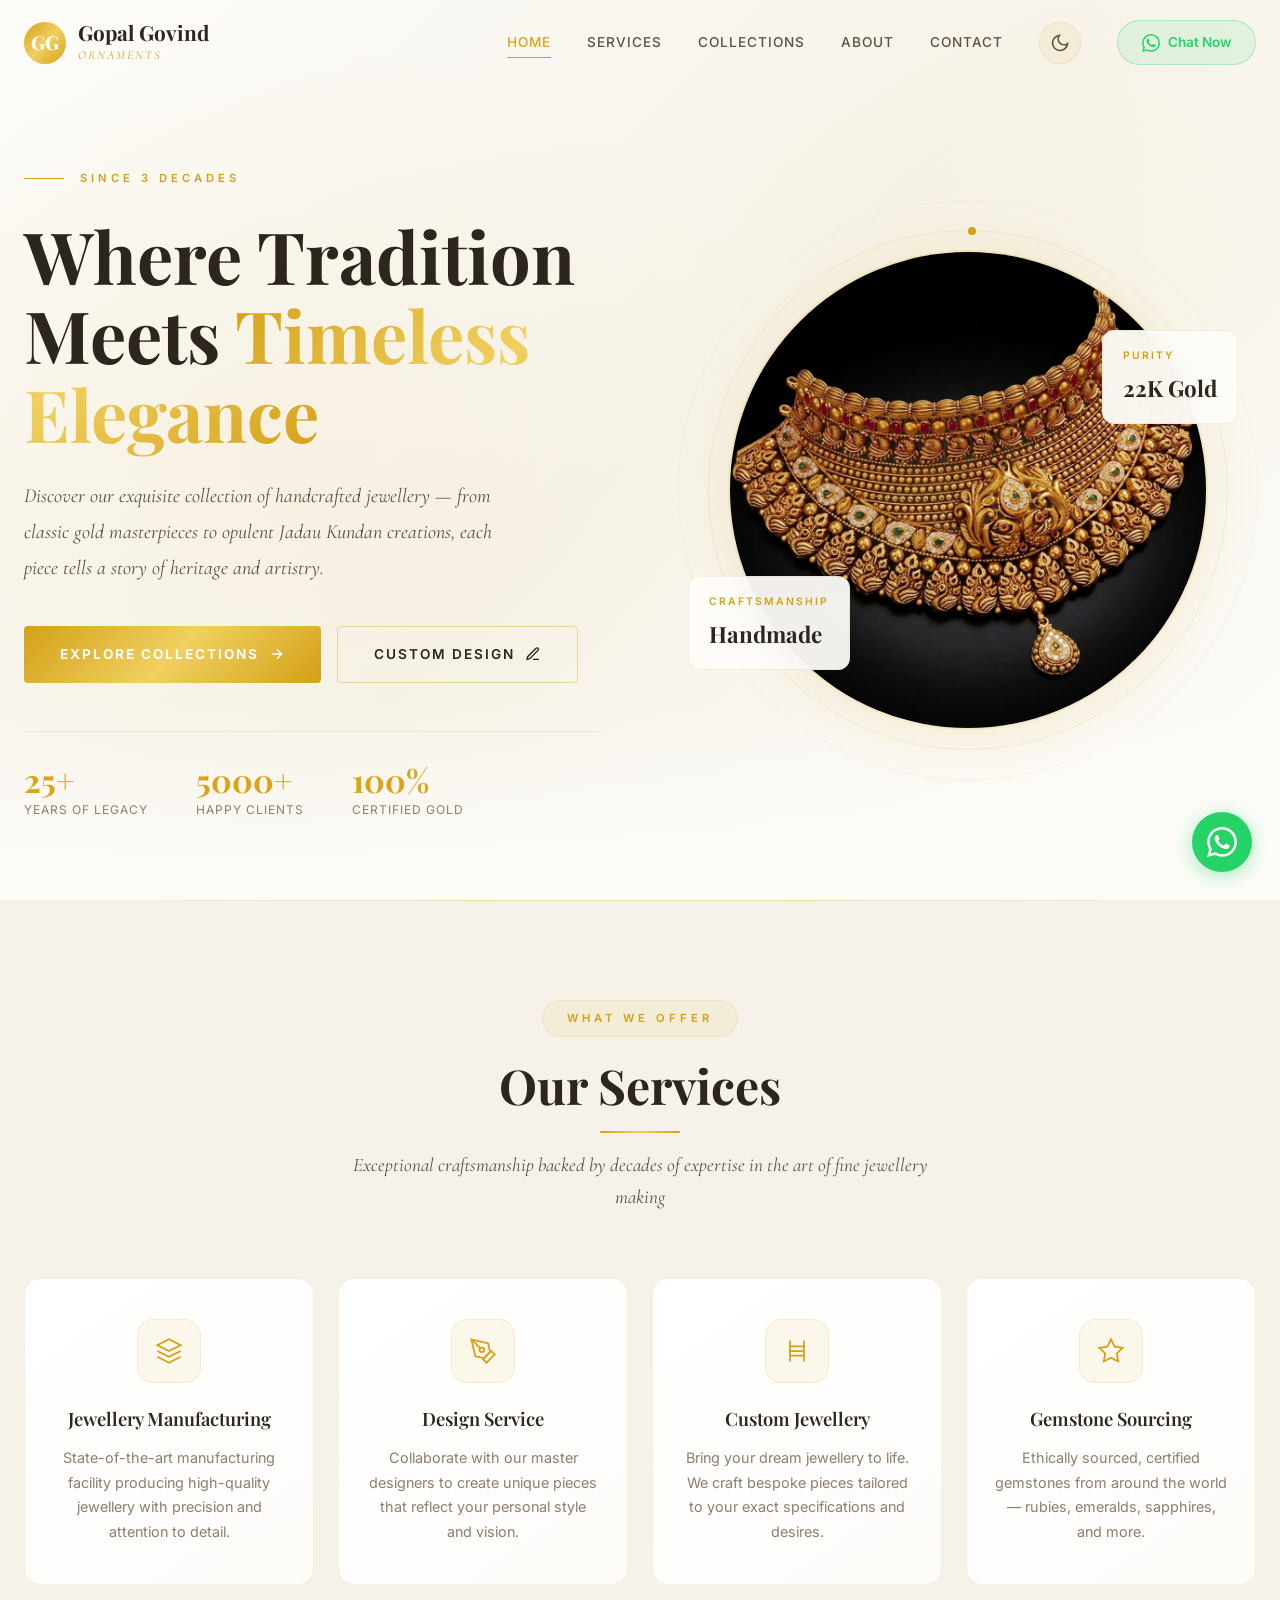
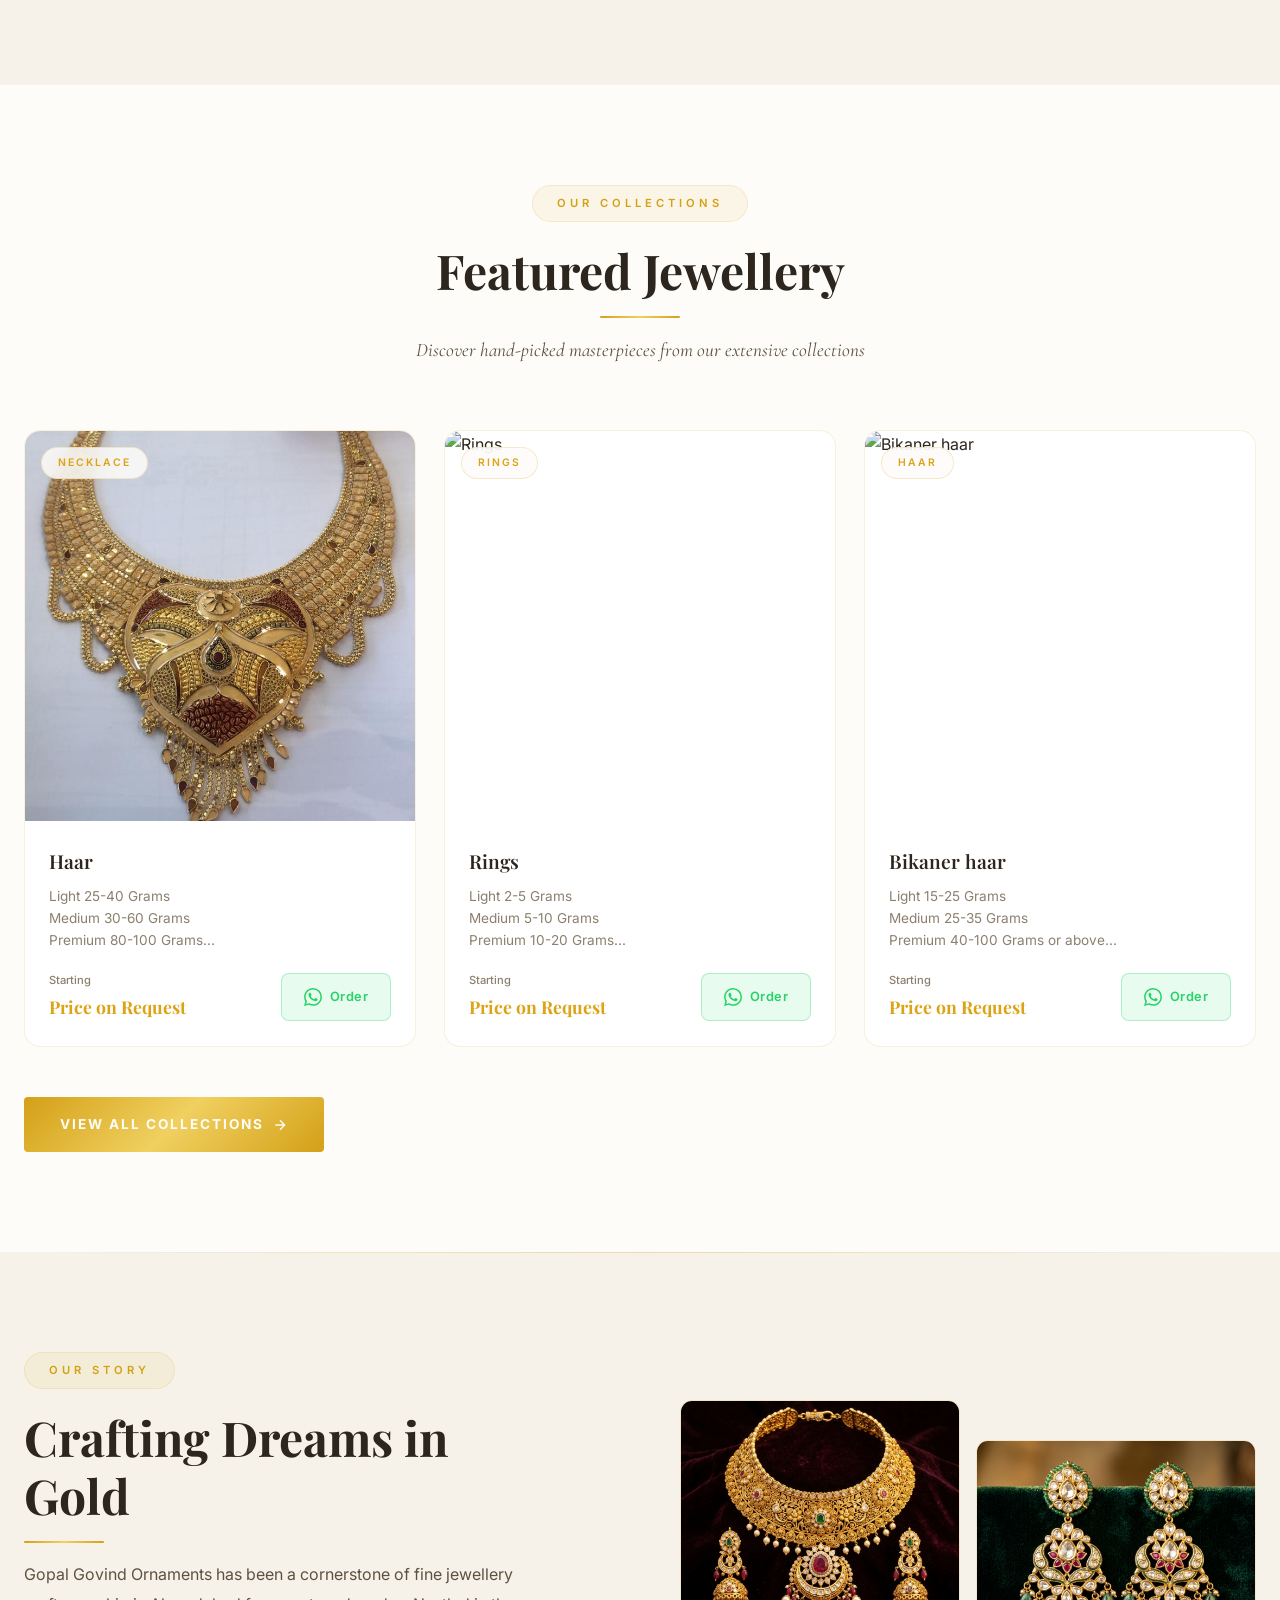
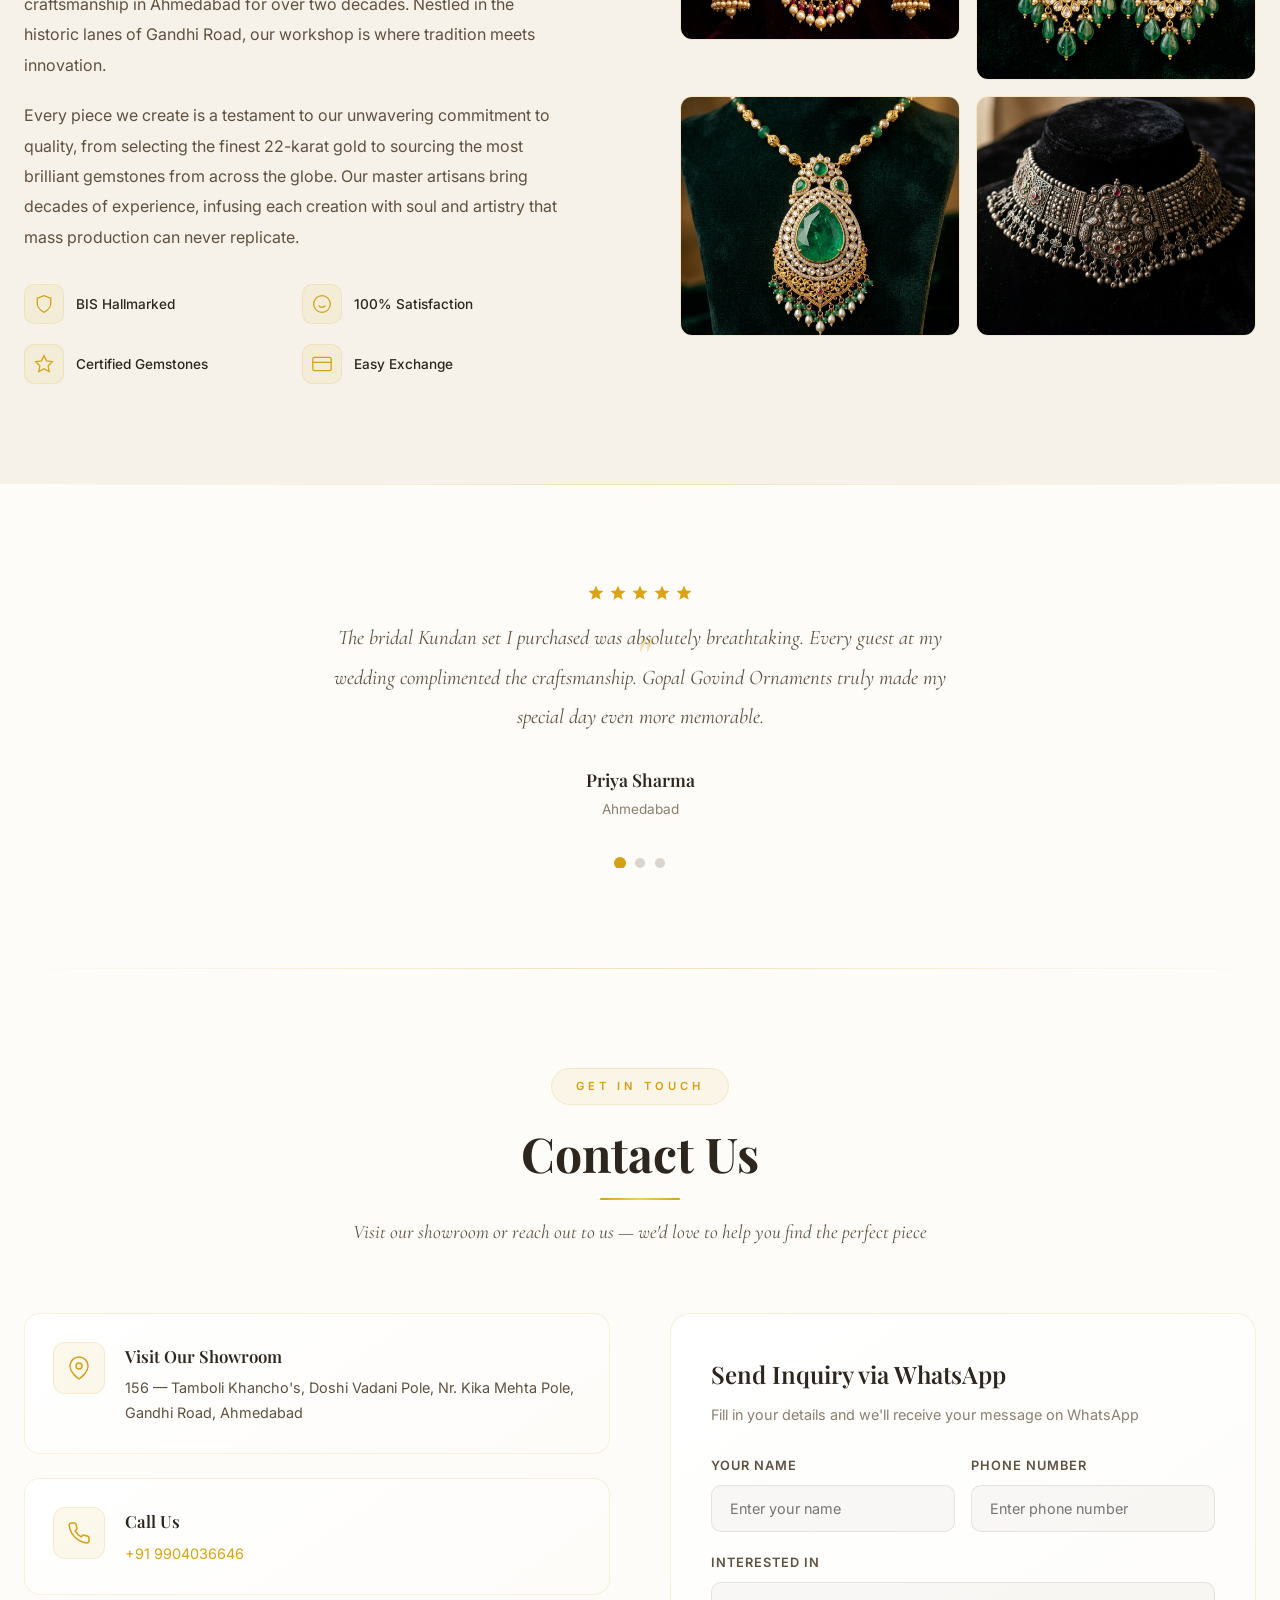
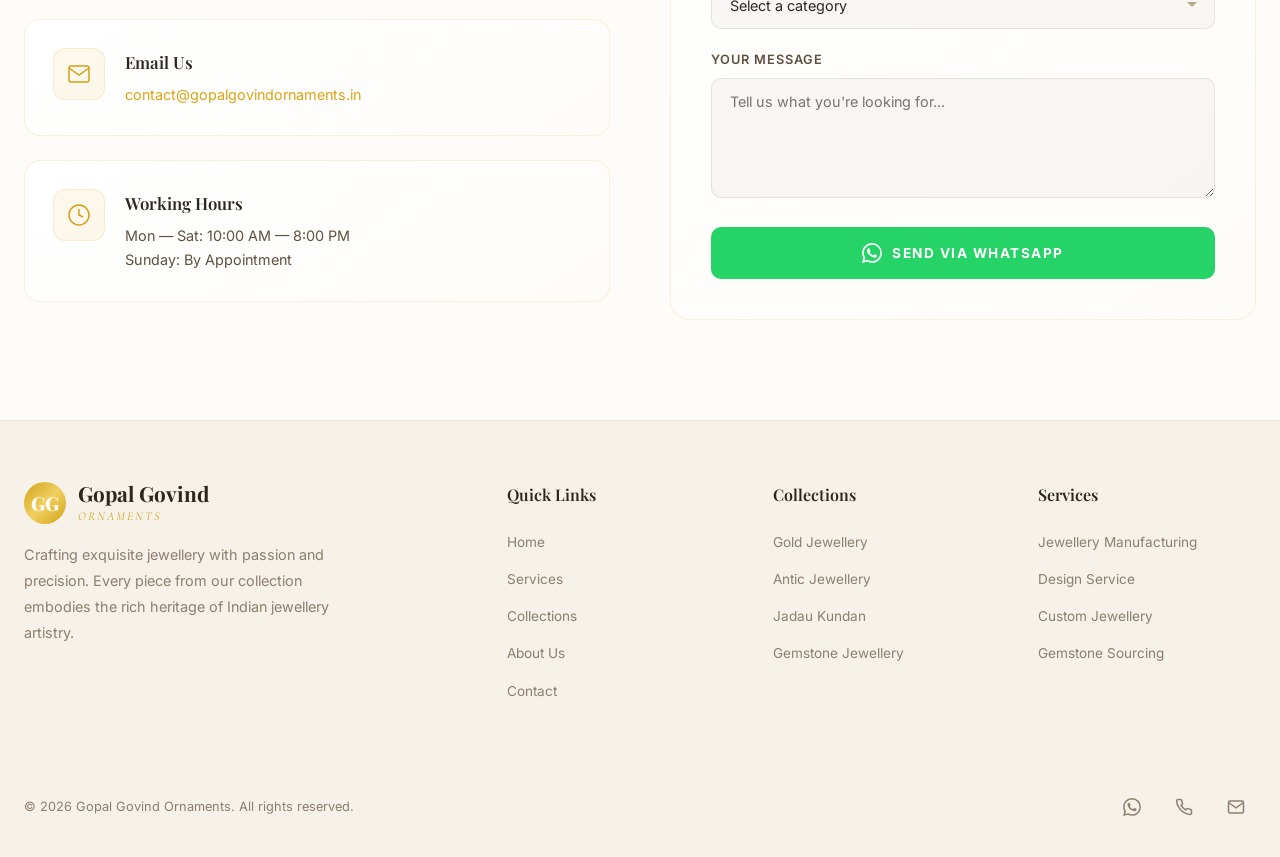
==== index.html @ ad26abb6 "initial commit" ====
<!DOCTYPE html>
<html lang="en">

<head>
    <meta charset="UTF-8">
    <meta name="viewport" content="width=device-width, initial-scale=1.0">
    <title>Gopal Govind Ornaments — Premium Handcrafted Jewellery, Ahmedabad</title>
    <meta name="description"
        content="Gopal Govind Ornaments offers exquisite handcrafted Gold Jewellery, Antic Jewellery, Jadau Kundan, and Gemstone Jewellery. Custom design services & gemstone sourcing in Ahmedabad.">
    <meta name="keywords"
        content="jewellery, gold jewellery, kundan jewellery, antic jewellery, gemstone jewellery, Ahmedabad, custom jewellery, jadau">
    <link rel="stylesheet" href="styles.css">
    <link rel="icon" type="image/svg+xml"
        href="data:image/svg+xml,%3Csvg xmlns='http://www.w3.org/2000/svg' viewBox='0 0 100 100'%3E%3Ctext y='.9em' font-size='90'%3E💎%3C/text%3E%3C/svg%3E">
    <script>
        // Inline script to prevent theme flash (FOUC)
        (function () {
            const savedTheme = localStorage.getItem('theme');
            if (savedTheme === 'dark') {
                document.documentElement.classList.add('dark-theme');
            } else {
                document.documentElement.classList.remove('dark-theme');
            }
        })();
    </script>
</head>

<body>
    <!-- Page Loader -->
    <div class="page-loader" id="page-loader">
        <div class="loader-logo">Gopal Govind <span>Ornaments</span></div>
        <div class="loader-bar">
            <div class="loader-progress"></div>
        </div>
    </div>

    <!-- Navigation -->
    <nav class="navbar" id="navbar">
        <div class="container">
            <a href="#" class="nav-logo">
                <div class="nav-logo-icon">GG</div>
                <div class="nav-logo-text">
                    <span class="nav-logo-name">Gopal Govind</span>
                    <span class="nav-logo-tagline">Ornaments</span>
                </div>
            </a>

            <div class="nav-links" id="nav-links">
                <a href="index.html" class="nav-link" onclick="closeMenu()">Home</a>
                <a href="index.html#services" class="nav-link" onclick="closeMenu()">Services</a>
                <a href="collections.html" class="nav-link" onclick="closeMenu()">Collections</a>
                <a href="about.html" class="nav-link" onclick="closeMenu()">About</a>
                <a href="contact.html" class="nav-link" onclick="closeMenu()">Contact</a>
                <button id="theme-toggle" class="theme-toggle-btn" aria-label="Toggle theme">
                    <!-- Sun Icon (for dark theme) -->
                    <svg class="sun-icon" viewBox="0 0 24 24" width="20" height="20" fill="none" stroke="currentColor"
                        stroke-width="2">
                        <circle cx="12" cy="12" r="5"></circle>
                        <line x1="12" y1="1" x2="12" y2="3"></line>
                        <line x1="12" y1="21" x2="12" y2="23"></line>
                        <line x1="4.22" y1="4.22" x2="5.64" y2="5.64"></line>
                        <line x1="18.36" y1="18.36" x2="19.78" y2="19.78"></line>
                        <line x1="1" y1="12" x2="3" y2="12"></line>
                        <line x1="21" y1="12" x2="23" y2="12"></line>
                        <line x1="4.22" y1="19.78" x2="5.64" y2="18.36"></line>
                        <line x1="18.36" y1="5.64" x2="19.78" y2="4.22"></line>
                    </svg>
                    <!-- Moon Icon (for light theme) -->
                    <svg class="moon-icon" viewBox="0 0 24 24" width="20" height="20" fill="none" stroke="currentColor"
                        stroke-width="2">
                        <path d="M21 12.79A9 9 0 1 1 11.21 3 7 7 0 0 0 21 12.79z"></path>
                    </svg>
                </button>
                <a href="https://wa.me/917202951855?text=Hello%20Gopal%20Govind%20Ornaments!%20I'm%20interested%20in%20your%20jewellery%20collection."
                    class="nav-whatsapp" target="_blank" rel="noopener">
                    <svg viewBox="0 0 24 24" fill="currentColor">
                        <path
                            d="M17.472 14.382c-.297-.149-1.758-.867-2.03-.967-.273-.099-.471-.148-.67.15-.197.297-.767.966-.94 1.164-.173.199-.347.223-.644.075-.297-.15-1.255-.463-2.39-1.475-.883-.788-1.48-1.761-1.653-2.059-.173-.297-.018-.458.13-.606.134-.133.298-.347.446-.52.149-.174.198-.298.298-.497.099-.198.05-.371-.025-.52-.075-.149-.669-1.612-.916-2.207-.242-.579-.487-.5-.669-.51-.173-.008-.371-.01-.57-.01-.198 0-.52.074-.792.372-.272.297-1.04 1.016-1.04 2.479 0 1.462 1.065 2.875 1.213 3.074.149.198 2.096 3.2 5.077 4.487.709.306 1.262.489 1.694.625.712.227 1.36.195 1.871.118.571-.085 1.758-.719 2.006-1.413.248-.694.248-1.289.173-1.413-.074-.124-.272-.198-.57-.347m-5.421 7.403h-.004a9.87 9.87 0 01-5.031-1.378l-.361-.214-3.741.982.998-3.648-.235-.374a9.86 9.86 0 01-1.51-5.26c.001-5.45 4.436-9.884 9.888-9.884 2.64 0 5.122 1.03 6.988 2.898a9.825 9.825 0 012.893 6.994c-.003 5.45-4.437 9.884-9.885 9.884m8.413-18.297A11.815 11.815 0 0012.05 0C5.495 0 .16 5.335.157 11.892c0 2.096.547 4.142 1.588 5.945L.057 24l6.305-1.654a11.882 11.882 0 005.683 1.448h.005c6.554 0 11.89-5.335 11.893-11.893a11.821 11.821 0 00-3.48-8.413z" />
                    </svg>
                    Chat Now
                </a>
            </div>

            <button class="hamburger" id="hamburger" onclick="toggleMenu()" aria-label="Toggle navigation menu">
                <span></span>
                <span></span>
                <span></span>
            </button>
        </div>
    </nav>

    <!-- Hero Section -->
    <section class="hero" id="home">
        <div class="container">
            <div class="hero-content">
                <div class="hero-badge">
                    <span></span> Since 3 Decades
                </div>
                <h1 class="hero-title">
                    Where Tradition Meets <span>Timeless Elegance</span>
                </h1>
                <p class="hero-description">
                    Discover our exquisite collection of handcrafted jewellery — from classic gold masterpieces to
                    opulent
                    Jadau Kundan creations, each piece tells a story of heritage and artistry.
                </p>
                <div class="hero-buttons">
                    <a href="#products" class="btn-primary">
                        Explore Collections
                        <svg width="16" height="16" viewBox="0 0 24 24" fill="none" stroke="currentColor"
                            stroke-width="2">
                            <path d="M5 12h14M12 5l7 7-7 7" />
                        </svg>
                    </a>
                    <a href="https://wa.me/917202951855?text=Hello%20Gopal%20Govind%20Ornaments!%20I'd%20like%20to%20inquire%20about%20custom%20jewellery%20design."
                        class="btn-secondary" target="_blank" rel="noopener">
                        Custom Design
                        <svg width="16" height="16" viewBox="0 0 24 24" fill="none" stroke="currentColor"
                            stroke-width="2">
                            <path d="M12 20h9M16.5 3.5a2.121 2.121 0 013 3L7 19l-4 1 1-4L16.5 3.5z" />
                        </svg>
                    </a>
                </div>
                <div class="hero-stats">
                    <div class="hero-stat">
                        <div class="hero-stat-number">25+</div>
                        <div class="hero-stat-label">Years of Legacy</div>
                    </div>
                    <div class="hero-stat">
                        <div class="hero-stat-number">5000+</div>
                        <div class="hero-stat-label">Happy Clients</div>
                    </div>
                    <div class="hero-stat">
                        <div class="hero-stat-number">100%</div>
                        <div class="hero-stat-label">Certified Gold</div>
                    </div>
                </div>
            </div>

            <div class="hero-image-wrapper">
                <div class="hero-image-container">
                    <div class="hero-image-ring"></div>
                    <div class="hero-image-ring-2"></div>
                    <img src="images/gold_antique_nacklace.png"
                        alt="Exquisite Jadau Kundan Necklace Set by Gopal Govind Ornaments" class="hero-main-image">
                    <div class="hero-floating-card card-1">
                        <div class="floating-label">Craftsmanship</div>
                        <div class="floating-value">Handmade</div>
                    </div>
                    <div class="hero-floating-card card-2">
                        <div class="floating-label">Purity</div>
                        <div class="floating-value">22K Gold</div>
                    </div>
                </div>
            </div>
        </div>
    </section>

    <!-- Services Section -->
    <section class="services" id="services">
        <div class="container">
            <div class="section-header animate-on-scroll">
                <div class="section-badge">What We Offer</div>
                <h2 class="section-title">Our Services</h2>
                <div class="gold-line"></div>
                <p class="section-subtitle">Exceptional craftsmanship backed by decades of expertise in the art of fine
                    jewellery making</p>
            </div>

            <div class="services-grid">
                <div class="service-card animate-on-scroll">
                    <div class="service-icon">
                        <svg viewBox="0 0 24 24">
                            <path d="M12 2L2 7l10 5 10-5-10-5zM2 17l10 5 10-5M2 12l10 5 10-5" />
                        </svg>
                    </div>
                    <h3 class="service-title">Jewellery Manufacturing</h3>
                    <p class="service-description">State-of-the-art manufacturing facility producing high-quality
                        jewellery with precision and attention to detail.</p>
                </div>

                <div class="service-card animate-on-scroll">
                    <div class="service-icon">
                        <svg viewBox="0 0 24 24">
                            <path d="M12 19l7-7 3 3-7 7-3-3z" />
                            <path d="M18 13l-1.5-7.5L2 2l3.5 14.5L13 18l5-5z" />
                            <path d="M2 2l7.586 7.586" />
                            <circle cx="11" cy="11" r="2" />
                        </svg>
                    </div>
                    <h3 class="service-title">Design Service</h3>
                    <p class="service-description">Collaborate with our master designers to create unique pieces that
                        reflect your personal style and vision.</p>
                </div>

                <div class="service-card animate-on-scroll">
                    <div class="service-icon">
                        <svg viewBox="0 0 24 24">
                            <path d="M6 3v18" />
                            <path d="M18 3v18" />
                            <path d="M6 8h12" />
                            <path d="M6 16h12" />
                            <path d="M6 12h12" />
                        </svg>
                    </div>
                    <h3 class="service-title">Custom Jewellery</h3>
                    <p class="service-description">Bring your dream jewellery to life. We craft bespoke pieces tailored
                        to
                        your exact specifications and desires.</p>
                </div>

                <div class="service-card animate-on-scroll">
                    <div class="service-icon">
                        <svg viewBox="0 0 24 24">
                            <polygon
                                points="12 2 15.09 8.26 22 9.27 17 14.14 18.18 21.02 12 17.77 5.82 21.02 7 14.14 2 9.27 8.91 8.26 12 2" />
                        </svg>
                    </div>
                    <h3 class="service-title">Gemstone Sourcing</h3>
                    <p class="service-description">Ethically sourced, certified gemstones from around the world —
                        rubies, emeralds, sapphires, and more.</p>
                </div>
            </div>
        </div>
    </section>

    <!-- Products Section -->
    <section class="products" id="products">
        <div class="container">
            <div class="section-header animate-on-scroll">
                <div class="section-badge">Our Collections</div>
                <h2 class="section-title">Featured Jewellery</h2>
                <div class="gold-line"></div>
                <p class="section-subtitle">Discover hand-picked masterpieces from our extensive collections</p>
            </div>

            <div class="products-grid" id="featured-products-grid">
                <!-- Featured products will be dynamically inserted by home.js -->
            </div>

            <div class="text-center animate-on-scroll" style="margin-top: 50px;">
                <a href="collections.html" class="btn-primary"
                    style="display: inline-flex; align-items: center; gap: 8px;">
                    View All Collections
                    <svg width="16" height="16" viewBox="0 0 24 24" fill="none" stroke="currentColor" stroke-width="2">
                        <path d="M5 12h14M12 5l7 7-7 7" />
                    </svg>
                </a>
            </div>
        </div>
    </section>

    <!-- About Section -->
    <section class="about" id="about">
        <div class="container">
            <div class="about-grid">
                <div class="about-content animate-on-scroll">
                    <div class="section-badge">Our Story</div>
                    <h2 class="section-title" style="text-align:left;">Crafting Dreams in Gold</h2>
                    <div class="gold-line" style="margin:16px 0;"></div>
                    <p class="about-text">
                        Gopal Govind Ornaments has been a cornerstone of fine jewellery craftsmanship in Ahmedabad for
                        over two decades. Nestled in the historic lanes of Gandhi Road, our workshop is where tradition
                        meets innovation.
                    </p>
                    <p class="about-text">
                        Every piece we create is a testament to our unwavering commitment to quality, from selecting the
                        finest 22-karat gold to sourcing the most brilliant gemstones from across the globe. Our master
                        artisans bring decades of experience, infusing each creation with soul and artistry that mass
                        production can never replicate.
                    </p>
                    <div class="about-features">
                        <div class="about-feature">
                            <div class="about-feature-icon">
                                <svg viewBox="0 0 24 24">
                                    <path d="M12 22s8-4 8-10V5l-8-3-8 3v7c0 6 8 10 8 10z" />
                                </svg>
                            </div>
                            <span class="about-feature-text">BIS Hallmarked</span>
                        </div>
                        <div class="about-feature">
                            <div class="about-feature-icon">
                                <svg viewBox="0 0 24 24">
                                    <circle cx="12" cy="12" r="10" />
                                    <path d="M8 14s1.5 2 4 2 4-2 4-2" />
                                    <line x1="9" y1="9" x2="9.01" y2="9" />
                                    <line x1="15" y1="9" x2="15.01" y2="9" />
                                </svg>
                            </div>
                            <span class="about-feature-text">100% Satisfaction</span>
                        </div>
                        <div class="about-feature">
                            <div class="about-feature-icon">
                                <svg viewBox="0 0 24 24">
                                    <polygon
                                        points="12 2 15.09 8.26 22 9.27 17 14.14 18.18 21.02 12 17.77 5.82 21.02 7 14.14 2 9.27 8.91 8.26 12 2" />
                                </svg>
                            </div>
                            <span class="about-feature-text">Certified Gemstones</span>
                        </div>
                        <div class="about-feature">
                            <div class="about-feature-icon">
                                <svg viewBox="0 0 24 24">
                                    <rect x="1" y="4" width="22" height="16" rx="2" ry="2" />
                                    <line x1="1" y1="10" x2="23" y2="10" />
                                </svg>
                            </div>
                            <span class="about-feature-text">Easy Exchange</span>
                        </div>
                    </div>
                </div>
                <div class="about-image-section animate-on-scroll">
                    <div class="about-image-grid">
                        <img src="images/gold_necklace.png" alt="Gold necklace craftsmanship at Gopal Govind Ornaments">
                        <img src="images/kundan_earrings.png" alt="Kundan earrings design by Gopal Govind Ornaments">
                        <img src="images/emerald_pendant.png"
                            alt="Emerald pendant from Gopal Govind Ornaments collection">
                        <img src="images/antic_choker.png" alt="Antic choker necklace by Gopal Govind Ornaments">
                    </div>
                </div>
            </div>
        </div>
    </section>

    <!-- Testimonials Section -->
    <section class="testimonials" id="testimonials">
        <div class="testimonials-container animate-on-scroll">
            <div class="testimonial-track" id="testimonial-track">
                <!-- Testimonials will be dynamically inserted by home.js -->
            </div>
            <div class="testimonial-dots" id="testimonial-dots">
                <!-- Dots will be dynamically inserted by home.js -->
            </div>
        </div>
    </section>

    <!-- Contact Section -->
    <section class="contact" id="contact">
        <div class="container">
            <div class="section-header animate-on-scroll">
                <div class="section-badge">Get In Touch</div>
                <h2 class="section-title">Contact Us</h2>
                <div class="gold-line"></div>
                <p class="section-subtitle">Visit our showroom or reach out to us — we'd love to help you find the
                    perfect piece</p>
            </div>

            <div class="contact-grid">
                <div class="contact-info-cards animate-on-scroll">
                    <div class="contact-card">
                        <div class="contact-card-icon">
                            <svg viewBox="0 0 24 24">
                                <path d="M21 10c0 7-9 13-9 13s-9-6-9-13a9 9 0 0118 0z" />
                                <circle cx="12" cy="10" r="3" />
                            </svg>
                        </div>
                        <div>
                            <h3 class="contact-card-title">Visit Our Showroom</h3>
                            <p class="contact-card-text">156 — Tamboli Khancho's, Doshi Vadani Pole, Nr. Kika Mehta
                                Pole, Gandhi Road, Ahmedabad</p>
                        </div>
                    </div>

                    <div class="contact-card">
                        <div class="contact-card-icon">
                            <svg viewBox="0 0 24 24">
                                <path
                                    d="M22 16.92v3a2 2 0 01-2.18 2 19.79 19.79 0 01-8.63-3.07 19.5 19.5 0 01-6-6 19.79 19.79 0 01-3.07-8.67A2 2 0 014.11 2h3a2 2 0 012 1.72 12.84 12.84 0 00.7 2.81 2 2 0 01-.45 2.11L8.09 9.91a16 16 0 006 6l1.27-1.27a2 2 0 012.11-.45 12.84 12.84 0 002.81.7A2 2 0 0122 16.92z" />
                            </svg>
                        </div>
                        <div>
                            <h3 class="contact-card-title">Call Us</h3>
                            <p class="contact-card-text"><a href="tel:+919904036646">+91 9904036646</a></p>
                        </div>
                    </div>

                    <div class="contact-card">
                        <div class="contact-card-icon">
                            <svg viewBox="0 0 24 24">
                                <path d="M4 4h16c1.1 0 2 .9 2 2v12c0 1.1-.9 2-2 2H4c-1.1 0-2-.9-2-2V6c0-1.1.9-2 2-2z" />
                                <polyline points="22,6 12,13 2,6" />
                            </svg>
                        </div>
                        <div>
                            <h3 class="contact-card-title">Email Us</h3>
                            <p class="contact-card-text"><a
                                    href="mailto:contact@gopalgovindornaments.in">contact@gopalgovindornaments.in</a>
                            </p>
                        </div>
                    </div>

                    <div class="contact-card">
                        <div class="contact-card-icon">
                            <svg viewBox="0 0 24 24">
                                <circle cx="12" cy="12" r="10" />
                                <polyline points="12 6 12 12 16 14" />
                            </svg>
                        </div>
                        <div>
                            <h3 class="contact-card-title">Working Hours</h3>
                            <p class="contact-card-text">Mon — Sat: 10:00 AM — 8:00 PM<br>Sunday: By Appointment</p>
                        </div>
                    </div>
                </div>

                <div class="contact-form-wrapper animate-on-scroll">
                    <h3 class="contact-form-title">Send Inquiry via WhatsApp</h3>
                    <p class="contact-form-subtitle">Fill in your details and we'll receive your message on WhatsApp</p>
                    <form id="contact-form" onsubmit="handleContactForm(event)">
                        <div class="form-row">
                            <div class="form-group">
                                <label for="contact-name">Your Name</label>
                                <input type="text" id="contact-name" placeholder="Enter your name" required>
                            </div>
                            <div class="form-group">
                                <label for="contact-phone">Phone Number</label>
                                <input type="tel" id="contact-phone" placeholder="Enter phone number" required>
                            </div>
                        </div>
                        <div class="form-group">
                            <label for="contact-interest">Interested In</label>
                            <select id="contact-interest" required>
                                <option value="">Select a category</option>
                                <option value="Gold Jewellery">Gold Jewellery</option>
                                <option value="Antic Jewellery">Antic Jewellery</option>
                                <option value="Jadau Kundan Jewellery">Jadau Kundan Jewellery</option>
                                <option value="Gemstone Jewellery">Gemstone Jewellery</option>
                                <option value="Custom Design">Custom Design</option>
                                <option value="Gemstone Sourcing">Gemstone Sourcing</option>
                                <option value="Other">Other</option>
                            </select>
                        </div>
                        <div class="form-group">
                            <label for="contact-message">Your Message</label>
                            <textarea id="contact-message" placeholder="Tell us what you're looking for..." rows="4"
                                required></textarea>
                        </div>
                        <button type="submit" class="btn-submit-whatsapp">
                            <svg viewBox="0 0 24 24" fill="currentColor">
                                <path
                                    d="M17.472 14.382c-.297-.149-1.758-.867-2.03-.967-.273-.099-.471-.148-.67.15-.197.297-.767.966-.94 1.164-.173.199-.347.223-.644.075-.297-.15-1.255-.463-2.39-1.475-.883-.788-1.48-1.761-1.653-2.059-.173-.297-.018-.458.13-.606.134-.133.298-.347.446-.52.149-.174.198-.298.298-.497.099-.198.05-.371-.025-.52-.075-.149-.669-1.612-.916-2.207-.242-.579-.487-.5-.669-.51-.173-.008-.371-.01-.57-.01-.198 0-.52.074-.792.372-.272.297-1.04 1.016-1.04 2.479 0 1.462 1.065 2.875 1.213 3.074.149.198 2.096 3.2 5.077 4.487.709.306 1.262.489 1.694.625.712.227 1.36.195 1.871.118.571-.085 1.758-.719 2.006-1.413.248-.694.248-1.289.173-1.413-.074-.124-.272-.198-.57-.347m-5.421 7.403h-.004a9.87 9.87 0 01-5.031-1.378l-.361-.214-3.741.982.998-3.648-.235-.374a9.86 9.86 0 01-1.51-5.26c.001-5.45 4.436-9.884 9.888-9.884 2.64 0 5.122 1.03 6.988 2.898a9.825 9.825 0 012.893 6.994c-.003 5.45-4.437 9.884-9.885 9.884m8.413-18.297A11.815 11.815 0 0012.05 0C5.495 0 .16 5.335.157 11.892c0 2.096.547 4.142 1.588 5.945L.057 24l6.305-1.654a11.882 11.882 0 005.683 1.448h.005c6.554 0 11.89-5.335 11.893-11.893a11.821 11.821 0 00-3.48-8.413z" />
                            </svg>
                            Send via WhatsApp
                        </button>
                    </form>
                </div>
            </div>
        </div>
    </section>

    <!-- Footer -->
    <footer class="footer">
        <div class="container">
            <div class="footer-grid">
                <div>
                    <a href="#" class="nav-logo">
                        <div class="nav-logo-icon">GG</div>
                        <div class="nav-logo-text">
                            <span class="nav-logo-name">Gopal Govind</span>
                            <span class="nav-logo-tagline">Ornaments</span>
                        </div>
                    </a>
                    <p class="footer-brand-description">
                        Crafting exquisite jewellery with passion and precision. Every piece from our collection
                        embodies
                        the rich heritage of Indian jewellery artistry.
                    </p>
                </div>
                <div>
                    <h4 class="footer-heading">Quick Links</h4>
                    <ul class="footer-links">
                        <li><a href="index.html">Home</a></li>
                        <li><a href="index.html#services">Services</a></li>
                        <li><a href="collections.html">Collections</a></li>
                        <li><a href="about.html">About Us</a></li>
                        <li><a href="contact.html">Contact</a></li>
                    </ul>
                </div>
                <div>
                    <h4 class="footer-heading">Collections</h4>
                    <ul class="footer-links">
                        <li><a href="collections.html?category=gold">Gold Jewellery</a></li>
                        <li><a href="collections.html?category=antic">Antic Jewellery</a></li>
                        <li><a href="collections.html?category=kundan">Jadau Kundan</a></li>
                        <li><a href="collections.html?category=gemstone">Gemstone Jewellery</a></li>
                    </ul>
                </div>
                <div>
                    <h4 class="footer-heading">Services</h4>
                    <ul class="footer-links">
                        <li><a href="index.html#services">Jewellery Manufacturing</a></li>
                        <li><a href="index.html#services">Design Service</a></li>
                        <li><a href="index.html#services">Custom Jewellery</a></li>
                        <li><a href="index.html#services">Gemstone Sourcing</a></li>
                    </ul>
                </div>
            </div>
            <div class="footer-bottom">
                <p class="footer-copyright">&copy; 2026 Gopal Govind Ornaments. All rights reserved.</p>
                <div class="footer-social">
                    <a href="https://wa.me/919904036646" target="_blank" rel="noopener" aria-label="WhatsApp">
                        <svg viewBox="0 0 24 24" fill="currentColor">
                            <path
                                d="M17.472 14.382c-.297-.149-1.758-.867-2.03-.967-.273-.099-.471-.148-.67.15-.197.297-.767.966-.94 1.164-.173.199-.347.223-.644.075-.297-.15-1.255-.463-2.39-1.475-.883-.788-1.48-1.761-1.653-2.059-.173-.297-.018-.458.13-.606.134-.133.298-.347.446-.52.149-.174.198-.298.298-.497.099-.198.05-.371-.025-.52-.075-.149-.669-1.612-.916-2.207-.242-.579-.487-.5-.669-.51-.173-.008-.371-.01-.57-.01-.198 0-.52.074-.792.372-.272.297-1.04 1.016-1.04 2.479 0 1.462 1.065 2.875 1.213 3.074.149.198 2.096 3.2 5.077 4.487.709.306 1.262.489 1.694.625.712.227 1.36.195 1.871.118.571-.085 1.758-.719 2.006-1.413.248-.694.248-1.289.173-1.413-.074-.124-.272-.198-.57-.347m-5.421 7.403h-.004a9.87 9.87 0 01-5.031-1.378l-.361-.214-3.741.982.998-3.648-.235-.374a9.86 9.86 0 01-1.51-5.26c.001-5.45 4.436-9.884 9.888-9.884 2.64 0 5.122 1.03 6.988 2.898a9.825 9.825 0 012.893 6.994c-.003 5.45-4.437 9.884-9.885 9.884m8.413-18.297A11.815 11.815 0 0012.05 0C5.495 0 .16 5.335.157 11.892c0 2.096.547 4.142 1.588 5.945L.057 24l6.305-1.654a11.882 11.882 0 005.683 1.448h.005c6.554 0 11.89-5.335 11.893-11.893a11.821 11.821 0 00-3.48-8.413z" />
                        </svg>
                    </a>
                    <a href="tel:+919904036646" aria-label="Phone">
                        <svg viewBox="0 0 24 24" fill="none" stroke="currentColor" stroke-width="2">
                            <path
                                d="M22 16.92v3a2 2 0 01-2.18 2 19.79 19.79 0 01-8.63-3.07 19.5 19.5 0 01-6-6 19.79 19.79 0 01-3.07-8.67A2 2 0 014.11 2h3a2 2 0 012 1.72 12.84 12.84 0 00.7 2.81 2 2 0 01-.45 2.11L8.09 9.91a16 16 0 006 6l1.27-1.27a2 2 0 012.11-.45 12.84 12.84 0 002.81.7A2 2 0 0122 16.92z" />
                        </svg>
                    </a>
                    <a href="mailto:contact@gopalgovindornaments.in" aria-label="Email">
                        <svg viewBox="0 0 24 24" fill="none" stroke="currentColor" stroke-width="2">
                            <path d="M4 4h16c1.1 0 2 .9 2 2v12c0 1.1-.9 2-2 2H4c-1.1 0-2-.9-2-2V6c0-1.1.9-2 2-2z" />
                            <polyline points="22,6 12,13 2,6" />
                        </svg>
                    </a>
                </div>
            </div>
        </div>
    </footer>

    <!-- Floating WhatsApp Button -->
    <a href="https://wa.me/919904036646?text=Hello%20Gopal%20Govind%20Ornaments!%20I'm%20interested%20in%20your%20jewellery%20collection."
        class="whatsapp-float" target="_blank" rel="noopener" aria-label="Chat on WhatsApp" id="whatsapp-float">
        <svg viewBox="0 0 24 24">
            <path
                d="M17.472 14.382c-.297-.149-1.758-.867-2.03-.967-.273-.099-.471-.148-.67.15-.197.297-.767.966-.94 1.164-.173.199-.347.223-.644.075-.297-.15-1.255-.463-2.39-1.475-.883-.788-1.48-1.761-1.653-2.059-.173-.297-.018-.458.13-.606.134-.133.298-.347.446-.52.149-.174.198-.298.298-.497.099-.198.05-.371-.025-.52-.075-.149-.669-1.612-.916-2.207-.242-.579-.487-.5-.669-.51-.173-.008-.371-.01-.57-.01-.198 0-.52.074-.792.372-.272.297-1.04 1.016-1.04 2.479 0 1.462 1.065 2.875 1.213 3.074.149.198 2.096 3.2 5.077 4.487.709.306 1.262.489 1.694.625.712.227 1.36.195 1.871.118.571-.085 1.758-.719 2.006-1.413.248-.694.248-1.289.173-1.413-.074-.124-.272-.198-.57-.347m-5.421 7.403h-.004a9.87 9.87 0 01-5.031-1.378l-.361-.214-3.741.982.998-3.648-.235-.374a9.86 9.86 0 01-1.51-5.26c.001-5.45 4.436-9.884 9.888-9.884 2.64 0 5.122 1.03 6.988 2.898a9.825 9.825 0 012.893 6.994c-.003 5.45-4.437 9.884-9.885 9.884m8.413-18.297A11.815 11.815 0 0012.05 0C5.495 0 .16 5.335.157 11.892c0 2.096.547 4.142 1.588 5.945L.057 24l6.305-1.654a11.882 11.882 0 005.683 1.448h.005c6.554 0 11.89-5.335 11.893-11.893a11.821 11.821 0 00-3.48-8.413z" />
        </svg>
    </a>

    <!-- Back to Top -->
    <button class="back-to-top" id="back-to-top" onclick="scrollToTop()" aria-label="Back to top">
        <svg width="20" height="20" viewBox="0 0 24 24" fill="none" stroke="currentColor" stroke-width="2">
            <path d="M18 15l-6-6-6 6" />
        </svg>
    </button>

    <!-- Product Modal -->
    <div class="modal-overlay" id="product-modal">
        <div class="modal">
            <button class="modal-close" id="modal-close" onclick="closeModal()"
                aria-label="Close modal">&times;</button>
            <div class="modal-image">
                <img id="modal-image" src="" alt="">
            </div>
            <div class="modal-content">
                <div class="modal-category" id="modal-category"></div>
                <h2 class="modal-title" id="modal-title"></h2>
                <p class="modal-description" id="modal-description"></p>
                <div class="modal-details">
                    <div class="modal-detail-row">
                        <span class="modal-detail-label">Category</span>
                        <span class="modal-detail-value" id="modal-detail-category"></span>
                    </div>
                    <div class="modal-detail-row">
                        <span class="modal-detail-label">Material</span>
                        <span class="modal-detail-value" id="modal-detail-material"></span>
                    </div>
                    <div class="modal-detail-row">
                        <span class="modal-detail-label">Craftsmanship</span>
                        <span class="modal-detail-value" id="modal-detail-craft"></span>
                    </div>
                </div>
                <div class="modal-price" id="modal-price"></div>
                <a id="modal-whatsapp-btn" class="modal-whatsapp-btn" href="#" target="_blank" rel="noopener">
                    <svg viewBox="0 0 24 24" fill="currentColor">
                        <path
                            d="M17.472 14.382c-.297-.149-1.758-.867-2.03-.967-.273-.099-.471-.148-.67.15-.197.297-.767.966-.94 1.164-.173.199-.347.223-.644.075-.297-.15-1.255-.463-2.39-1.475-.883-.788-1.48-1.761-1.653-2.059-.173-.297-.018-.458.13-.606.134-.133.298-.347.446-.52.149-.174.198-.298.298-.497.099-.198.05-.371-.025-.52-.075-.149-.669-1.612-.916-2.207-.242-.579-.487-.5-.669-.51-.173-.008-.371-.01-.57-.01-.198 0-.52.074-.792.372-.272.297-1.04 1.016-1.04 2.479 0 1.462 1.065 2.875 1.213 3.074.149.198 2.096 3.2 5.077 4.487.709.306 1.262.489 1.694.625.712.227 1.36.195 1.871.118.571-.085 1.758-.719 2.006-1.413.248-.694.248-1.289.173-1.413-.074-.124-.272-.198-.57-.347m-5.421 7.403h-.004a9.87 9.87 0 01-5.031-1.378l-.361-.214-3.741.982.998-3.648-.235-.374a9.86 9.86 0 01-1.51-5.26c.001-5.45 4.436-9.884 9.888-9.884 2.64 0 5.122 1.03 6.988 2.898a9.825 9.825 0 012.893 6.994c-.003 5.45-4.437 9.884-9.885 9.884m8.413-18.297A11.815 11.815 0 0012.05 0C5.495 0 .16 5.335.157 11.892c0 2.096.547 4.142 1.588 5.945L.057 24l6.305-1.654a11.882 11.882 0 005.683 1.448h.005c6.554 0 11.89-5.335 11.893-11.893a11.821 11.821 0 00-3.48-8.413z" />
                    </svg>
                    Order on WhatsApp
                </a>
            </div>
        </div>
    </div>

    <script src="data.js"></script>
    <script src="shared.js"></script>
    <script src="home.js"></script>
</body>

</html>
---- styles.css ----
/* ========================================
   GOPAL GOVIND ORNAMENTS — Design System
   Premium Luxury Jewellery E-commerce
   ======================================== */

@import url('https://fonts.googleapis.com/css2?family=Playfair+Display:ital,wght@0,400;0,500;0,600;0,700;0,800;1,400;1,500&family=Inter:wght@300;400;500;600;700&family=Cormorant+Garamond:ital,wght@0,400;0,500;0,600;0,700;1,400;1,500&display=swap');

/* ── CSS Custom Properties ── */
:root {
  /* Primary Gold Palette */
  --gold-50: #fefce8;
  --gold-100: #fef9c3;
  --gold-200: #fef08a;
  --gold-300: #fde047;
  --gold-400: #dca315; /* Darker gold for better contrast on light backgrounds */
  --gold-500: #d4a017;
  --gold-600: #b8860b;
  --gold-700: #96700a;
  --gold-800: #7a5c0e;
  --gold-900: #5c4409;

  /* Background Palette (Light Theme Default) */
  --bg-primary: #fdfcf9;
  --bg-secondary: #f6f2e9;
  --bg-tertiary: #ebe5d8;
  --bg-card: #ffffff;
  --bg-elevated: #ffffff;

  /* Text Colors */
  --text-primary: #2d261e;
  --text-secondary: #5e5140;
  --text-muted: #8c7f6e;
  --text-gold: #c79514;

  /* Accent Colors */
  --ruby: #9b1b30;
  --ruby-light: #c41e3a;
  --emerald: #1b6b3a;
  --emerald-light: #2d8b57;
  --sapphire: #1b3a6b;
  --sapphire-light: #2952a3;

  /* Gradients */
  --gradient-gold: linear-gradient(135deg, #d4a017, #f0d060, #d4a017);
  --gradient-gold-subtle: linear-gradient(135deg, rgba(212, 160, 23, 0.1), rgba(240, 208, 96, 0.03));
  --gradient-dark: linear-gradient(180deg, #fdfcf9 0%, #f6f2e9 50%, #fdfcf9 100%);
  --gradient-hero: linear-gradient(135deg, #fdfcf9 0%, #f7f3ea 50%, #fdfcf9 100%);
  --gradient-card: linear-gradient(145deg, #ffffff, #fdfcf9);

  /* Shadows */
  --shadow-sm: 0 2px 8px rgba(94, 81, 64, 0.08);
  --shadow-md: 0 4px 20px rgba(94, 81, 64, 0.12);
  --shadow-lg: 0 8px 40px rgba(94, 81, 64, 0.16);
  --shadow-gold: 0 4px 30px rgba(212, 160, 23, 0.1);
  --shadow-gold-lg: 0 8px 50px rgba(212, 160, 23, 0.15);

  /* Typography */
  --font-display: 'Playfair Display', serif;
  --font-body: 'Inter', sans-serif;
  --font-elegant: 'Cormorant Garamond', serif;

  /* Spacing */
  --section-padding: 100px 0;
  --container-width: 1280px;

  /* Borders */
  --border-gold: 1px solid rgba(212, 160, 23, 0.15);
  --border-gold-strong: 1px solid rgba(212, 160, 23, 0.35);

  /* Transitions */
  --transition-fast: 0.2s cubic-bezier(0.4, 0, 0.2, 1);
  --transition-smooth: 0.4s cubic-bezier(0.4, 0, 0.2, 1);
  --transition-slow: 0.6s cubic-bezier(0.4, 0, 0.2, 1);

  /* Semantic UI overlays & inputs */
  --overlay-bg: rgba(253, 252, 249, 0.95);
  --card-overlay-bg: rgba(253, 252, 249, 0.85);
  --border-subtle: 1px solid rgba(94, 81, 64, 0.1);
  --form-input-bg: rgba(94, 81, 64, 0.04);
  --form-input-border: 1px solid rgba(94, 81, 64, 0.12);
  --loader-bg: rgba(94, 81, 64, 0.1);
}

/* ── Dark Theme Override ── */
html.dark-theme {
  --gold-400: #facc15;
  
  /* Dark Background Palette */
  --bg-primary: #0a0a0a;
  --bg-secondary: #111111;
  --bg-tertiary: #1a1a1a;
  --bg-card: #141414;
  --bg-elevated: #1e1e1e;

  /* Text Colors */
  --text-primary: #f5f0e8;
  --text-secondary: #b8a88a;
  --text-muted: #8a7d6b;
  --text-gold: #d4a017;

  /* Gradients */
  --gradient-dark: linear-gradient(180deg, #0a0a0a 0%, #111111 50%, #0a0a0a 100%);
  --gradient-hero: linear-gradient(135deg, #0a0a0a 0%, #1a1510 50%, #0a0a0a 100%);
  --gradient-card: linear-gradient(145deg, rgba(30, 30, 30, 0.9), rgba(20, 20, 20, 0.95));

  /* Shadows */
  --shadow-sm: 0 2px 8px rgba(0, 0, 0, 0.3);
  --shadow-md: 0 4px 20px rgba(0, 0, 0, 0.4);
  --shadow-lg: 0 8px 40px rgba(0, 0, 0, 0.5);
  --shadow-gold: 0 4px 30px rgba(212, 160, 23, 0.15);
  --shadow-gold-lg: 0 8px 50px rgba(212, 160, 23, 0.25);

  /* Borders */
  --border-gold: 1px solid rgba(212, 160, 23, 0.2);
  --border-gold-strong: 1px solid rgba(212, 160, 23, 0.4);

  /* Semantic UI overlays & inputs */
  --overlay-bg: rgba(10, 10, 10, 0.95);
  --card-overlay-bg: rgba(10, 10, 10, 0.8);
  --border-subtle: 1px solid rgba(255, 255, 255, 0.05);
  --form-input-bg: rgba(255, 255, 255, 0.03);
  --form-input-border: 1px solid rgba(255, 255, 255, 0.08);
  --loader-bg: rgba(255, 255, 255, 0.05);
}


/* ── Reset & Base ── */
*,
*::before,
*::after {
  margin: 0;
  padding: 0;
  box-sizing: border-box;
}

html {
  scroll-behavior: smooth;
  font-size: 16px;
}

body {
  font-family: var(--font-body);
  background-color: var(--bg-primary);
  color: var(--text-primary);
  line-height: 1.7;
  overflow-x: hidden;
  -webkit-font-smoothing: antialiased;
  -moz-osx-font-smoothing: grayscale;
}

a {
  text-decoration: none;
  color: inherit;
}

ul, ol {
  list-style: none;
}

img {
  max-width: 100%;
  display: block;
}

button {
  border: none;
  outline: none;
  cursor: pointer;
  font-family: var(--font-body);
}

/* ── Container ── */
.container {
  max-width: var(--container-width);
  margin: 0 auto;
  padding: 0 24px;
}

/* ── Decorative Elements ── */
.gold-line {
  width: 80px;
  height: 2px;
  background: var(--gradient-gold);
  margin: 16px auto;
  border-radius: 2px;
}

.section-badge {
  display: inline-block;
  font-family: var(--font-body);
  font-size: 0.7rem;
  font-weight: 600;
  letter-spacing: 4px;
  text-transform: uppercase;
  color: var(--gold-500);
  background: rgba(212, 160, 23, 0.08);
  padding: 8px 24px;
  border-radius: 50px;
  border: 1px solid rgba(212, 160, 23, 0.15);
  margin-bottom: 20px;
}

.section-title {
  font-family: var(--font-display);
  font-size: 3rem;
  font-weight: 700;
  color: var(--text-primary);
  margin-bottom: 16px;
  line-height: 1.2;
}

.section-subtitle {
  font-family: var(--font-elegant);
  font-size: 1.2rem;
  color: var(--text-secondary);
  max-width: 600px;
  margin: 0 auto;
  font-style: italic;
}

.section-header {
  text-align: center;
  margin-bottom: 64px;
}

/* ── Scroll Animations ── */
.animate-on-scroll {
  opacity: 0;
  transform: translateY(40px);
  transition: opacity 0.8s ease, transform 0.8s ease;
}

.animate-on-scroll.visible {
  opacity: 1;
  transform: translateY(0);
}

/* =====================
   NAVIGATION
   ===================== */
.navbar {
  position: fixed;
  top: 0;
  left: 0;
  width: 100%;
  z-index: 1000;
  padding: 20px 0;
  transition: var(--transition-smooth);
}

.navbar.scrolled {
  padding: 12px 0;
  background: var(--overlay-bg);
  backdrop-filter: blur(20px);
  -webkit-backdrop-filter: blur(20px);
  border-bottom: var(--border-gold);
  box-shadow: var(--shadow-md);
}

.navbar .container {
  display: flex;
  justify-content: space-between;
  align-items: center;
}

.nav-logo {
  display: flex;
  align-items: center;
  gap: 12px;
}

.nav-logo-icon {
  width: 42px;
  height: 42px;
  background: var(--gradient-gold);
  border-radius: 50%;
  display: flex;
  align-items: center;
  justify-content: center;
  font-family: var(--font-display);
  font-size: 1.2rem;
  font-weight: 800;
  color: var(--bg-primary);
}

.nav-logo-text {
  display: flex;
  flex-direction: column;
}

.nav-logo-name {
  font-family: var(--font-display);
  font-size: 1.3rem;
  font-weight: 700;
  color: var(--text-primary);
  line-height: 1.2;
}

.nav-logo-tagline {
  font-family: var(--font-elegant);
  font-size: 0.75rem;
  color: var(--gold-500);
  letter-spacing: 2px;
  text-transform: uppercase;
  font-style: italic;
}

.nav-links {
  display: flex;
  gap: 36px;
  align-items: center;
}

.nav-link {
  font-size: 0.85rem;
  font-weight: 500;
  letter-spacing: 1px;
  text-transform: uppercase;
  color: var(--text-secondary);
  transition: var(--transition-fast);
  position: relative;
}

.nav-link::after {
  content: '';
  position: absolute;
  bottom: -4px;
  left: 0;
  width: 0;
  height: 1px;
  background: var(--gold-500);
  transition: var(--transition-smooth);
}

.nav-link:hover {
  color: var(--gold-400);
}

.nav-link:hover::after {
  width: 100%;
}

/* Theme Toggle Button */
.theme-toggle-btn {
  display: flex;
  align-items: center;
  justify-content: center;
  width: 42px;
  height: 42px;
  background: rgba(212, 160, 23, 0.08);
  border: var(--border-gold);
  border-radius: 50%;
  color: var(--text-secondary);
  transition: var(--transition-smooth);
  cursor: pointer;
}

.theme-toggle-btn:hover {
  background: rgba(212, 160, 23, 0.15);
  border-color: var(--gold-500);
  color: var(--gold-400);
  transform: scale(1.05) rotate(15deg);
  box-shadow: var(--shadow-gold);
}

.theme-toggle-btn svg {
  transition: transform 0.5s cubic-bezier(0.4, 0, 0.2, 1);
}

.theme-toggle-btn:active svg {
  transform: scale(0.85);
}

/* Toggle visibility of sun/moon icons based on theme */
html:not(.dark-theme) .sun-icon {
  display: none !important;
}

html:not(.dark-theme) .moon-icon {
  display: block !important;
}

html.dark-theme .sun-icon {
  display: block !important;
}

html.dark-theme .moon-icon {
  display: none !important;
}

@media (max-width: 768px) {
  .theme-toggle-btn {
    margin: 10px auto 0 auto;
  }
}

.nav-whatsapp {
  display: flex;
  align-items: center;
  gap: 8px;
  padding: 10px 24px;
  background: rgba(37, 211, 102, 0.1);
  border: 1px solid rgba(37, 211, 102, 0.3);
  border-radius: 50px;
  color: #25d366;
  font-size: 0.85rem;
  font-weight: 600;
  transition: var(--transition-smooth);
}

.nav-whatsapp:hover {
  background: rgba(37, 211, 102, 0.2);
  border-color: rgba(37, 211, 102, 0.5);
  box-shadow: 0 4px 20px rgba(37, 211, 102, 0.15);
}

.nav-whatsapp svg {
  width: 18px;
  height: 18px;
}

/* Hamburger */
.hamburger {
  display: none;
  flex-direction: column;
  gap: 5px;
  background: transparent;
  padding: 8px;
  cursor: pointer;
}

.hamburger span {
  width: 28px;
  height: 2px;
  background: var(--text-primary);
  transition: var(--transition-fast);
  border-radius: 2px;
}

.hamburger.active span:nth-child(1) {
  transform: rotate(45deg) translate(5px, 5px);
}

.hamburger.active span:nth-child(2) {
  opacity: 0;
}

.hamburger.active span:nth-child(3) {
  transform: rotate(-45deg) translate(5px, -5px);
}

/* =====================
   HERO SECTION
   ===================== */
.hero {
  min-height: 100vh;
  display: flex;
  align-items: center;
  position: relative;
  background: var(--gradient-hero);
  overflow: hidden;
}

.hero::before {
  content: '';
  position: absolute;
  top: 0;
  left: 0;
  width: 100%;
  height: 100%;
  background: 
    radial-gradient(ellipse 800px 600px at 20% 50%, rgba(212, 160, 23, 0.06) 0%, transparent 70%),
    radial-gradient(ellipse 600px 400px at 80% 30%, rgba(212, 160, 23, 0.04) 0%, transparent 70%);
  pointer-events: none;
}

.hero::after {
  content: '';
  position: absolute;
  bottom: 0;
  left: 0;
  width: 100%;
  height: 200px;
  background: linear-gradient(to top, var(--bg-primary), transparent);
  pointer-events: none;
}

.hero .container {
  display: grid;
  grid-template-columns: 1fr 1fr;
  gap: 80px;
  align-items: center;
  position: relative;
  z-index: 1;
}

.hero-content {
  padding-top: 80px;
}

.hero-badge {
  display: inline-flex;
  align-items: center;
  gap: 8px;
  font-size: 0.7rem;
  font-weight: 600;
  letter-spacing: 4px;
  text-transform: uppercase;
  color: var(--gold-500);
  margin-bottom: 28px;
  animation: fadeInUp 1s ease 0.2s both;
}

.hero-badge::before {
  content: '';
  width: 40px;
  height: 1px;
  background: var(--gold-500);
}

.hero-title {
  font-family: var(--font-display);
  font-size: 4.5rem;
  font-weight: 700;
  line-height: 1.1;
  margin-bottom: 24px;
  animation: fadeInUp 1s ease 0.4s both;
}

.hero-title span {
  background: var(--gradient-gold);
  -webkit-background-clip: text;
  -webkit-text-fill-color: transparent;
  background-clip: text;
}

.hero-description {
  font-family: var(--font-elegant);
  font-size: 1.25rem;
  color: var(--text-secondary);
  line-height: 1.8;
  margin-bottom: 40px;
  max-width: 500px;
  font-style: italic;
  animation: fadeInUp 1s ease 0.6s both;
}

.hero-buttons {
  display: flex;
  gap: 16px;
  flex-wrap: wrap;
  animation: fadeInUp 1s ease 0.8s both;
}

.btn-primary {
  display: inline-flex;
  align-items: center;
  gap: 10px;
  padding: 16px 36px;
  background: var(--gradient-gold);
  color: var(--bg-primary);
  font-weight: 700;
  font-size: 0.85rem;
  letter-spacing: 2px;
  text-transform: uppercase;
  border-radius: 4px;
  transition: var(--transition-smooth);
  position: relative;
  overflow: hidden;
}

.btn-primary::before {
  content: '';
  position: absolute;
  inset: 0;
  background: linear-gradient(135deg, rgba(255,255,255,0.3), transparent);
  opacity: 0;
  transition: var(--transition-smooth);
}

.btn-primary:hover {
  box-shadow: var(--shadow-gold-lg);
  transform: translateY(-2px);
}

.btn-primary:hover::before {
  opacity: 1;
}

.btn-secondary {
  display: inline-flex;
  align-items: center;
  gap: 10px;
  padding: 16px 36px;
  background: transparent;
  color: var(--text-primary);
  font-weight: 600;
  font-size: 0.85rem;
  letter-spacing: 2px;
  text-transform: uppercase;
  border: var(--border-gold-strong);
  border-radius: 4px;
  transition: var(--transition-smooth);
}

.btn-secondary:hover {
  background: rgba(212, 160, 23, 0.08);
  border-color: var(--gold-500);
  color: var(--gold-400);
  box-shadow: var(--shadow-gold);
}

/* Hero Image */
.hero-image-wrapper {
  position: relative;
  display: flex;
  justify-content: center;
  align-items: center;
  padding-top: 80px;
  animation: fadeIn 1.2s ease 0.5s both;
}

.hero-image-container {
  position: relative;
  width: 480px;
  height: 480px;
}

.hero-image-ring {
  position: absolute;
  inset: -20px;
  border: 1px solid rgba(212, 160, 23, 0.15);
  border-radius: 50%;
  animation: rotate 30s linear infinite;
}

.hero-image-ring::before {
  content: '';
  position: absolute;
  top: -4px;
  left: 50%;
  width: 8px;
  height: 8px;
  background: var(--gold-500);
  border-radius: 50%;
}

.hero-image-ring-2 {
  position: absolute;
  inset: -50px;
  border: 1px solid rgba(212, 160, 23, 0.08);
  border-radius: 50%;
  animation: rotate 45s linear infinite reverse;
}

.hero-main-image {
  width: 100%;
  height: 100%;
  border-radius: 50%;
  object-fit: cover;
  border: 2px solid rgba(212, 160, 23, 0.2);
  box-shadow: var(--shadow-gold-lg);
}

.hero-floating-card {
  position: absolute;
  background: var(--overlay-bg);
  backdrop-filter: blur(20px);
  border: var(--border-gold);
  border-radius: 12px;
  padding: 16px 20px;
  animation: float 4s ease-in-out infinite;
}

.hero-floating-card.card-1 {
  bottom: 60px;
  left: -40px;
  animation-delay: 0s;
}

.hero-floating-card.card-2 {
  top: 80px;
  right: -30px;
  animation-delay: 2s;
}

.floating-label {
  font-size: 0.65rem;
  font-weight: 600;
  letter-spacing: 2px;
  text-transform: uppercase;
  color: var(--gold-500);
  margin-bottom: 4px;
}

.floating-value {
  font-family: var(--font-display);
  font-size: 1.4rem;
  font-weight: 700;
  color: var(--text-primary);
}

/* Hero Stats */
.hero-stats {
  display: flex;
  gap: 48px;
  margin-top: 48px;
  padding-top: 32px;
  border-top: var(--border-gold);
  animation: fadeInUp 1s ease 1s both;
}

.hero-stat-number {
  font-family: var(--font-display);
  font-size: 2rem;
  font-weight: 700;
  color: var(--gold-400);
  line-height: 1;
}

.hero-stat-label {
  font-size: 0.75rem;
  color: var(--text-muted);
  letter-spacing: 1px;
  text-transform: uppercase;
  margin-top: 4px;
}

/* =====================
   SERVICES SECTION
   ===================== */
.services {
  padding: var(--section-padding);
  background: var(--bg-secondary);
  position: relative;
}

.services::before {
  content: '';
  position: absolute;
  top: 0;
  left: 0;
  width: 100%;
  height: 1px;
  background: linear-gradient(90deg, transparent, rgba(212, 160, 23, 0.3), transparent);
}

.services-grid {
  display: grid;
  grid-template-columns: repeat(4, 1fr);
  gap: 24px;
}

.service-card {
  padding: 40px 28px;
  background: var(--gradient-card);
  border: var(--border-gold);
  border-radius: 16px;
  text-align: center;
  transition: var(--transition-smooth);
  position: relative;
  overflow: hidden;
}

.service-card::before {
  content: '';
  position: absolute;
  top: 0;
  left: 0;
  width: 100%;
  height: 100%;
  background: linear-gradient(180deg, rgba(212, 160, 23, 0.05) 0%, transparent 50%);
  opacity: 0;
  transition: var(--transition-smooth);
}

.service-card:hover {
  transform: translateY(-8px);
  border-color: rgba(212, 160, 23, 0.4);
  box-shadow: var(--shadow-gold);
}

.service-card:hover::before {
  opacity: 1;
}

.service-icon {
  width: 64px;
  height: 64px;
  background: rgba(212, 160, 23, 0.08);
  border: 1px solid rgba(212, 160, 23, 0.15);
  border-radius: 16px;
  display: flex;
  align-items: center;
  justify-content: center;
  margin: 0 auto 20px;
  transition: var(--transition-smooth);
  position: relative;
  z-index: 1;
}

.service-card:hover .service-icon {
  background: rgba(212, 160, 23, 0.15);
  border-color: rgba(212, 160, 23, 0.3);
  transform: scale(1.1);
}

.service-icon svg {
  width: 28px;
  height: 28px;
  stroke: var(--gold-500);
  fill: none;
  stroke-width: 1.5;
}

.service-title {
  font-family: var(--font-display);
  font-size: 1.15rem;
  font-weight: 600;
  margin-bottom: 12px;
  color: var(--text-primary);
  position: relative;
  z-index: 1;
}

.service-description {
  font-size: 0.9rem;
  color: var(--text-muted);
  line-height: 1.7;
  position: relative;
  z-index: 1;
}

/* =====================
   PRODUCTS SECTION
   ===================== */
.products {
  padding: var(--section-padding);
  background: var(--bg-primary);
  position: relative;
}

/* Category Filter */
.category-filter {
  display: flex;
  justify-content: center;
  gap: 8px;
  margin-bottom: 48px;
  flex-wrap: wrap;
}

.filter-btn {
  padding: 12px 28px;
  background: transparent;
  color: var(--text-secondary);
  font-size: 0.8rem;
  font-weight: 600;
  letter-spacing: 1.5px;
  text-transform: uppercase;
  border: var(--border-gold);
  border-radius: 50px;
  cursor: pointer;
  transition: var(--transition-smooth);
}

.filter-btn:hover {
  color: var(--gold-400);
  border-color: rgba(212, 160, 23, 0.4);
  background: rgba(212, 160, 23, 0.05);
}

.filter-btn.active {
  background: var(--gradient-gold);
  color: var(--bg-primary);
  border-color: var(--gold-500);
  font-weight: 700;
}

/* Product Grid */
.products-grid {
  display: grid;
  grid-template-columns: repeat(auto-fill, minmax(320px, 1fr));
  gap: 28px;
}

.product-card {
  background: var(--bg-card);
  border: var(--border-gold);
  border-radius: 16px;
  overflow: hidden;
  transition: var(--transition-smooth);
  position: relative;
}

.product-card:hover {
  transform: translateY(-6px);
  border-color: rgba(212, 160, 23, 0.4);
  box-shadow: var(--shadow-gold);
}

.product-image-wrapper {
  position: relative;
  overflow: hidden;
  aspect-ratio: 1 / 1;
}

.product-image {
  width: 100%;
  height: 100%;
  object-fit: cover;
  transition: transform 0.6s ease;
}

.product-card:hover .product-image {
  transform: scale(1.05);
}

.product-category-badge {
  position: absolute;
  top: 16px;
  left: 16px;
  padding: 6px 16px;
  background: var(--card-overlay-bg);
  backdrop-filter: blur(10px);
  border: 1px solid rgba(212, 160, 23, 0.2);
  border-radius: 50px;
  font-size: 0.65rem;
  font-weight: 600;
  letter-spacing: 2px;
  text-transform: uppercase;
  color: var(--gold-400);
}

.product-quick-view {
  position: absolute;
  bottom: 16px;
  right: 16px;
  width: 44px;
  height: 44px;
  background: var(--card-overlay-bg);
  backdrop-filter: blur(10px);
  border: 1px solid rgba(212, 160, 23, 0.2);
  border-radius: 50%;
  display: flex;
  align-items: center;
  justify-content: center;
  color: var(--gold-400);
  opacity: 0;
  transform: translateY(10px);
  transition: var(--transition-smooth);
  cursor: pointer;
}

.product-card:hover .product-quick-view {
  opacity: 1;
  transform: translateY(0);
}

.product-quick-view:hover {
  background: rgba(212, 160, 23, 0.2);
  border-color: rgba(212, 160, 23, 0.4);
}

.product-info {
  padding: 24px;
}

.product-name {
  font-family: var(--font-display);
  font-size: 1.2rem;
  font-weight: 600;
  color: var(--text-primary);
  margin-bottom: 8px;
}

.product-description {
  font-size: 0.85rem;
  color: var(--text-muted);
  line-height: 1.6;
  margin-bottom: 20px;
}

.product-footer {
  display: flex;
  align-items: center;
  justify-content: space-between;
  gap: 12px;
}

.product-price {
  font-family: var(--font-display);
  font-size: 1.1rem;
  font-weight: 700;
  color: var(--gold-400);
}

.product-price .price-label {
  font-family: var(--font-body);
  font-size: 0.7rem;
  font-weight: 500;
  color: var(--text-muted);
  display: block;
  margin-bottom: 2px;
}

.btn-whatsapp {
  display: inline-flex;
  align-items: center;
  gap: 8px;
  padding: 12px 22px;
  background: rgba(37, 211, 102, 0.1);
  border: 1px solid rgba(37, 211, 102, 0.3);
  border-radius: 8px;
  color: #25d366;
  font-size: 0.8rem;
  font-weight: 600;
  letter-spacing: 0.5px;
  transition: var(--transition-smooth);
  cursor: pointer;
  white-space: nowrap;
}

.btn-whatsapp:hover {
  background: #25d366;
  color: #fff;
  border-color: #25d366;
  box-shadow: 0 4px 20px rgba(37, 211, 102, 0.3);
  transform: translateY(-2px);
}

.btn-whatsapp svg {
  width: 18px;
  height: 18px;
  flex-shrink: 0;
}

/* =====================
   PRODUCT MODAL
   ===================== */
.modal-overlay {
  position: fixed;
  inset: 0;
  background: rgba(0, 0, 0, 0.85);
  backdrop-filter: blur(10px);
  z-index: 2000;
  display: flex;
  align-items: center;
  justify-content: center;
  opacity: 0;
  visibility: hidden;
  transition: var(--transition-smooth);
  padding: 24px;
}

.modal-overlay.active {
  opacity: 1;
  visibility: visible;
}

.modal {
  background: var(--bg-elevated);
  border: var(--border-gold);
  border-radius: 20px;
  max-width: 900px;
  width: 100%;
  max-height: 90vh;
  overflow-y: auto;
  display: grid;
  grid-template-columns: 1fr 1fr;
  transform: scale(0.9) translateY(20px);
  transition: var(--transition-smooth);
  box-shadow: var(--shadow-lg);
}

.modal-overlay.active .modal {
  transform: scale(1) translateY(0);
}

.modal-image {
  position: relative;
  overflow: hidden;
  border-radius: 20px 0 0 20px;
}

.modal-image img {
  width: 100%;
  height: 100%;
  object-fit: cover;
  min-height: 400px;
}

.modal-close {
  position: absolute;
  top: 16px;
  right: 16px;
  width: 40px;
  height: 40px;
  background: var(--card-overlay-bg);
  backdrop-filter: blur(10px);
  border: var(--border-subtle);
  border-radius: 50%;
  display: flex;
  align-items: center;
  justify-content: center;
  color: var(--text-primary);
  font-size: 1.2rem;
  cursor: pointer;
  transition: var(--transition-fast);
  z-index: 10;
}

.modal-close:hover {
  background: rgba(212, 160, 23, 0.2);
  border-color: rgba(212, 160, 23, 0.4);
}

.modal-content {
  padding: 40px;
  display: flex;
  flex-direction: column;
  justify-content: center;
}

.modal-category {
  font-size: 0.7rem;
  font-weight: 600;
  letter-spacing: 3px;
  text-transform: uppercase;
  color: var(--gold-500);
  margin-bottom: 12px;
}

.modal-title {
  font-family: var(--font-display);
  font-size: 2rem;
  font-weight: 700;
  color: var(--text-primary);
  margin-bottom: 16px;
  line-height: 1.2;
}

.modal-description {
  font-size: 0.95rem;
  color: var(--text-secondary);
  line-height: 1.8;
  margin-bottom: 24px;
}

.modal-details {
  margin-bottom: 28px;
}

.modal-detail-row {
  display: flex;
  justify-content: space-between;
  padding: 12px 0;
  border-bottom: var(--border-subtle);
}

.modal-detail-label {
  font-size: 0.85rem;
  color: var(--text-muted);
}

.modal-detail-value {
  font-size: 0.85rem;
  font-weight: 600;
  color: var(--text-primary);
}

.modal-price {
  font-family: var(--font-display);
  font-size: 1.5rem;
  font-weight: 700;
  color: var(--gold-400);
  margin-bottom: 24px;
}

.modal-whatsapp-btn {
  display: inline-flex;
  align-items: center;
  justify-content: center;
  gap: 10px;
  padding: 16px 32px;
  background: #25d366;
  color: #fff;
  font-size: 0.9rem;
  font-weight: 700;
  letter-spacing: 1px;
  text-transform: uppercase;
  border-radius: 8px;
  cursor: pointer;
  transition: var(--transition-smooth);
  width: 100%;
}

.modal-whatsapp-btn:hover {
  background: #20b858;
  box-shadow: 0 6px 30px rgba(37, 211, 102, 0.35);
  transform: translateY(-2px);
}

.modal-whatsapp-btn svg {
  width: 22px;
  height: 22px;
}

/* =====================
   ABOUT SECTION
   ===================== */
.about {
  padding: var(--section-padding);
  background: var(--bg-secondary);
  position: relative;
}

.about::before {
  content: '';
  position: absolute;
  top: 0;
  left: 0;
  width: 100%;
  height: 1px;
  background: linear-gradient(90deg, transparent, rgba(212, 160, 23, 0.3), transparent);
}

.about-grid {
  display: grid;
  grid-template-columns: 1fr 1fr;
  gap: 80px;
  align-items: center;
}

.about-content {
  padding-right: 40px;
}

.about-text {
  font-size: 1rem;
  color: var(--text-secondary);
  line-height: 1.9;
  margin-bottom: 20px;
}

.about-features {
  display: grid;
  grid-template-columns: 1fr 1fr;
  gap: 20px;
  margin-top: 32px;
}

.about-feature {
  display: flex;
  align-items: center;
  gap: 12px;
}

.about-feature-icon {
  width: 40px;
  height: 40px;
  background: rgba(212, 160, 23, 0.08);
  border: 1px solid rgba(212, 160, 23, 0.15);
  border-radius: 10px;
  display: flex;
  align-items: center;
  justify-content: center;
  flex-shrink: 0;
}

.about-feature-icon svg {
  width: 20px;
  height: 20px;
  stroke: var(--gold-500);
  fill: none;
  stroke-width: 1.5;
}

.about-feature-text {
  font-size: 0.85rem;
  font-weight: 500;
  color: var(--text-primary);
}

.about-image-section {
  position: relative;
}

.about-image-grid {
  display: grid;
  grid-template-columns: 1fr 1fr;
  gap: 16px;
}

.about-image-grid img {
  border-radius: 12px;
  border: var(--border-gold);
  transition: var(--transition-smooth);
  width: 100%;
  height: 240px;
  object-fit: cover;
}

.about-image-grid img:nth-child(2) {
  margin-top: 40px;
}

.about-image-grid img:hover {
  border-color: rgba(212, 160, 23, 0.4);
  box-shadow: var(--shadow-gold);
}

/* =====================
   CONTACT SECTION
   ===================== */
.contact {
  padding: var(--section-padding);
  background: var(--bg-primary);
  position: relative;
}

.contact::before {
  content: '';
  position: absolute;
  top: 0;
  left: 0;
  width: 100%;
  height: 1px;
  background: linear-gradient(90deg, transparent, rgba(212, 160, 23, 0.3), transparent);
}

.contact-grid {
  display: grid;
  grid-template-columns: 1fr 1fr;
  gap: 60px;
}

.contact-info-cards {
  display: flex;
  flex-direction: column;
  gap: 24px;
}

.contact-card {
  display: flex;
  gap: 20px;
  padding: 28px;
  background: var(--gradient-card);
  border: var(--border-gold);
  border-radius: 16px;
  transition: var(--transition-smooth);
}

.contact-card:hover {
  border-color: rgba(212, 160, 23, 0.4);
  transform: translateX(6px);
  box-shadow: var(--shadow-gold);
}

.contact-card-icon {
  width: 52px;
  height: 52px;
  background: rgba(212, 160, 23, 0.08);
  border: 1px solid rgba(212, 160, 23, 0.15);
  border-radius: 12px;
  display: flex;
  align-items: center;
  justify-content: center;
  flex-shrink: 0;
}

.contact-card-icon svg {
  width: 24px;
  height: 24px;
  stroke: var(--gold-500);
  fill: none;
  stroke-width: 1.5;
}

.contact-card-title {
  font-family: var(--font-display);
  font-size: 1.05rem;
  font-weight: 600;
  color: var(--text-primary);
  margin-bottom: 6px;
}

.contact-card-text {
  font-size: 0.9rem;
  color: var(--text-secondary);
  line-height: 1.7;
}

.contact-card-text a {
  color: var(--gold-400);
  transition: var(--transition-fast);
}

.contact-card-text a:hover {
  color: var(--gold-300);
}

/* Contact Form */
.contact-form-wrapper {
  background: var(--gradient-card);
  border: var(--border-gold);
  border-radius: 20px;
  padding: 40px;
}

.contact-form-title {
  font-family: var(--font-display);
  font-size: 1.5rem;
  font-weight: 600;
  margin-bottom: 8px;
  color: var(--text-primary);
}

.contact-form-subtitle {
  font-size: 0.9rem;
  color: var(--text-muted);
  margin-bottom: 28px;
}

.form-group {
  margin-bottom: 20px;
}

.form-group label {
  display: block;
  font-size: 0.8rem;
  font-weight: 600;
  letter-spacing: 1px;
  text-transform: uppercase;
  color: var(--text-secondary);
  margin-bottom: 8px;
}

.form-group input,
.form-group textarea,
.form-group select {
  width: 100%;
  padding: 14px 18px;
  background: var(--form-input-bg);
  border: var(--form-input-border);
  border-radius: 10px;
  color: var(--text-primary);
  font-family: var(--font-body);
  font-size: 0.9rem;
  transition: var(--transition-fast);
  outline: none;
}

.form-group input:focus,
.form-group textarea:focus,
.form-group select:focus {
  border-color: rgba(212, 160, 23, 0.4);
  background: var(--form-input-bg);
  box-shadow: 0 0 0 3px rgba(212, 160, 23, 0.08);
}

.form-group textarea {
  resize: vertical;
  min-height: 120px;
}

.form-group select {
  appearance: none;
  background-image: url("data:image/svg+xml,%3Csvg xmlns='http://www.w3.org/2000/svg' width='12' height='12' viewBox='0 0 12 12'%3E%3Cpath fill='%23b8a88a' d='M6 8L1 3h10z'/%3E%3C/svg%3E");
  background-repeat: no-repeat;
  background-position: right 16px center;
  padding-right: 40px;
}

.form-group select option {
  background: var(--bg-elevated);
  color: var(--text-primary);
}

.form-row {
  display: grid;
  grid-template-columns: 1fr 1fr;
  gap: 16px;
}

.btn-submit-whatsapp {
  display: inline-flex;
  align-items: center;
  justify-content: center;
  gap: 10px;
  width: 100%;
  padding: 16px 32px;
  background: #25d366;
  color: #fff;
  font-size: 0.85rem;
  font-weight: 700;
  letter-spacing: 1.5px;
  text-transform: uppercase;
  border-radius: 10px;
  cursor: pointer;
  transition: var(--transition-smooth);
  border: none;
}

.btn-submit-whatsapp:hover {
  background: #20b858;
  box-shadow: 0 6px 30px rgba(37, 211, 102, 0.35);
  transform: translateY(-2px);
}

.btn-submit-whatsapp svg {
  width: 20px;
  height: 20px;
}

/* =====================
   FOOTER
   ===================== */
.footer {
  padding: 60px 0 30px;
  background: var(--bg-secondary);
  border-top: 1px solid rgba(212, 160, 23, 0.1);
}

.footer-grid {
  display: grid;
  grid-template-columns: 2fr 1fr 1fr 1fr;
  gap: 48px;
  margin-bottom: 48px;
}

.footer-brand-description {
  font-size: 0.9rem;
  color: var(--text-muted);
  line-height: 1.8;
  margin-top: 16px;
  max-width: 320px;
}

.footer-heading {
  font-family: var(--font-display);
  font-size: 1rem;
  font-weight: 600;
  color: var(--text-primary);
  margin-bottom: 20px;
}

.footer-links li {
  margin-bottom: 10px;
}

.footer-links a {
  font-size: 0.85rem;
  color: var(--text-muted);
  transition: var(--transition-fast);
}

.footer-links a:hover {
  color: var(--gold-400);
  padding-left: 4px;
}

.footer-bottom {
  padding-top: 24px;
  border-top: 1px solid rgba(255, 255, 255, 0.05);
  display: flex;
  justify-content: space-between;
  align-items: center;
}

.footer-copyright {
  font-size: 0.8rem;
  color: var(--text-muted);
}

.footer-social {
  display: flex;
  gap: 12px;
}

.footer-social a {
  width: 40px;
  height: 40px;
  background: rgba(255, 255, 255, 0.03);
  border: 1px solid rgba(255, 255, 255, 0.08);
  border-radius: 10px;
  display: flex;
  align-items: center;
  justify-content: center;
  color: var(--text-muted);
  transition: var(--transition-smooth);
}

.footer-social a:hover {
  background: rgba(212, 160, 23, 0.1);
  border-color: rgba(212, 160, 23, 0.3);
  color: var(--gold-400);
}

.footer-social svg {
  width: 18px;
  height: 18px;
}

/* =====================
   FLOATING WHATSAPP
   ===================== */
.whatsapp-float {
  position: fixed;
  bottom: 28px;
  right: 28px;
  z-index: 999;
  width: 60px;
  height: 60px;
  background: #25d366;
  border-radius: 50%;
  display: flex;
  align-items: center;
  justify-content: center;
  box-shadow: 0 4px 20px rgba(37, 211, 102, 0.4);
  transition: var(--transition-smooth);
  animation: pulse-whatsapp 2s ease-in-out infinite;
}

.whatsapp-float:hover {
  transform: scale(1.1);
  box-shadow: 0 6px 30px rgba(37, 211, 102, 0.5);
}

.whatsapp-float svg {
  width: 30px;
  height: 30px;
  fill: #fff;
}

/* =====================
   BACK TO TOP
   ===================== */
.back-to-top {
  position: fixed;
  bottom: 28px;
  right: 100px;
  z-index: 999;
  width: 48px;
  height: 48px;
  background: rgba(20, 20, 20, 0.9);
  backdrop-filter: blur(10px);
  border: var(--border-gold);
  border-radius: 50%;
  display: flex;
  align-items: center;
  justify-content: center;
  color: var(--gold-500);
  cursor: pointer;
  opacity: 0;
  visibility: hidden;
  transition: var(--transition-smooth);
}

.back-to-top.visible {
  opacity: 1;
  visibility: visible;
}

.back-to-top:hover {
  background: rgba(212, 160, 23, 0.1);
  border-color: rgba(212, 160, 23, 0.4);
  transform: translateY(-4px);
}
/* =====================
   PAGE HERO (Inner Pages)
   ===================== */
.page-hero {
  padding: 140px 0 60px;
  background: var(--gradient-hero);
  position: relative;
  text-align: center;
}

.page-hero::after {
  content: '';
  position: absolute;
  bottom: 0;
  left: 0;
  width: 100%;
  height: 80px;
  background: linear-gradient(to top, var(--bg-primary), transparent);
  pointer-events: none;
}

.page-hero-title {
  font-family: var(--font-display);
  font-size: 3rem;
  font-weight: 700;
  color: var(--text-primary);
  margin-bottom: 12px;
}

.page-hero-subtitle {
  font-family: var(--font-elegant);
  font-size: 1.15rem;
  color: var(--text-secondary);
  font-style: italic;
  max-width: 500px;
  margin: 0 auto;
}

/* =====================
   BREADCRUMB
   ===================== */
.breadcrumb {
  display: flex;
  align-items: center;
  gap: 8px;
  justify-content: center;
  margin-bottom: 20px;
  flex-wrap: wrap;
}

.breadcrumb a {
  font-size: 0.8rem;
  color: var(--text-muted);
  transition: var(--transition-fast);
  letter-spacing: 0.5px;
}

.breadcrumb a:hover {
  color: var(--gold-500);
}

.breadcrumb-sep {
  font-size: 0.7rem;
  color: var(--text-muted);
  opacity: 0.5;
}

.breadcrumb-current {
  font-size: 0.8rem;
  color: var(--gold-500);
  font-weight: 600;
  letter-spacing: 0.5px;
}

/* =====================
   COLLECTIONS PAGE
   ===================== */
.collections-layout {
  display: grid;
  grid-template-columns: 280px 1fr;
  gap: 40px;
  padding: var(--section-padding);
}

/* Sidebar Filters */
.filter-sidebar {
  position: sticky;
  top: 100px;
  align-self: start;
}

.filter-section {
  margin-bottom: 28px;
}

.filter-section-title {
  font-family: var(--font-display);
  font-size: 1rem;
  font-weight: 600;
  color: var(--text-primary);
  margin-bottom: 14px;
  padding-bottom: 10px;
  border-bottom: var(--border-gold);
}

.filter-option {
  display: flex;
  align-items: center;
  gap: 10px;
  padding: 8px 0;
  cursor: pointer;
  transition: var(--transition-fast);
}

.filter-option:hover {
  color: var(--gold-500);
}

.filter-checkbox {
  width: 18px;
  height: 18px;
  border: 2px solid var(--text-muted);
  border-radius: 4px;
  display: flex;
  align-items: center;
  justify-content: center;
  transition: var(--transition-fast);
  flex-shrink: 0;
}

.filter-option.active .filter-checkbox {
  background: var(--gradient-gold);
  border-color: var(--gold-500);
}

.filter-option.active .filter-checkbox::after {
  content: '✓';
  color: var(--bg-primary);
  font-size: 0.7rem;
  font-weight: 700;
}

.filter-label {
  font-size: 0.9rem;
  color: var(--text-secondary);
}

.filter-option.active .filter-label {
  color: var(--text-primary);
  font-weight: 600;
}

.filter-count {
  font-size: 0.75rem;
  color: var(--text-muted);
  margin-left: auto;
}

.filter-reset-btn {
  display: inline-flex;
  align-items: center;
  gap: 6px;
  padding: 10px 20px;
  background: transparent;
  border: var(--border-gold);
  border-radius: 8px;
  color: var(--text-secondary);
  font-size: 0.8rem;
  font-weight: 500;
  cursor: pointer;
  transition: var(--transition-smooth);
  width: 100%;
  justify-content: center;
}

.filter-reset-btn:hover {
  background: rgba(212, 160, 23, 0.08);
  border-color: var(--gold-500);
  color: var(--gold-500);
}

/* Collection Toolbar */
.collection-toolbar {
  display: flex;
  justify-content: space-between;
  align-items: center;
  margin-bottom: 28px;
  flex-wrap: wrap;
  gap: 16px;
}

.collection-count {
  font-size: 0.9rem;
  color: var(--text-secondary);
}

.collection-count strong {
  color: var(--text-primary);
  font-weight: 700;
}

.collection-controls {
  display: flex;
  align-items: center;
  gap: 12px;
}

.sort-select {
  padding: 10px 36px 10px 14px;
  background: var(--form-input-bg);
  border: var(--form-input-border);
  border-radius: 8px;
  color: var(--text-primary);
  font-family: var(--font-body);
  font-size: 0.85rem;
  cursor: pointer;
  appearance: none;
  background-image: url("data:image/svg+xml,%3Csvg xmlns='http://www.w3.org/2000/svg' width='12' height='12' viewBox='0 0 12 12'%3E%3Cpath fill='%23b8a88a' d='M6 8L1 3h10z'/%3E%3C/svg%3E");
  background-repeat: no-repeat;
  background-position: right 12px center;
  outline: none;
}

.sort-select option {
  background: var(--bg-elevated);
  color: var(--text-primary);
}

.view-toggle {
  display: flex;
  border: var(--form-input-border);
  border-radius: 8px;
  overflow: hidden;
}

.view-btn {
  display: flex;
  align-items: center;
  justify-content: center;
  width: 40px;
  height: 38px;
  background: transparent;
  color: var(--text-muted);
  cursor: pointer;
  transition: var(--transition-fast);
  border: none;
}

.view-btn.active {
  background: rgba(212, 160, 23, 0.1);
  color: var(--gold-500);
}

.view-btn:hover:not(.active) {
  color: var(--text-primary);
}

.view-btn svg {
  width: 18px;
  height: 18px;
  stroke: currentColor;
  fill: none;
  stroke-width: 2;
}

/* List View */
.products-grid.list-view {
  grid-template-columns: 1fr;
}

.products-grid.list-view .product-card {
  display: grid;
  grid-template-columns: 280px 1fr;
}

.products-grid.list-view .product-image-wrapper {
  aspect-ratio: auto;
  height: 100%;
  min-height: 200px;
}

/* Product Quick View Overlay (new link-based) */
.product-image-wrapper {
  display: block;
  position: relative;
  overflow: hidden;
  aspect-ratio: 1 / 1;
}

.product-quick-view-overlay {
  position: absolute;
  inset: 0;
  background: rgba(0,0,0,0.4);
  display: flex;
  flex-direction: column;
  align-items: center;
  justify-content: center;
  gap: 8px;
  opacity: 0;
  transition: var(--transition-smooth);
  color: #fff;
  font-size: 0.8rem;
  font-weight: 600;
  letter-spacing: 1px;
  text-transform: uppercase;
}

.product-card:hover .product-quick-view-overlay {
  opacity: 1;
}

.product-name a {
  color: inherit;
  transition: var(--transition-fast);
}

.product-name a:hover {
  color: var(--gold-500);
}

/* Mobile filter toggle */
.filter-toggle-mobile {
  display: none;
  padding: 12px 24px;
  background: var(--gradient-card);
  border: var(--border-gold);
  border-radius: 10px;
  color: var(--text-primary);
  font-size: 0.85rem;
  font-weight: 600;
  cursor: pointer;
  align-items: center;
  gap: 8px;
  margin-bottom: 20px;
  width: 100%;
  justify-content: center;
}

.filter-toggle-mobile svg {
  width: 18px;
  height: 18px;
  stroke: currentColor;
  fill: none;
  stroke-width: 2;
}

/* =====================
   PRODUCT DETAIL PAGE
   ===================== */
.product-detail-section {
  padding: var(--section-padding);
}

.product-detail-grid {
  display: grid;
  grid-template-columns: 1fr 1fr;
  gap: 60px;
  align-items: start;
}

.product-detail-image-wrapper {
  position: relative;
  border-radius: 20px;
  overflow: hidden;
  border: var(--border-gold);
  background: var(--bg-card);
}

.product-detail-image-wrapper img {
  width: 100%;
  display: block;
  transition: transform 0.5s ease;
  cursor: zoom-in;
}

.product-detail-image-wrapper:hover img {
  transform: scale(1.05);
}

.product-detail-badge {
  display: inline-block;
  padding: 6px 20px;
  background: rgba(212, 160, 23, 0.08);
  border: 1px solid rgba(212, 160, 23, 0.15);
  border-radius: 50px;
  font-size: 0.7rem;
  font-weight: 600;
  letter-spacing: 3px;
  text-transform: uppercase;
  color: var(--gold-500);
  margin-bottom: 16px;
}

.product-detail-name {
  font-family: var(--font-display);
  font-size: 2.5rem;
  font-weight: 700;
  color: var(--text-primary);
  margin-bottom: 20px;
  line-height: 1.2;
}

.product-detail-description {
  font-size: 1rem;
  color: var(--text-secondary);
  line-height: 1.9;
  margin-bottom: 32px;
}

.product-detail-specs {
  margin-bottom: 32px;
}

.spec-row {
  display: flex;
  justify-content: space-between;
  align-items: center;
  padding: 14px 0;
  border-bottom: var(--border-subtle);
}

.spec-label {
  font-size: 0.9rem;
  color: var(--text-muted);
  font-weight: 500;
}

.spec-value {
  font-size: 0.9rem;
  font-weight: 600;
  color: var(--text-primary);
}

.product-detail-price {
  font-family: var(--font-display);
  font-size: 1.8rem;
  font-weight: 700;
  color: var(--gold-400);
  margin-bottom: 28px;
}

.product-detail-cta {
  display: flex;
  gap: 16px;
  flex-wrap: wrap;
}

.btn-whatsapp-lg {
  display: inline-flex;
  align-items: center;
  justify-content: center;
  gap: 10px;
  padding: 18px 40px;
  background: #25d366;
  color: #fff;
  font-size: 0.95rem;
  font-weight: 700;
  letter-spacing: 1px;
  text-transform: uppercase;
  border-radius: 10px;
  cursor: pointer;
  transition: var(--transition-smooth);
  flex: 1;
  min-width: 200px;
}

.btn-whatsapp-lg:hover {
  background: #20b858;
  box-shadow: 0 6px 30px rgba(37, 211, 102, 0.35);
  transform: translateY(-2px);
}

.btn-whatsapp-lg svg {
  width: 22px;
  height: 22px;
}

.btn-back-collections {
  display: inline-flex;
  align-items: center;
  gap: 8px;
  padding: 18px 32px;
  background: transparent;
  border: var(--border-gold-strong);
  border-radius: 10px;
  color: var(--text-primary);
  font-size: 0.85rem;
  font-weight: 600;
  letter-spacing: 1px;
  text-transform: uppercase;
  transition: var(--transition-smooth);
}

.btn-back-collections:hover {
  background: rgba(212, 160, 23, 0.08);
  border-color: var(--gold-500);
  color: var(--gold-500);
}

/* Related Products */
.related-products-section {
  padding: 80px 0;
  background: var(--bg-secondary);
}

/* =====================
   TESTIMONIALS
   ===================== */
.testimonials {
  padding: var(--section-padding);
  background: var(--bg-primary);
  position: relative;
}

.testimonials::before {
  content: '';
  position: absolute;
  top: 0;
  left: 0;
  width: 100%;
  height: 1px;
  background: linear-gradient(90deg, transparent, rgba(212, 160, 23, 0.3), transparent);
}

.testimonials-container {
  position: relative;
  max-width: 700px;
  margin: 0 auto;
  overflow: hidden;
}

.testimonial-track {
  display: flex;
  transition: transform 0.5s ease;
}

.testimonial-slide {
  min-width: 100%;
  text-align: center;
  padding: 0 20px;
}

.testimonial-quote {
  font-family: var(--font-elegant);
  font-size: 1.3rem;
  font-style: italic;
  color: var(--text-secondary);
  line-height: 1.9;
  margin-bottom: 28px;
  position: relative;
}

.testimonial-quote::before {
  content: '"';
  font-family: var(--font-display);
  font-size: 4rem;
  color: var(--gold-500);
  opacity: 0.3;
  position: absolute;
  top: -20px;
  left: 50%;
  transform: translateX(-50%);
}

.testimonial-stars {
  display: flex;
  justify-content: center;
  gap: 4px;
  margin-bottom: 16px;
}

.testimonial-stars svg {
  width: 18px;
  height: 18px;
  fill: var(--gold-400);
}

.testimonial-author {
  font-family: var(--font-display);
  font-size: 1.1rem;
  font-weight: 600;
  color: var(--text-primary);
}

.testimonial-location {
  font-size: 0.85rem;
  color: var(--text-muted);
  margin-top: 4px;
}

.testimonial-dots {
  display: flex;
  justify-content: center;
  gap: 10px;
  margin-top: 36px;
}

.testimonial-dot {
  width: 10px;
  height: 10px;
  border-radius: 50%;
  background: var(--text-muted);
  opacity: 0.3;
  cursor: pointer;
  transition: var(--transition-fast);
  border: none;
}

.testimonial-dot.active {
  background: var(--gold-500);
  opacity: 1;
  transform: scale(1.2);
}

/* =====================
   VALUES SECTION (About)
   ===================== */
.values-section {
  padding: var(--section-padding);
  background: var(--bg-secondary);
}

.values-grid {
  display: grid;
  grid-template-columns: repeat(4, 1fr);
  gap: 24px;
}

.value-card {
  text-align: center;
  padding: 40px 24px;
  background: var(--gradient-card);
  border: var(--border-gold);
  border-radius: 16px;
  transition: var(--transition-smooth);
}

.value-card:hover {
  transform: translateY(-6px);
  box-shadow: var(--shadow-gold);
  border-color: rgba(212, 160, 23, 0.4);
}

.value-icon {
  width: 64px;
  height: 64px;
  background: rgba(212, 160, 23, 0.08);
  border: 1px solid rgba(212, 160, 23, 0.15);
  border-radius: 50%;
  display: flex;
  align-items: center;
  justify-content: center;
  margin: 0 auto 20px;
}

.value-icon svg {
  width: 28px;
  height: 28px;
  stroke: var(--gold-500);
  fill: none;
  stroke-width: 1.5;
}

.value-title {
  font-family: var(--font-display);
  font-size: 1.15rem;
  font-weight: 600;
  color: var(--text-primary);
  margin-bottom: 10px;
}

.value-text {
  font-size: 0.9rem;
  color: var(--text-muted);
  line-height: 1.7;
}

/* =====================
   FAQ ACCORDION
   ===================== */
.faq-section {
  padding: var(--section-padding);
  background: var(--bg-secondary);
}

.faq-list {
  max-width: 800px;
  margin: 0 auto;
}

.faq-item {
  margin-bottom: 12px;
  border: var(--border-gold);
  border-radius: 12px;
  overflow: hidden;
  background: var(--gradient-card);
  transition: var(--transition-smooth);
}

.faq-item:hover {
  border-color: rgba(212, 160, 23, 0.35);
}

.faq-question {
  display: flex;
  justify-content: space-between;
  align-items: center;
  padding: 20px 24px;
  cursor: pointer;
  gap: 16px;
  background: transparent;
  border: none;
  width: 100%;
  text-align: left;
  font-family: var(--font-body);
}

.faq-question-text {
  font-family: var(--font-display);
  font-size: 1.05rem;
  font-weight: 600;
  color: var(--text-primary);
}

.faq-icon {
  width: 24px;
  height: 24px;
  flex-shrink: 0;
  color: var(--gold-500);
  transition: transform 0.3s ease;
}

.faq-item.open .faq-icon {
  transform: rotate(45deg);
}

.faq-answer {
  max-height: 0;
  overflow: hidden;
  transition: max-height 0.4s ease, padding 0.4s ease;
}

.faq-item.open .faq-answer {
  max-height: 300px;
}

.faq-answer-inner {
  padding: 0 24px 20px;
  font-size: 0.95rem;
  color: var(--text-secondary);
  line-height: 1.8;
}

/* =====================
   GOOGLE MAP EMBED
   ===================== */
.map-section {
  padding: 0 0 80px;
}

.map-container {
  border-radius: 20px;
  overflow: hidden;
  border: var(--border-gold);
  box-shadow: var(--shadow-md);
}

.map-container iframe {
  width: 100%;
  height: 400px;
  border: none;
  display: block;
}

/* =====================
   CTA BANNER
   ===================== */
.cta-banner {
  padding: 80px 0;
  background: var(--gradient-hero);
  text-align: center;
  position: relative;
}

.cta-banner::before {
  content: '';
  position: absolute;
  top: 0;
  left: 0;
  width: 100%;
  height: 1px;
  background: linear-gradient(90deg, transparent, rgba(212, 160, 23, 0.3), transparent);
}

.cta-title {
  font-family: var(--font-display);
  font-size: 2.5rem;
  font-weight: 700;
  color: var(--text-primary);
  margin-bottom: 16px;
}

.cta-text {
  font-family: var(--font-elegant);
  font-size: 1.15rem;
  color: var(--text-secondary);
  font-style: italic;
  margin-bottom: 36px;
  max-width: 500px;
  margin-left: auto;
  margin-right: auto;
}

.cta-buttons {
  display: flex;
  gap: 16px;
  justify-content: center;
  flex-wrap: wrap;
}

/* =====================
   NAV ACTIVE STATE
   ===================== */
.nav-link.active {
  color: var(--gold-400);
}

.nav-link.active::after {
  width: 100%;
}

/* =====================
   RESPONSIVE DESIGN
   ===================== */
@keyframes fadeInUp {
  from {
    opacity: 0;
    transform: translateY(30px);
  }
  to {
    opacity: 1;
    transform: translateY(0);
  }
}

@keyframes fadeIn {
  from { opacity: 0; }
  to { opacity: 1; }
}

@keyframes rotate {
  from { transform: rotate(0deg); }
  to { transform: rotate(360deg); }
}

@keyframes float {
  0%, 100% { transform: translateY(0); }
  50% { transform: translateY(-12px); }
}

@keyframes pulse-whatsapp {
  0%, 100% { box-shadow: 0 4px 20px rgba(37, 211, 102, 0.4); }
  50% { box-shadow: 0 4px 40px rgba(37, 211, 102, 0.6); }
}

@keyframes shimmer {
  0% { background-position: -200% center; }
  100% { background-position: 200% center; }
}

/* =====================
   RESPONSIVE DESIGN
   ===================== */
@media (max-width: 1024px) {
  .hero .container {
    grid-template-columns: 1fr;
    text-align: center;
    gap: 40px;
  }

  .hero-content {
    padding-top: 120px;
  }

  .hero-title {
    font-size: 3.5rem;
  }

  .hero-description {
    margin: 0 auto 40px;
  }

  .hero-buttons {
    justify-content: center;
  }

  .hero-stats {
    justify-content: center;
  }

  .hero-image-wrapper {
    padding-top: 0;
  }

  .hero-image-container {
    width: 360px;
    height: 360px;
  }

  .hero-floating-card {
    display: none;
  }

  .services-grid {
    grid-template-columns: repeat(2, 1fr);
  }

  .about-grid {
    grid-template-columns: 1fr;
    gap: 48px;
  }

  .about-content {
    padding-right: 0;
  }

  .contact-grid {
    grid-template-columns: 1fr;
  }

  .footer-grid {
    grid-template-columns: 1fr 1fr;
    gap: 32px;
  }

  .modal {
    grid-template-columns: 1fr;
    max-width: 500px;
  }

  .modal-image {
    border-radius: 20px 20px 0 0;
    max-height: 300px;
  }

  /* Multi-page specific responsive */
  .collections-layout {
    grid-template-columns: 1fr;
    gap: 20px;
  }

  .filter-sidebar {
    position: static;
    margin-bottom: 20px;
  }

  .filter-toggle-mobile {
    display: flex;
  }

  .filter-sections-wrapper {
    display: none; /* Can be toggled with JS */
  }

  .filter-sections-wrapper.active {
    display: block;
  }

  .product-detail-grid {
    grid-template-columns: 1fr;
    gap: 40px;
  }

  .values-grid {
    grid-template-columns: repeat(2, 1fr);
  }
}

@media (max-width: 768px) {
  .nav-links {
    position: fixed;
    top: 0;
    right: -100%;
    width: 80%;
    max-width: 380px;
    height: 100vh;
    background: var(--overlay-bg);
    backdrop-filter: blur(30px);
    flex-direction: column;
    justify-content: center;
    gap: 28px;
    padding: 40px;
    transition: var(--transition-smooth);
    border-left: var(--border-gold);
  }

  .nav-links.active {
    right: 0;
  }

  .hamburger {
    display: flex;
  }

  .hero-title {
    font-size: 2.5rem;
  }

  .hero-stats {
    gap: 24px;
  }

  .hero-stat-number {
    font-size: 1.5rem;
  }

  .section-title {
    font-size: 2.2rem;
  }

  .services-grid {
    grid-template-columns: 1fr;
  }

  .products-grid {
    grid-template-columns: 1fr;
  }

  .about-features {
    grid-template-columns: 1fr;
  }

  .about-image-grid {
    grid-template-columns: 1fr;
  }

  .about-image-grid img:nth-child(2) {
    margin-top: 0;
  }

  .form-row {
    grid-template-columns: 1fr;
  }

  .footer-grid {
    grid-template-columns: 1fr;
    gap: 28px;
  }

  .footer-bottom {
    flex-direction: column;
    gap: 16px;
    text-align: center;
  }

  .hero-buttons {
    flex-direction: column;
    align-items: center;
  }

  /* Multi-page specific responsive */
  .values-grid {
    grid-template-columns: 1fr;
  }

  .products-grid.list-view .product-card {
    grid-template-columns: 1fr;
  }

  .products-grid.list-view .product-image-wrapper {
    aspect-ratio: 4 / 3;
    min-height: auto;
  }

  .product-detail-name {
    font-size: 2rem;
  }

  .product-detail-cta {
    flex-direction: column;
  }

  .page-hero-title {
    font-size: 2.2rem;
  }
}

@media (max-width: 480px) {
  .hero-title {
    font-size: 2rem;
  }

  .hero-image-container {
    width: 280px;
    height: 280px;
  }

  .container {
    padding: 0 16px;
  }

  .section-title {
    font-size: 1.8rem;
  }

  .hero-stats {
    flex-direction: column;
    gap: 16px;
    align-items: center;
  }

  /* Multi-page specific responsive */
  .page-hero-title {
    font-size: 1.8rem;
  }

  .collection-toolbar {
    flex-direction: column;
    align-items: flex-start;
  }

  .collection-controls {
    width: 100%;
    justify-content: space-between;
  }
}

/* =====================
   LOADING ANIMATION
   ===================== */
.page-loader {
  position: fixed;
  inset: 0;
  background: var(--bg-primary);
  z-index: 9999;
  display: flex;
  align-items: center;
  justify-content: center;
  flex-direction: column;
  gap: 24px;
  transition: opacity 0.6s ease, visibility 0.6s ease;
}

.page-loader.hidden {
  opacity: 0;
  visibility: hidden;
}

.loader-logo {
  font-family: var(--font-display);
  font-size: 2rem;
  font-weight: 700;
  color: var(--text-primary);
}

.loader-logo span {
  background: var(--gradient-gold);
  -webkit-background-clip: text;
  -webkit-text-fill-color: transparent;
  background-clip: text;
}

.loader-bar {
  width: 200px;
  height: 2px;
  background: var(--loader-bg);
  border-radius: 2px;
  overflow: hidden;
}

.loader-progress {
  width: 0%;
  height: 100%;
  background: var(--gradient-gold);
  border-radius: 2px;
  animation: loading 1.5s ease forwards;
}

@keyframes loading {
  0% { width: 0%; }
  50% { width: 70%; }
  100% { width: 100%; }
}

/* Smooth scrollbar */
::-webkit-scrollbar {
  width: 8px;
}

::-webkit-scrollbar-track {
  background: var(--bg-primary);
}

::-webkit-scrollbar-thumb {
  background: rgba(212, 160, 23, 0.3);
  border-radius: 4px;
}

::-webkit-scrollbar-thumb:hover {
  background: rgba(212, 160, 23, 0.5);
}
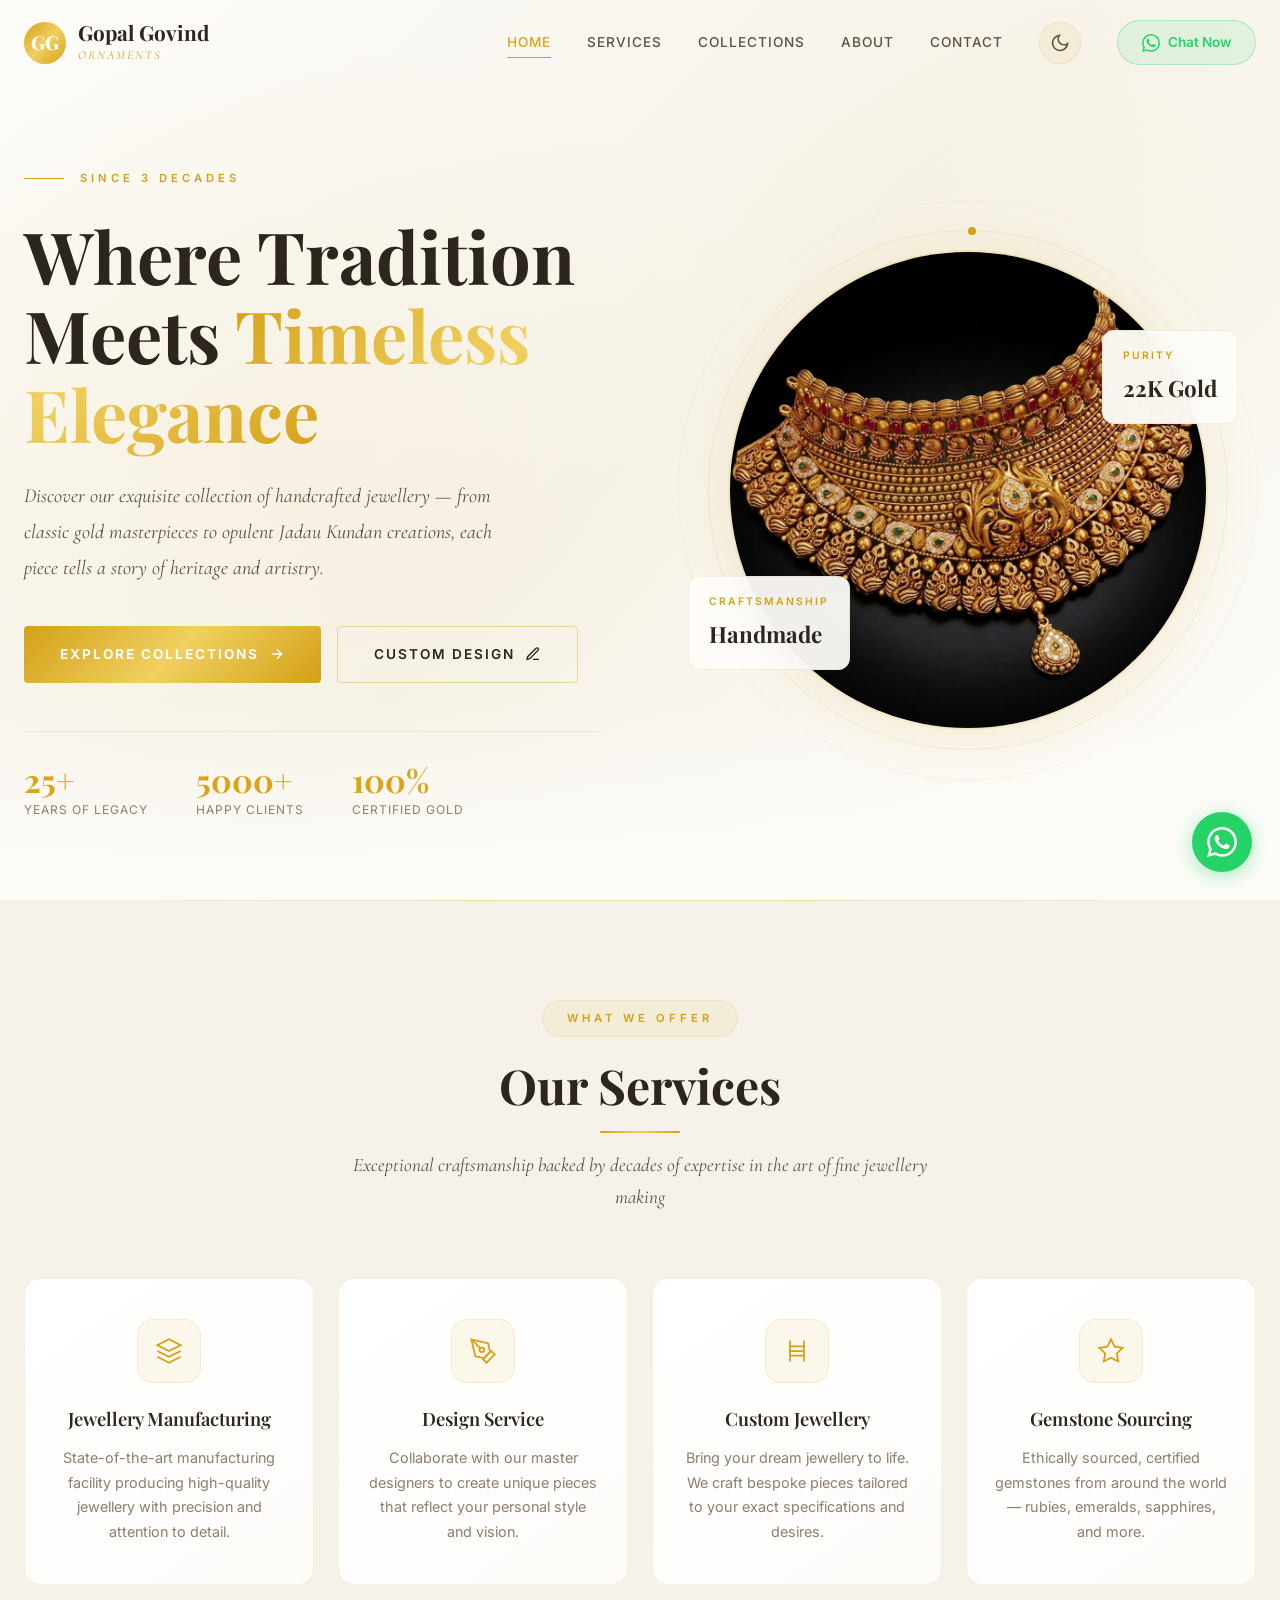
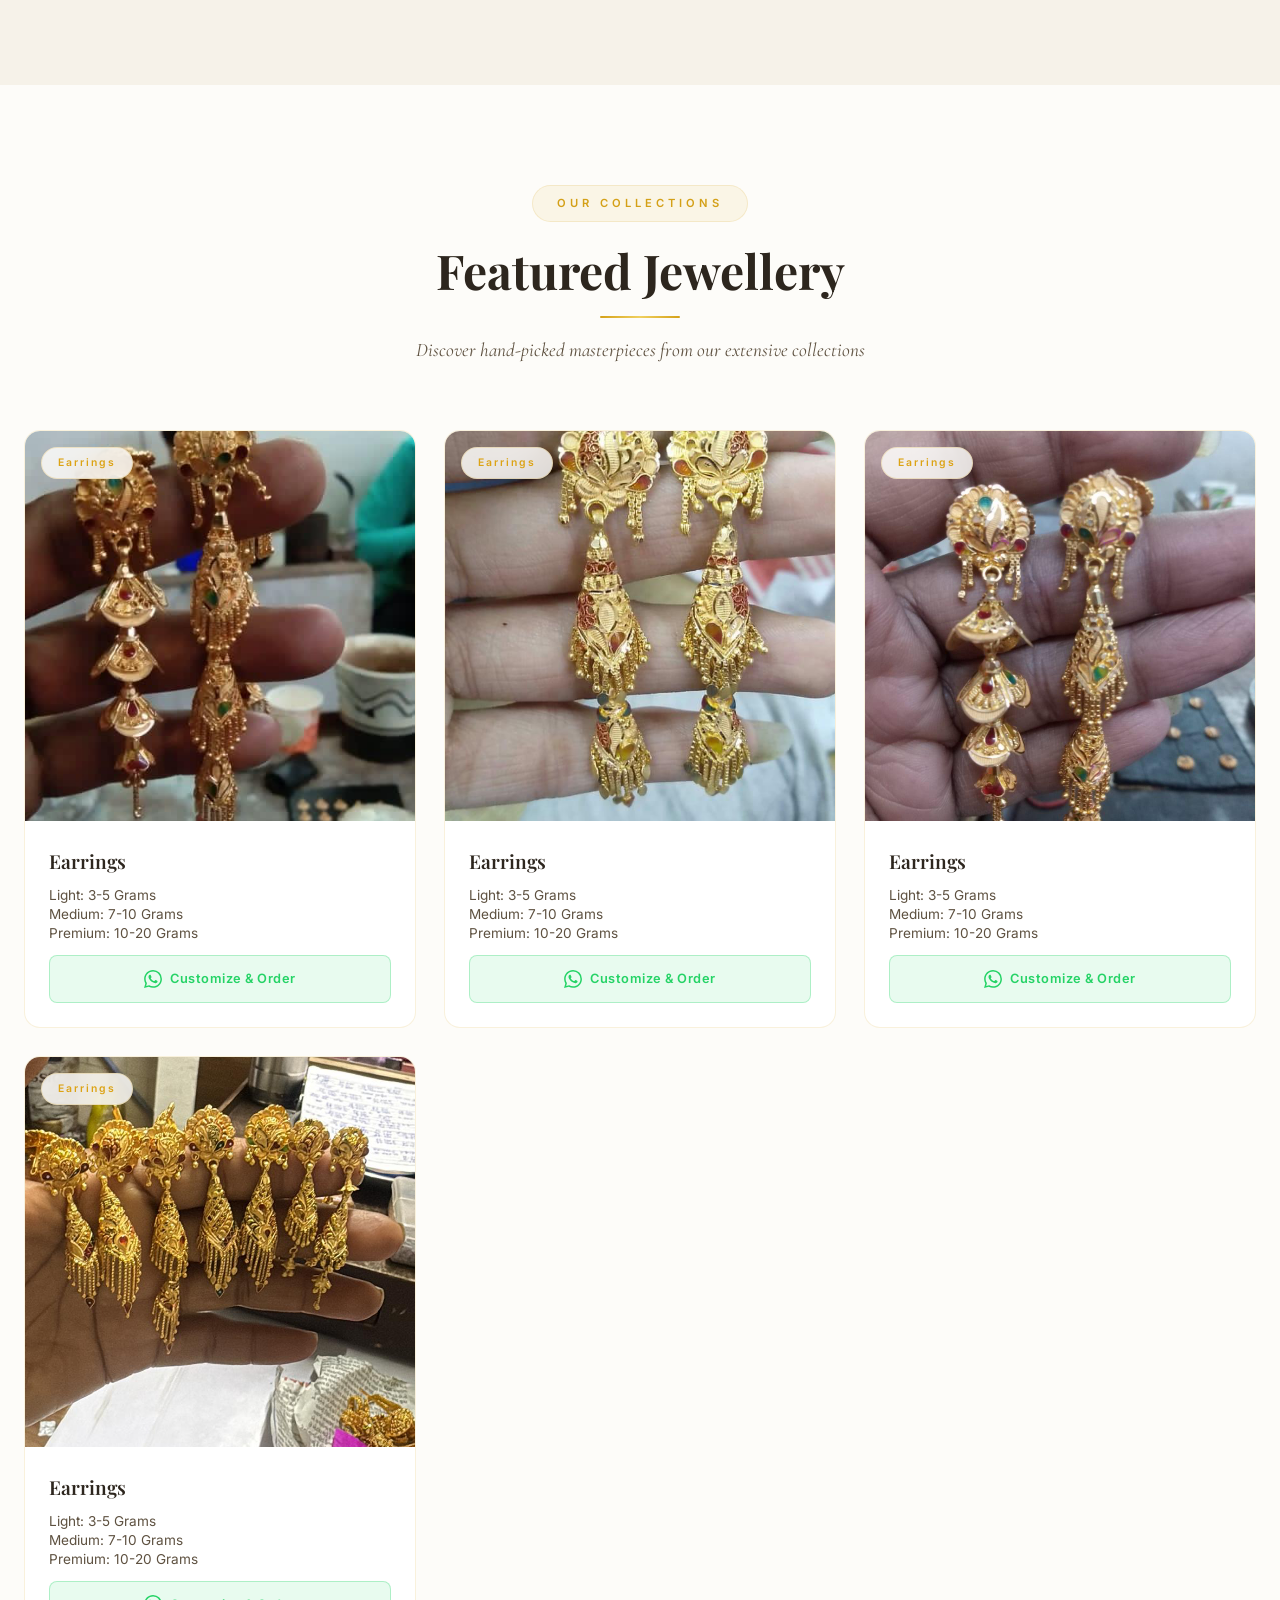
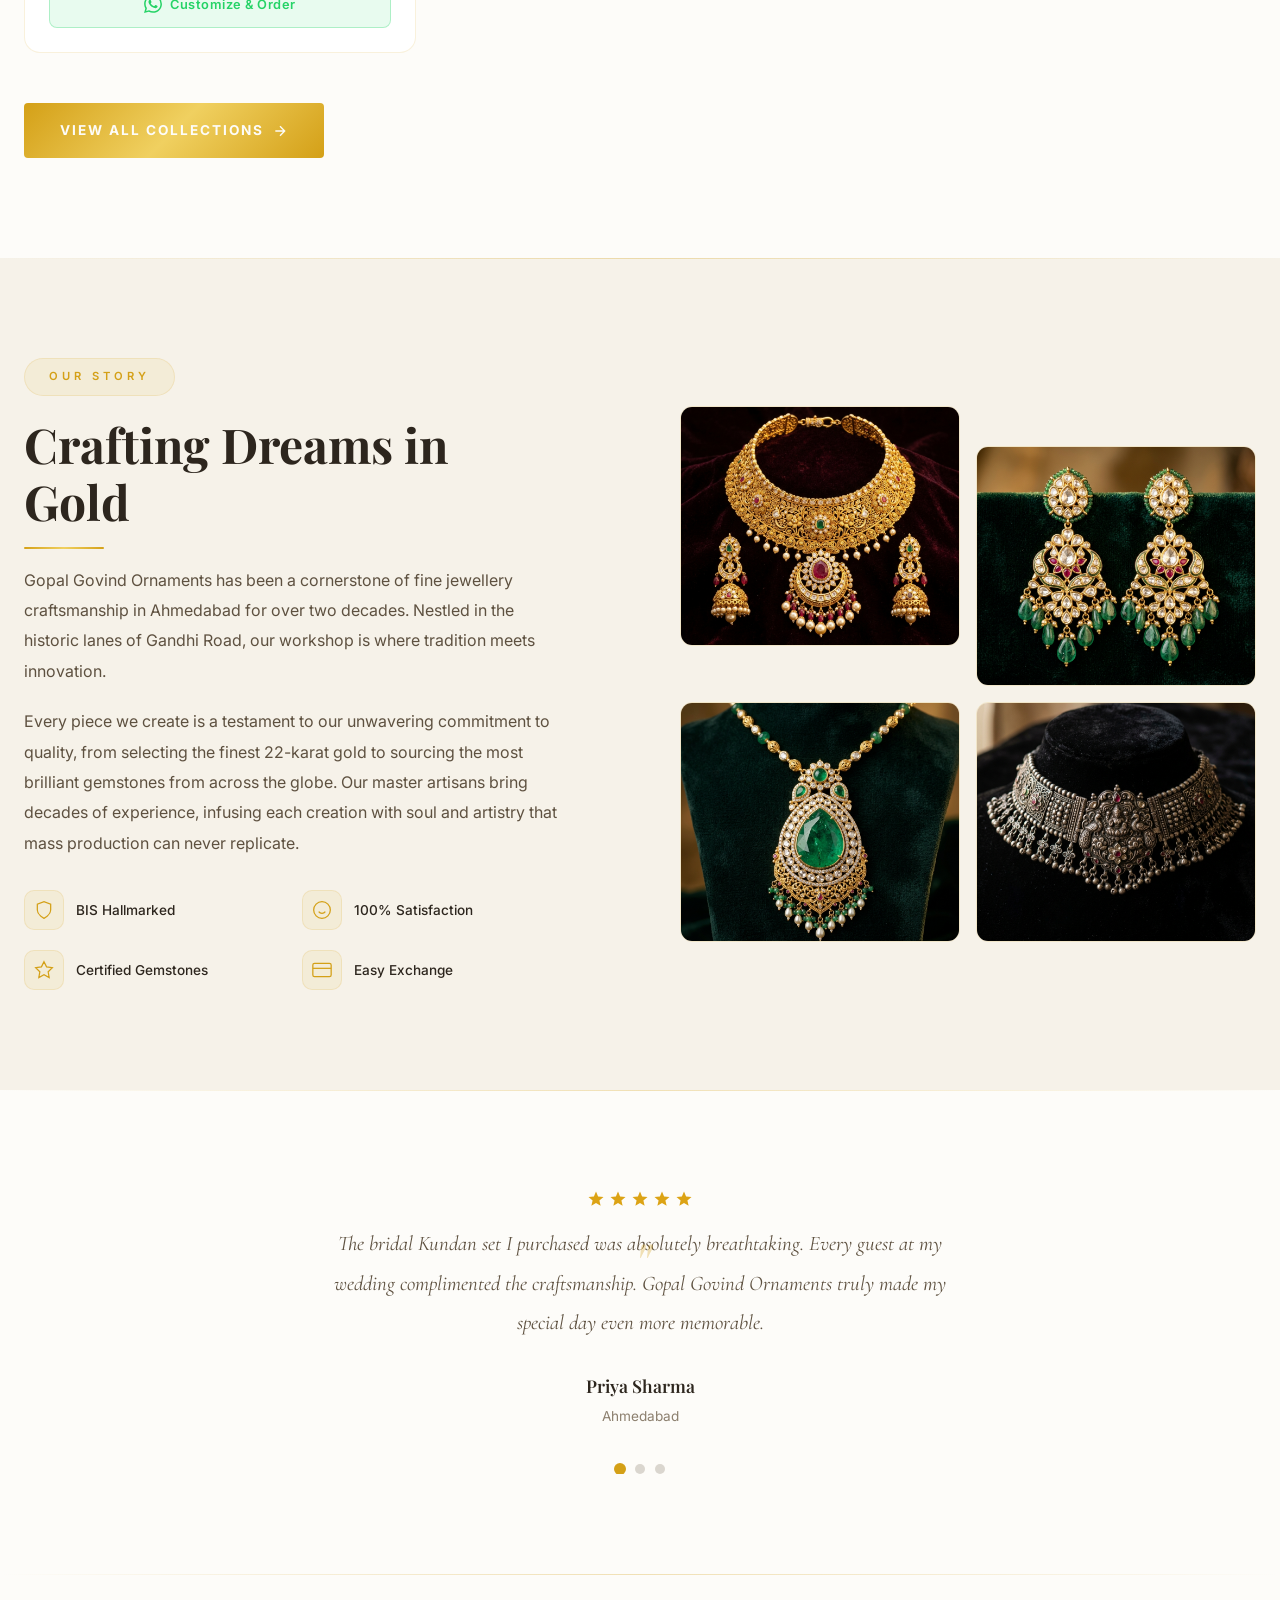
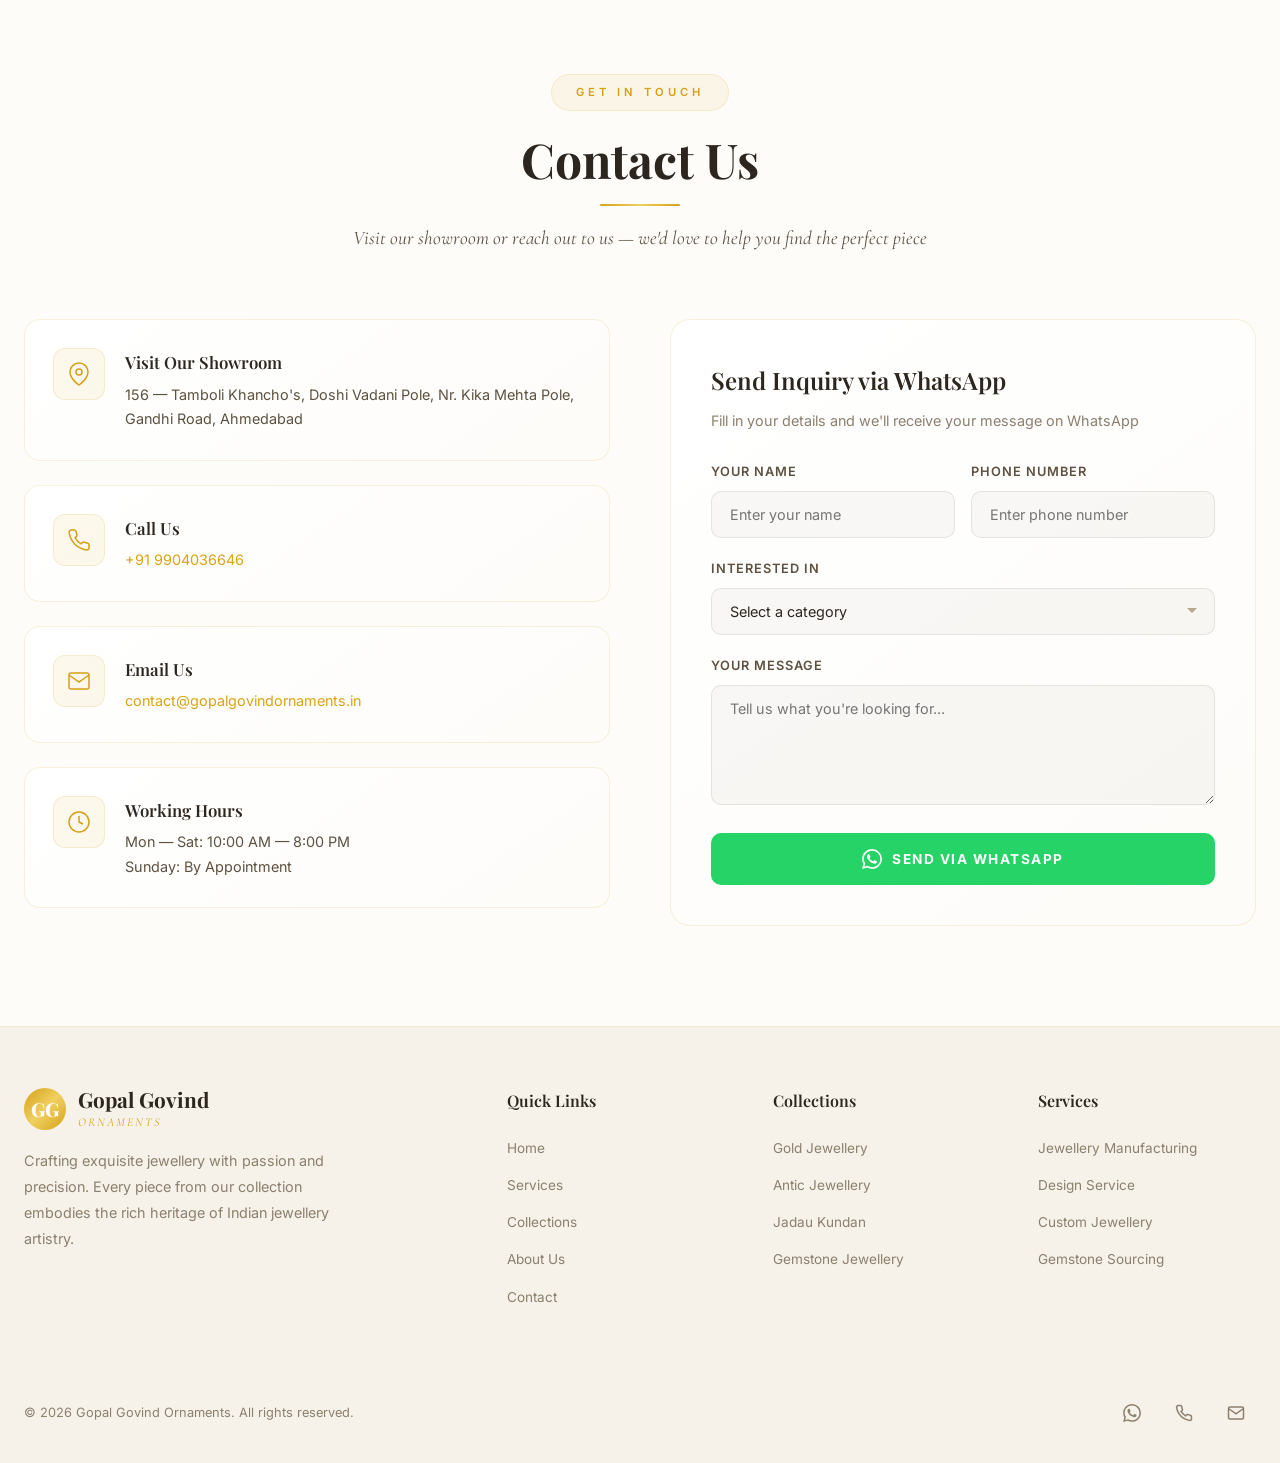
==== commit e03c742a: "All the products are added" ====
--- a/index.html
+++ b/index.html
@@ -546,30 +546,17 @@
                 <img id="modal-image" src="" alt="">
             </div>
             <div class="modal-content">
-                <div class="modal-category" id="modal-category"></div>
+                <div class="modal-category" id="modal-category" style="text-transform: capitalize;"></div>
                 <h2 class="modal-title" id="modal-title"></h2>
-                <p class="modal-description" id="modal-description"></p>
-                <div class="modal-details">
-                    <div class="modal-detail-row">
-                        <span class="modal-detail-label">Category</span>
-                        <span class="modal-detail-value" id="modal-detail-category"></span>
-                    </div>
-                    <div class="modal-detail-row">
-                        <span class="modal-detail-label">Material</span>
-                        <span class="modal-detail-value" id="modal-detail-material"></span>
-                    </div>
-                    <div class="modal-detail-row">
-                        <span class="modal-detail-label">Craftsmanship</span>
-                        <span class="modal-detail-value" id="modal-detail-craft"></span>
-                    </div>
-                </div>
-                <div class="modal-price" id="modal-price"></div>
-                <a id="modal-whatsapp-btn" class="modal-whatsapp-btn" href="#" target="_blank" rel="noopener">
+                <div class="modal-details" id="modal-details">
+                    <!-- Specs injected by JS -->
+                </div>
+                <a id="modal-whatsapp-btn" class="modal-whatsapp-btn" href="product.html">
                     <svg viewBox="0 0 24 24" fill="currentColor">
                         <path
                             d="M17.472 14.382c-.297-.149-1.758-.867-2.03-.967-.273-.099-.471-.148-.67.15-.197.297-.767.966-.94 1.164-.173.199-.347.223-.644.075-.297-.15-1.255-.463-2.39-1.475-.883-.788-1.48-1.761-1.653-2.059-.173-.297-.018-.458.13-.606.134-.133.298-.347.446-.52.149-.174.198-.298.298-.497.099-.198.05-.371-.025-.52-.075-.149-.669-1.612-.916-2.207-.242-.579-.487-.5-.669-.51-.173-.008-.371-.01-.57-.01-.198 0-.52.074-.792.372-.272.297-1.04 1.016-1.04 2.479 0 1.462 1.065 2.875 1.213 3.074.149.198 2.096 3.2 5.077 4.487.709.306 1.262.489 1.694.625.712.227 1.36.195 1.871.118.571-.085 1.758-.719 2.006-1.413.248-.694.248-1.289.173-1.413-.074-.124-.272-.198-.57-.347m-5.421 7.403h-.004a9.87 9.87 0 01-5.031-1.378l-.361-.214-3.741.982.998-3.648-.235-.374a9.86 9.86 0 01-1.51-5.26c.001-5.45 4.436-9.884 9.888-9.884 2.64 0 5.122 1.03 6.988 2.898a9.825 9.825 0 012.893 6.994c-.003 5.45-4.437 9.884-9.885 9.884m8.413-18.297A11.815 11.815 0 0012.05 0C5.495 0 .16 5.335.157 11.892c0 2.096.547 4.142 1.588 5.945L.057 24l6.305-1.654a11.882 11.882 0 005.683 1.448h.005c6.554 0 11.89-5.335 11.893-11.893a11.821 11.821 0 00-3.48-8.413z" />
                     </svg>
-                    Order on WhatsApp
+                    Customize & Order
                 </a>
             </div>
         </div>
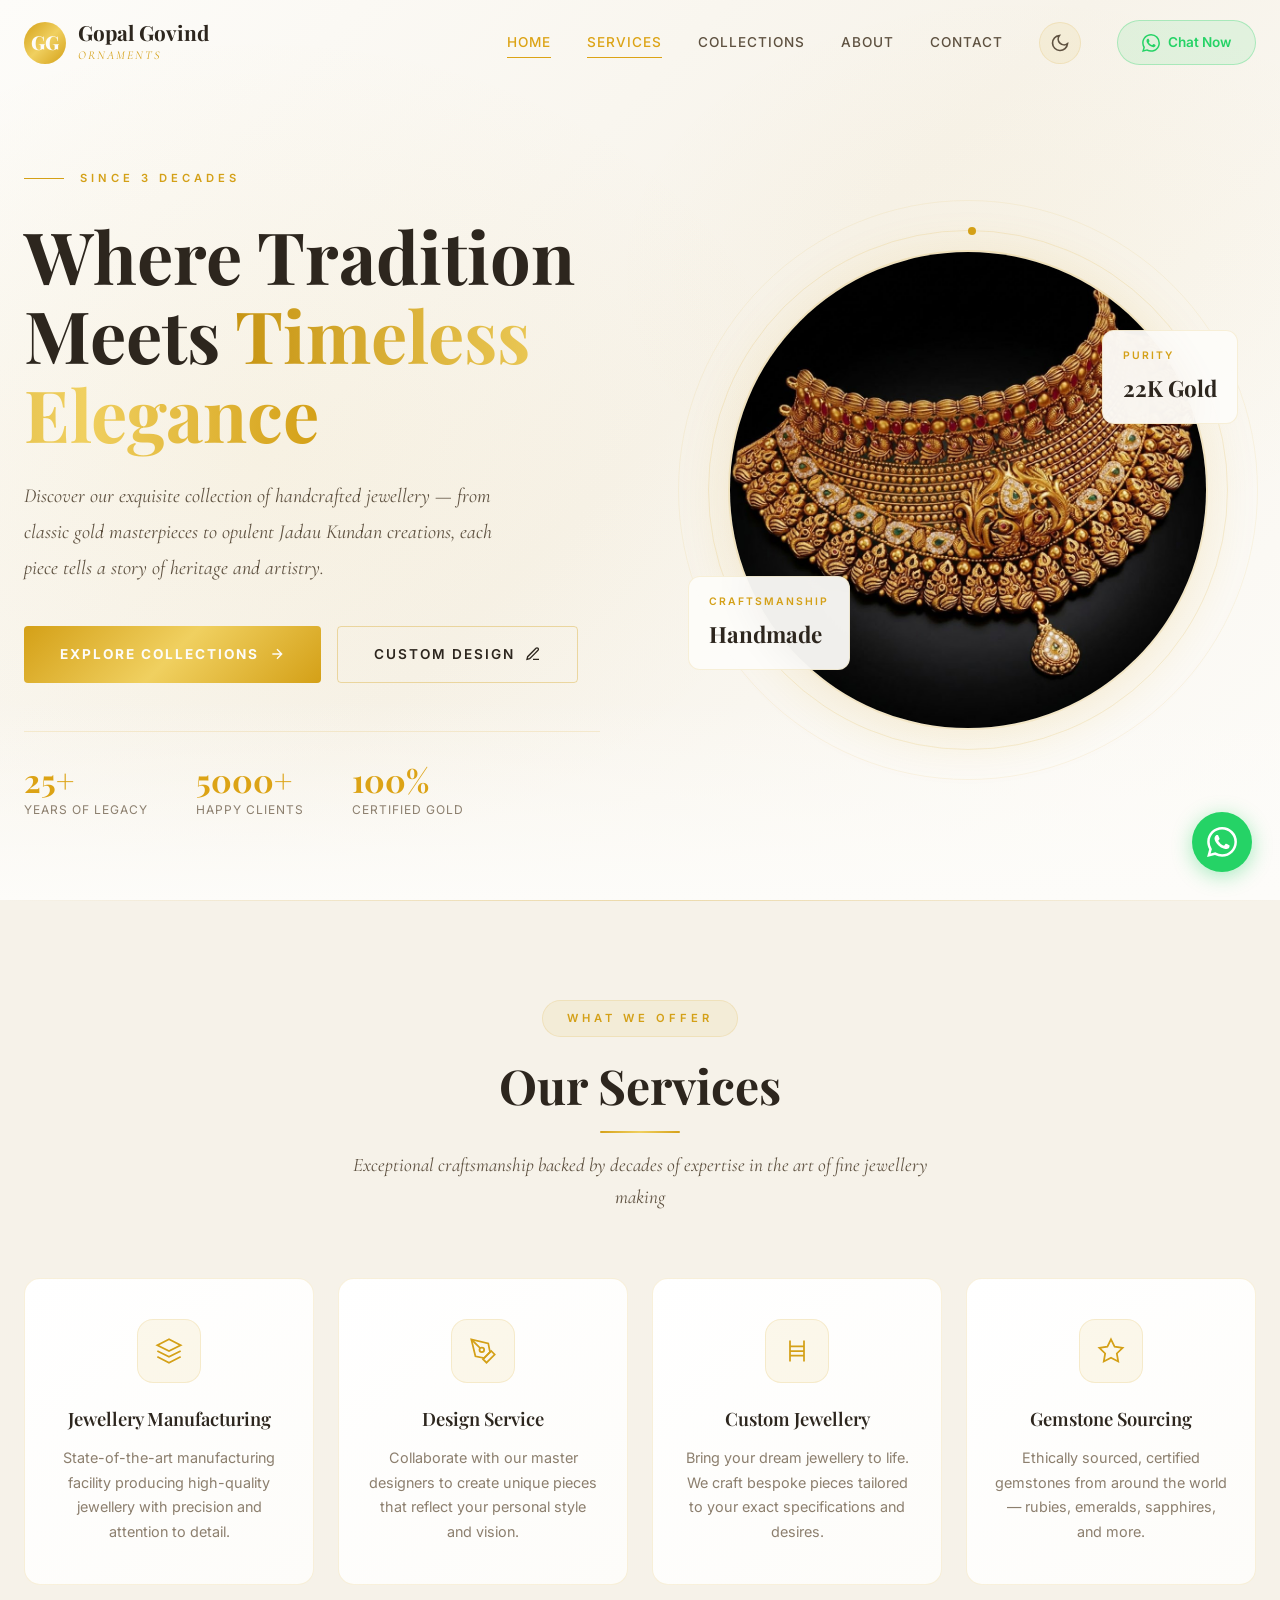
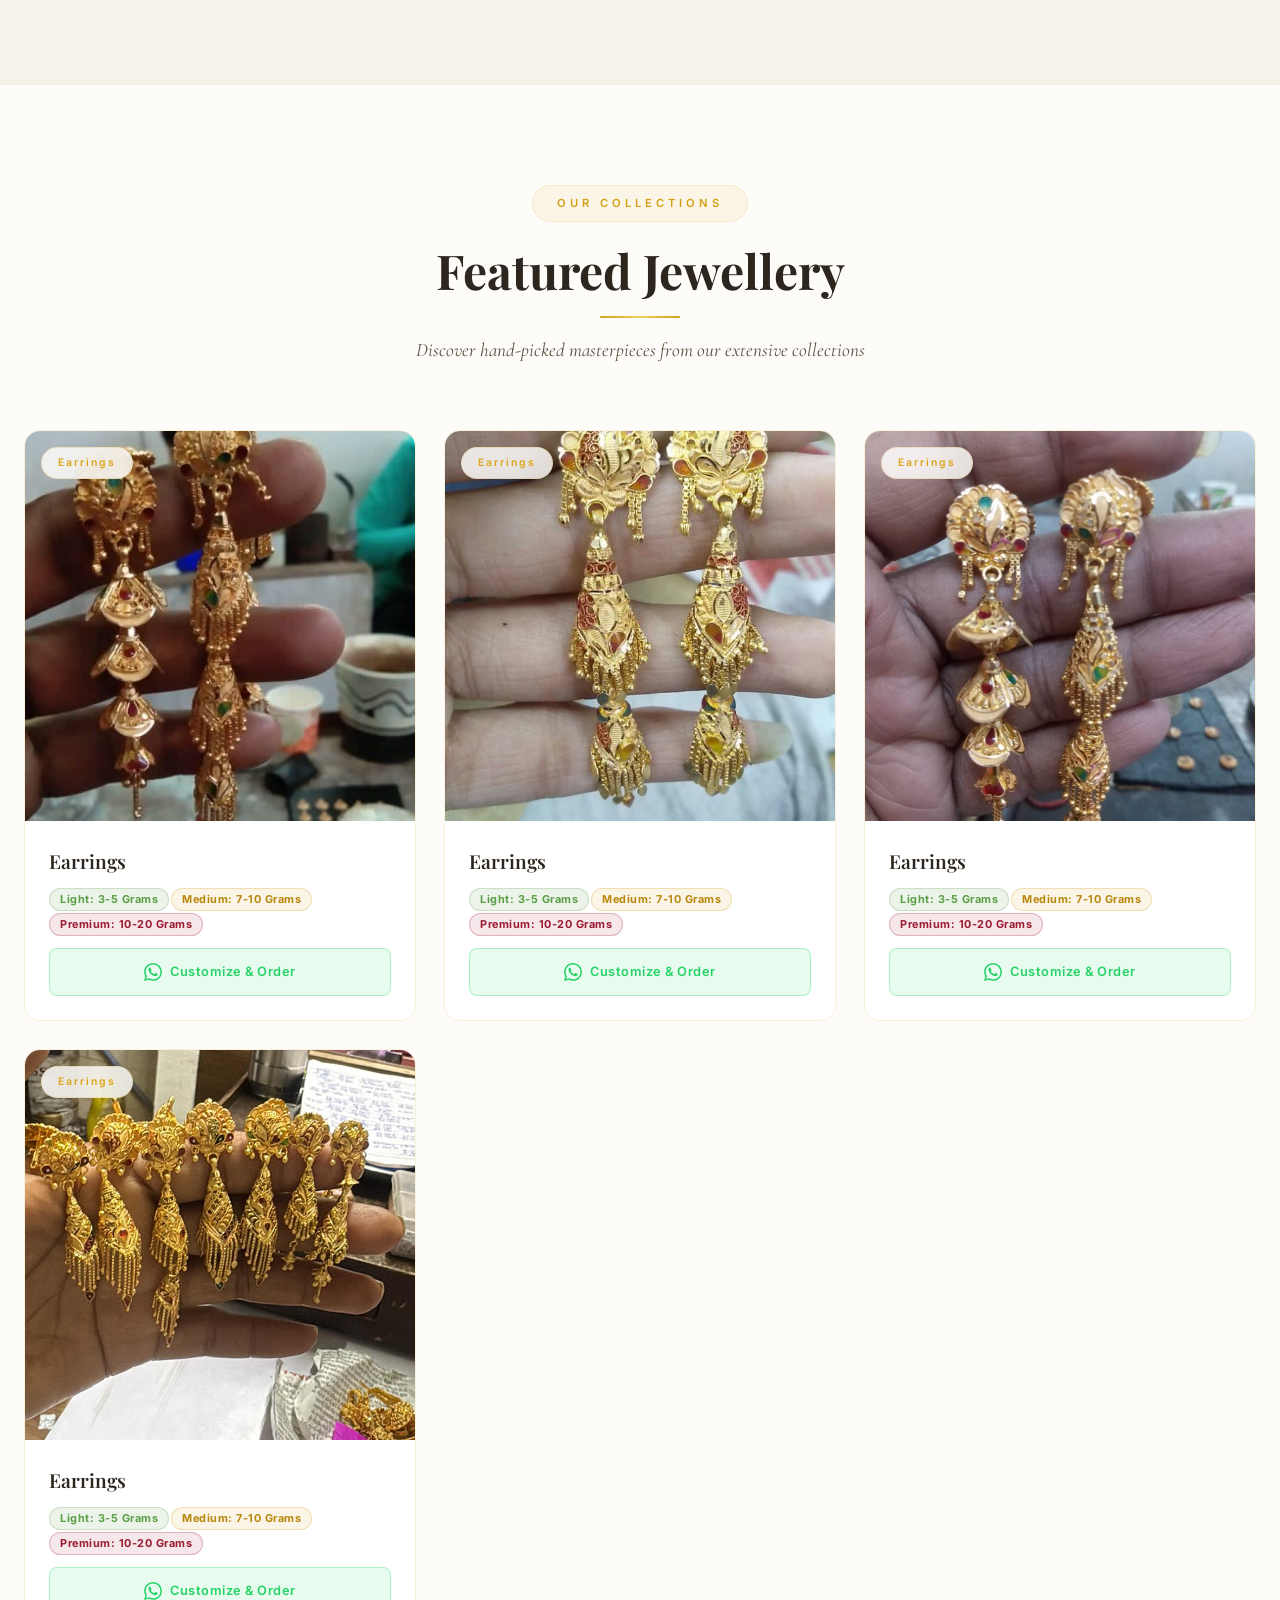
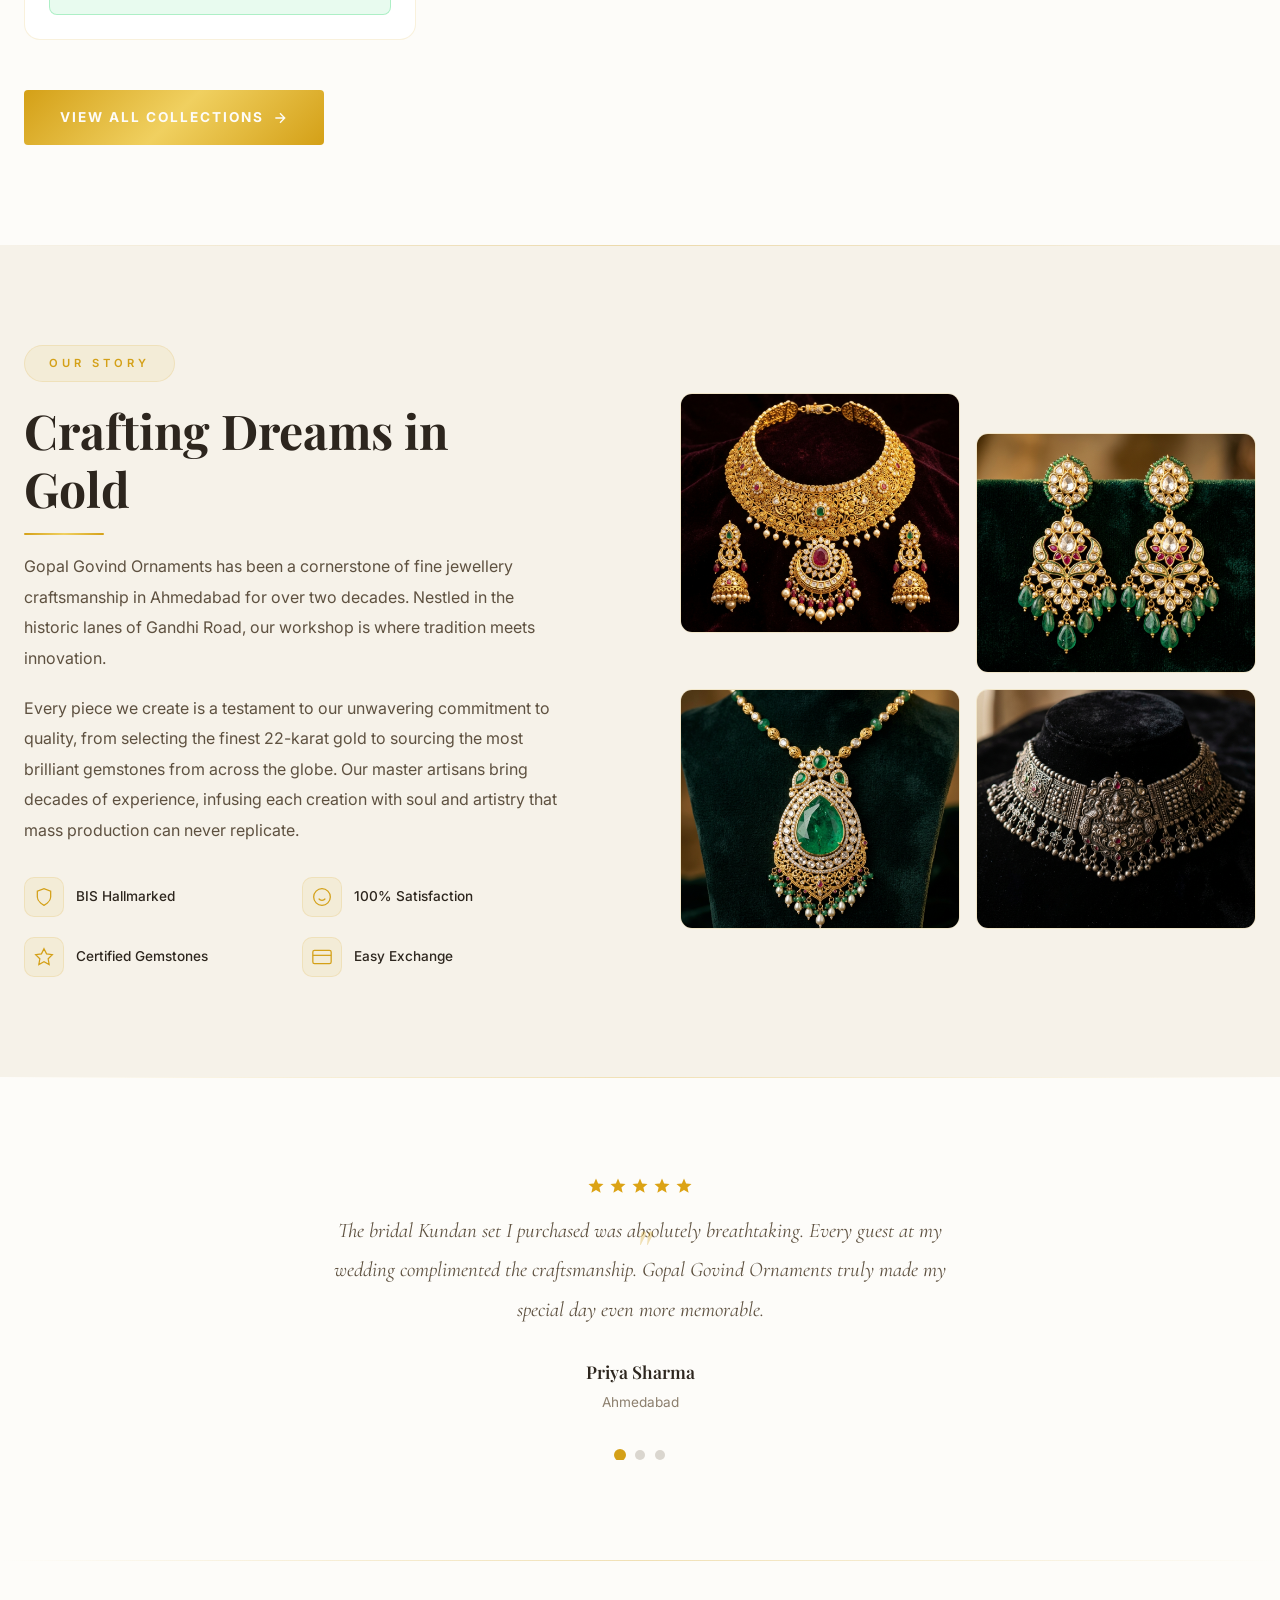
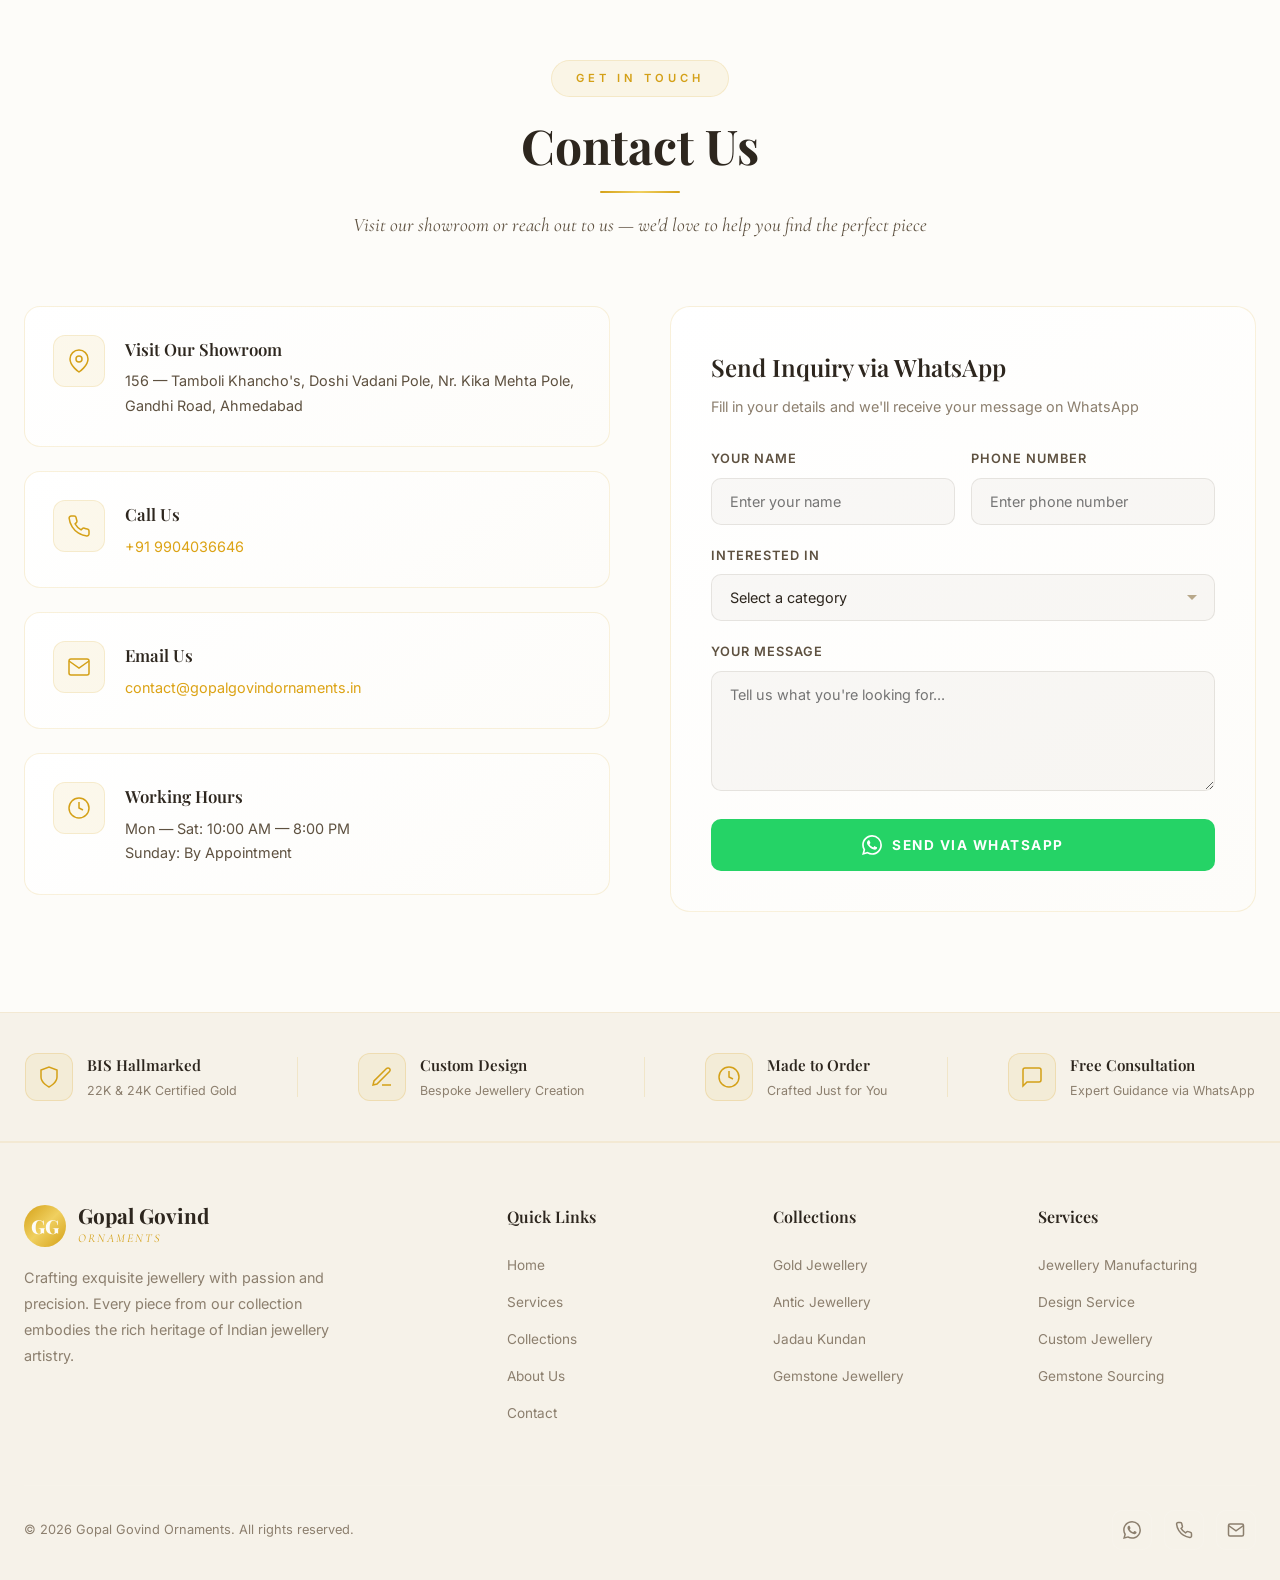
==== commit b07255d4: "Website enhancement" ====
--- a/index.html
+++ b/index.html
@@ -448,6 +448,53 @@
         </div>
     </section>
 
+    <!-- Trust Badge Strip -->
+    <section class="trust-strip">
+        <div class="container">
+            <div class="trust-strip-inner">
+                <div class="trust-badge">
+                    <div class="trust-badge-icon">
+                        <svg viewBox="0 0 24 24"><path d="M12 22s8-4 8-10V5l-8-3-8 3v7c0 6 8 10 8 10z"/></svg>
+                    </div>
+                    <div>
+                        <div class="trust-badge-title">BIS Hallmarked</div>
+                        <div class="trust-badge-subtitle">22K & 24K Certified Gold</div>
+                    </div>
+                </div>
+                <div class="trust-divider"></div>
+                <div class="trust-badge">
+                    <div class="trust-badge-icon">
+                        <svg viewBox="0 0 24 24"><path d="M12 20h9M16.5 3.5a2.121 2.121 0 013 3L7 19l-4 1 1-4L16.5 3.5z"/></svg>
+                    </div>
+                    <div>
+                        <div class="trust-badge-title">Custom Design</div>
+                        <div class="trust-badge-subtitle">Bespoke Jewellery Creation</div>
+                    </div>
+                </div>
+                <div class="trust-divider"></div>
+                <div class="trust-badge">
+                    <div class="trust-badge-icon">
+                        <svg viewBox="0 0 24 24"><circle cx="12" cy="12" r="10"/><polyline points="12 6 12 12 16 14"/></svg>
+                    </div>
+                    <div>
+                        <div class="trust-badge-title">Made to Order</div>
+                        <div class="trust-badge-subtitle">Crafted Just for You</div>
+                    </div>
+                </div>
+                <div class="trust-divider"></div>
+                <div class="trust-badge">
+                    <div class="trust-badge-icon">
+                        <svg viewBox="0 0 24 24"><path d="M21 15a2 2 0 01-2 2H7l-4 4V5a2 2 0 012-2h14a2 2 0 012 2z"/></svg>
+                    </div>
+                    <div>
+                        <div class="trust-badge-title">Free Consultation</div>
+                        <div class="trust-badge-subtitle">Expert Guidance via WhatsApp</div>
+                    </div>
+                </div>
+            </div>
+        </div>
+    </section>
+
     <!-- Footer -->
     <footer class="footer">
         <div class="container">
--- a/styles.css
+++ b/styles.css
@@ -2867,3 +2867,209 @@
 ::-webkit-scrollbar-thumb:hover {
   background: rgba(212, 160, 23, 0.5);
 }
+
+/* =====================
+   SCROLL PROGRESS BAR
+   ===================== */
+.scroll-progress-bar {
+  position: fixed;
+  top: 0;
+  left: 0;
+  height: 3px;
+  width: 0%;
+  background: var(--gradient-gold);
+  z-index: 10000;
+  transition: width 0.1s linear;
+  border-radius: 0 2px 2px 0;
+  box-shadow: 0 0 10px rgba(212, 160, 23, 0.5);
+}
+
+/* =====================
+   HERO SHIMMER TEXT
+   ===================== */
+@keyframes shimmer-text {
+  0%   { background-position: -200% center; }
+  100% { background-position: 200% center; }
+}
+
+.hero-title span {
+  background: linear-gradient(90deg, #c79514 0%, #f0d060 30%, #d4a017 50%, #f5e07a 70%, #b8860b 100%);
+  background-size: 200% auto;
+  -webkit-background-clip: text;
+  -webkit-text-fill-color: transparent;
+  background-clip: text;
+  animation: shimmer-text 4s linear infinite;
+}
+
+/* =====================
+   ACTIVE NAV LINK
+   ===================== */
+.nav-link.active {
+  color: var(--gold-400) !important;
+}
+.nav-link.active::after {
+  width: 100% !important;
+  background: var(--gold-400);
+}
+
+/* =====================
+   WEIGHT SELECTION BUTTONS (Product Detail)
+   ===================== */
+.weight-btn-group {
+  display: flex;
+  gap: 10px;
+  flex-wrap: wrap;
+  margin-top: 4px;
+}
+
+.weight-btn {
+  padding: 10px 20px;
+  border-radius: 8px;
+  border: 1.5px solid var(--border-color, rgba(212, 160, 23, 0.3));
+  background: transparent;
+  color: var(--text-secondary);
+  font-size: 0.85rem;
+  font-weight: 600;
+  cursor: pointer;
+  transition: all 0.25s ease;
+  font-family: var(--font-body);
+  line-height: 1.3;
+  text-align: center;
+}
+
+.weight-btn:hover {
+  border-color: var(--gold-400);
+  color: var(--gold-400);
+  background: rgba(212, 160, 23, 0.06);
+}
+
+.weight-btn.active {
+  background: var(--gradient-gold);
+  border-color: var(--gold-500);
+  color: var(--bg-primary);
+  box-shadow: 0 4px 16px rgba(212, 160, 23, 0.3);
+}
+
+.weight-btn .btn-weight-label {
+  display: block;
+  font-size: 0.7rem;
+  font-weight: 700;
+  letter-spacing: 1.5px;
+  text-transform: uppercase;
+  margin-bottom: 2px;
+}
+
+.weight-btn .btn-weight-range {
+  display: block;
+  font-size: 0.78rem;
+  font-weight: 500;
+  opacity: 0.85;
+}
+
+/* =====================
+   RICHER PRODUCT CARDS
+   ===================== */
+/* Gradient overlay on image bottom */
+.product-image-wrapper::after {
+  content: '';
+  position: absolute;
+  bottom: 0;
+  left: 0;
+  width: 100%;
+  height: 40%;
+  background: linear-gradient(to top, rgba(0,0,0,0.35) 0%, transparent 100%);
+  pointer-events: none;
+  opacity: 0;
+  transition: opacity 0.4s ease;
+  z-index: 1;
+}
+.product-card:hover .product-image-wrapper::after {
+  opacity: 1;
+}
+
+/* Weight pill badges in cards */
+.weight-pill {
+  display: inline-block;
+  padding: 3px 10px;
+  border-radius: 50px;
+  font-size: 0.68rem;
+  font-weight: 700;
+  letter-spacing: 0.5px;
+  margin: 2px 2px 0 0;
+}
+.weight-pill.light  { background: rgba(100, 160, 80, 0.12); color: #5a9e45; border: 1px solid rgba(100,160,80,0.25); }
+.weight-pill.medium { background: rgba(212, 160, 23, 0.1);  color: var(--gold-600); border: 1px solid rgba(212,160,23,0.25); }
+.weight-pill.premium{ background: rgba(155, 27, 48, 0.1);   color: var(--ruby);     border: 1px solid rgba(155,27,48,0.25); }
+
+/* Pulsing green glow on the customize & order button */
+@keyframes glow-pulse {
+  0%, 100% { box-shadow: 0 0 0 0 rgba(37, 211, 102, 0); }
+  50%       { box-shadow: 0 0 16px 4px rgba(37, 211, 102, 0.35); }
+}
+.btn-whatsapp:hover {
+  animation: glow-pulse 1.6s ease-in-out infinite;
+}
+
+/* =====================
+   TRUST BADGE STRIP
+   ===================== */
+.trust-strip {
+  padding: 40px 0;
+  background: var(--bg-secondary);
+  border-top: 1px solid rgba(212, 160, 23, 0.1);
+  border-bottom: 1px solid rgba(212, 160, 23, 0.1);
+}
+.trust-strip-inner {
+  display: flex;
+  justify-content: center;
+  gap: 60px;
+  flex-wrap: wrap;
+  align-items: center;
+}
+.trust-badge {
+  display: flex;
+  align-items: center;
+  gap: 14px;
+}
+.trust-badge-icon {
+  width: 48px;
+  height: 48px;
+  background: rgba(212, 160, 23, 0.08);
+  border: 1px solid rgba(212, 160, 23, 0.2);
+  border-radius: 12px;
+  display: flex;
+  align-items: center;
+  justify-content: center;
+  flex-shrink: 0;
+}
+.trust-badge-icon svg {
+  width: 24px;
+  height: 24px;
+  stroke: var(--gold-500);
+  fill: none;
+  stroke-width: 1.5;
+}
+.trust-badge-title {
+  font-family: var(--font-display);
+  font-size: 0.95rem;
+  font-weight: 600;
+  color: var(--text-primary);
+}
+.trust-badge-subtitle {
+  font-size: 0.78rem;
+  color: var(--text-muted);
+  margin-top: 1px;
+}
+
+/* Divider between trust badges */
+.trust-divider {
+  width: 1px;
+  height: 40px;
+  background: rgba(212, 160, 23, 0.15);
+}
+
+@media (max-width: 768px) {
+  .trust-strip-inner { gap: 28px; }
+  .trust-divider { display: none; }
+  .weight-btn-group { gap: 8px; }
+}
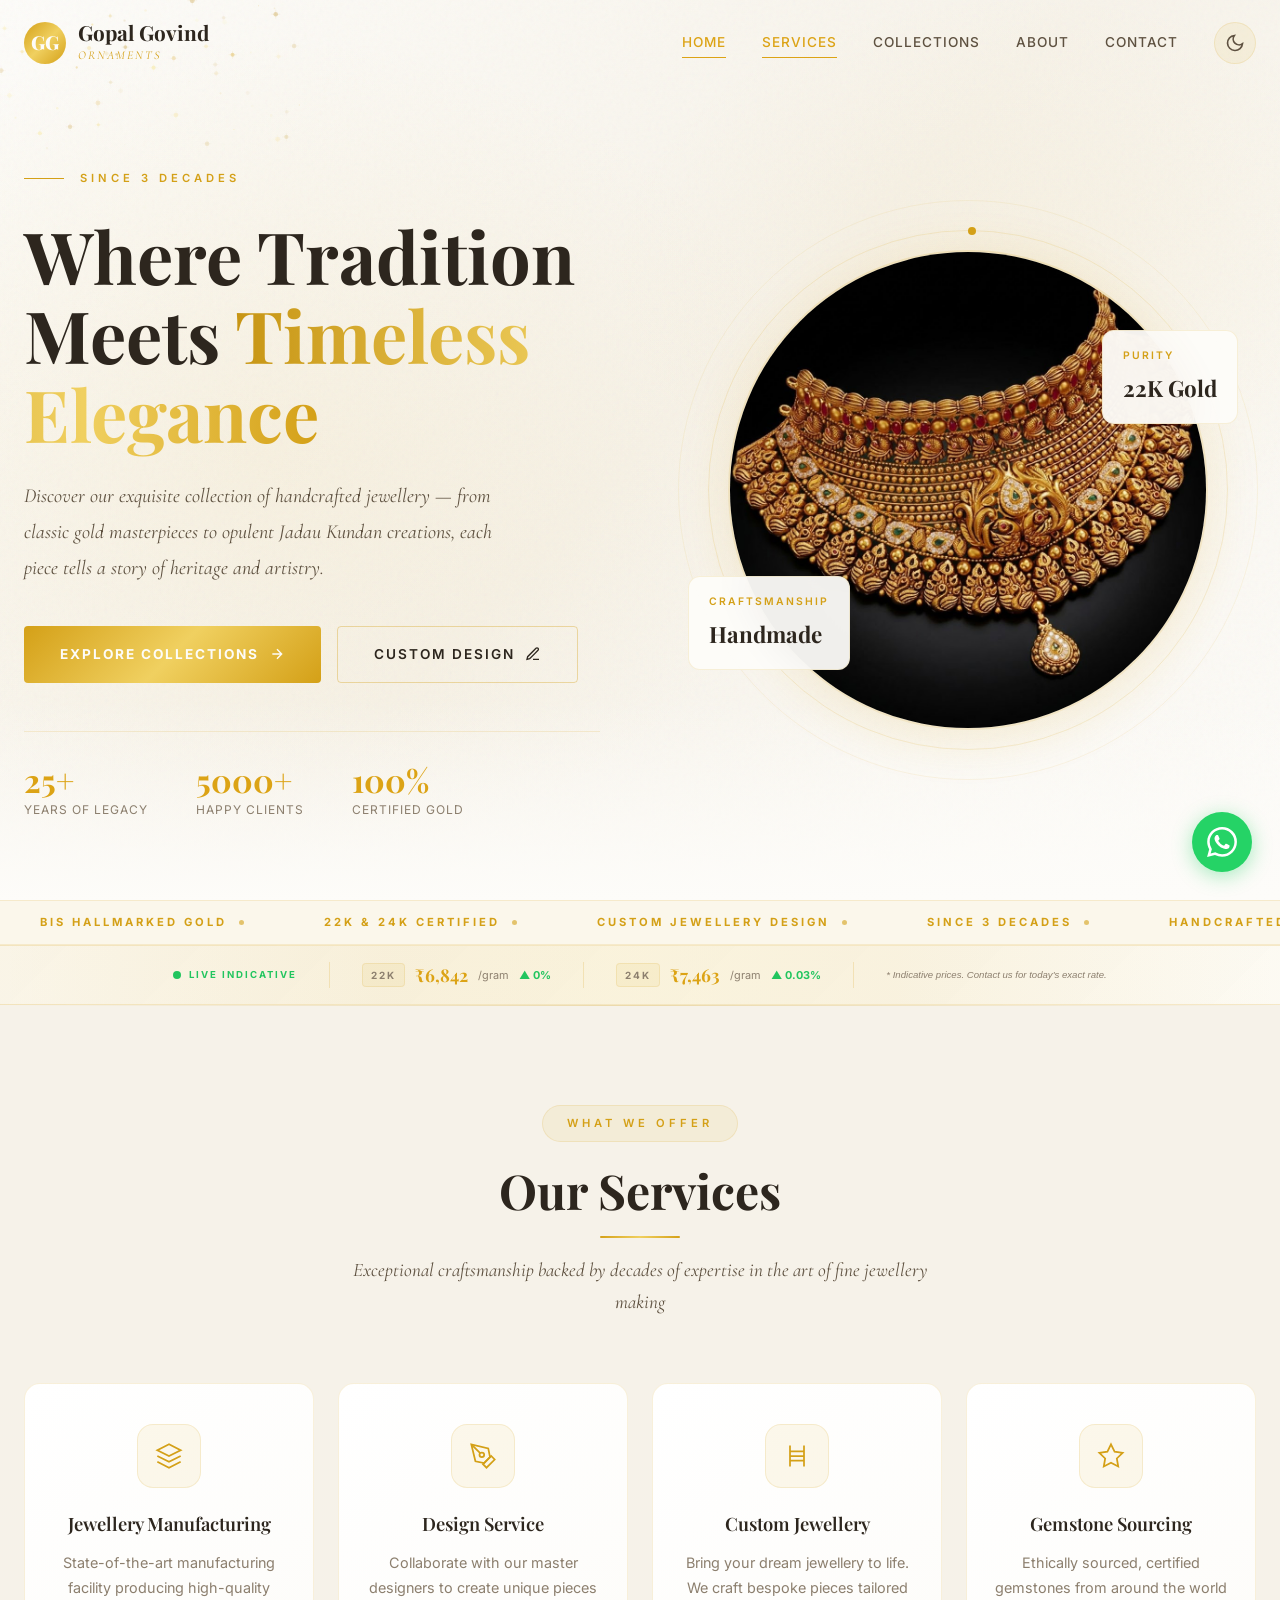
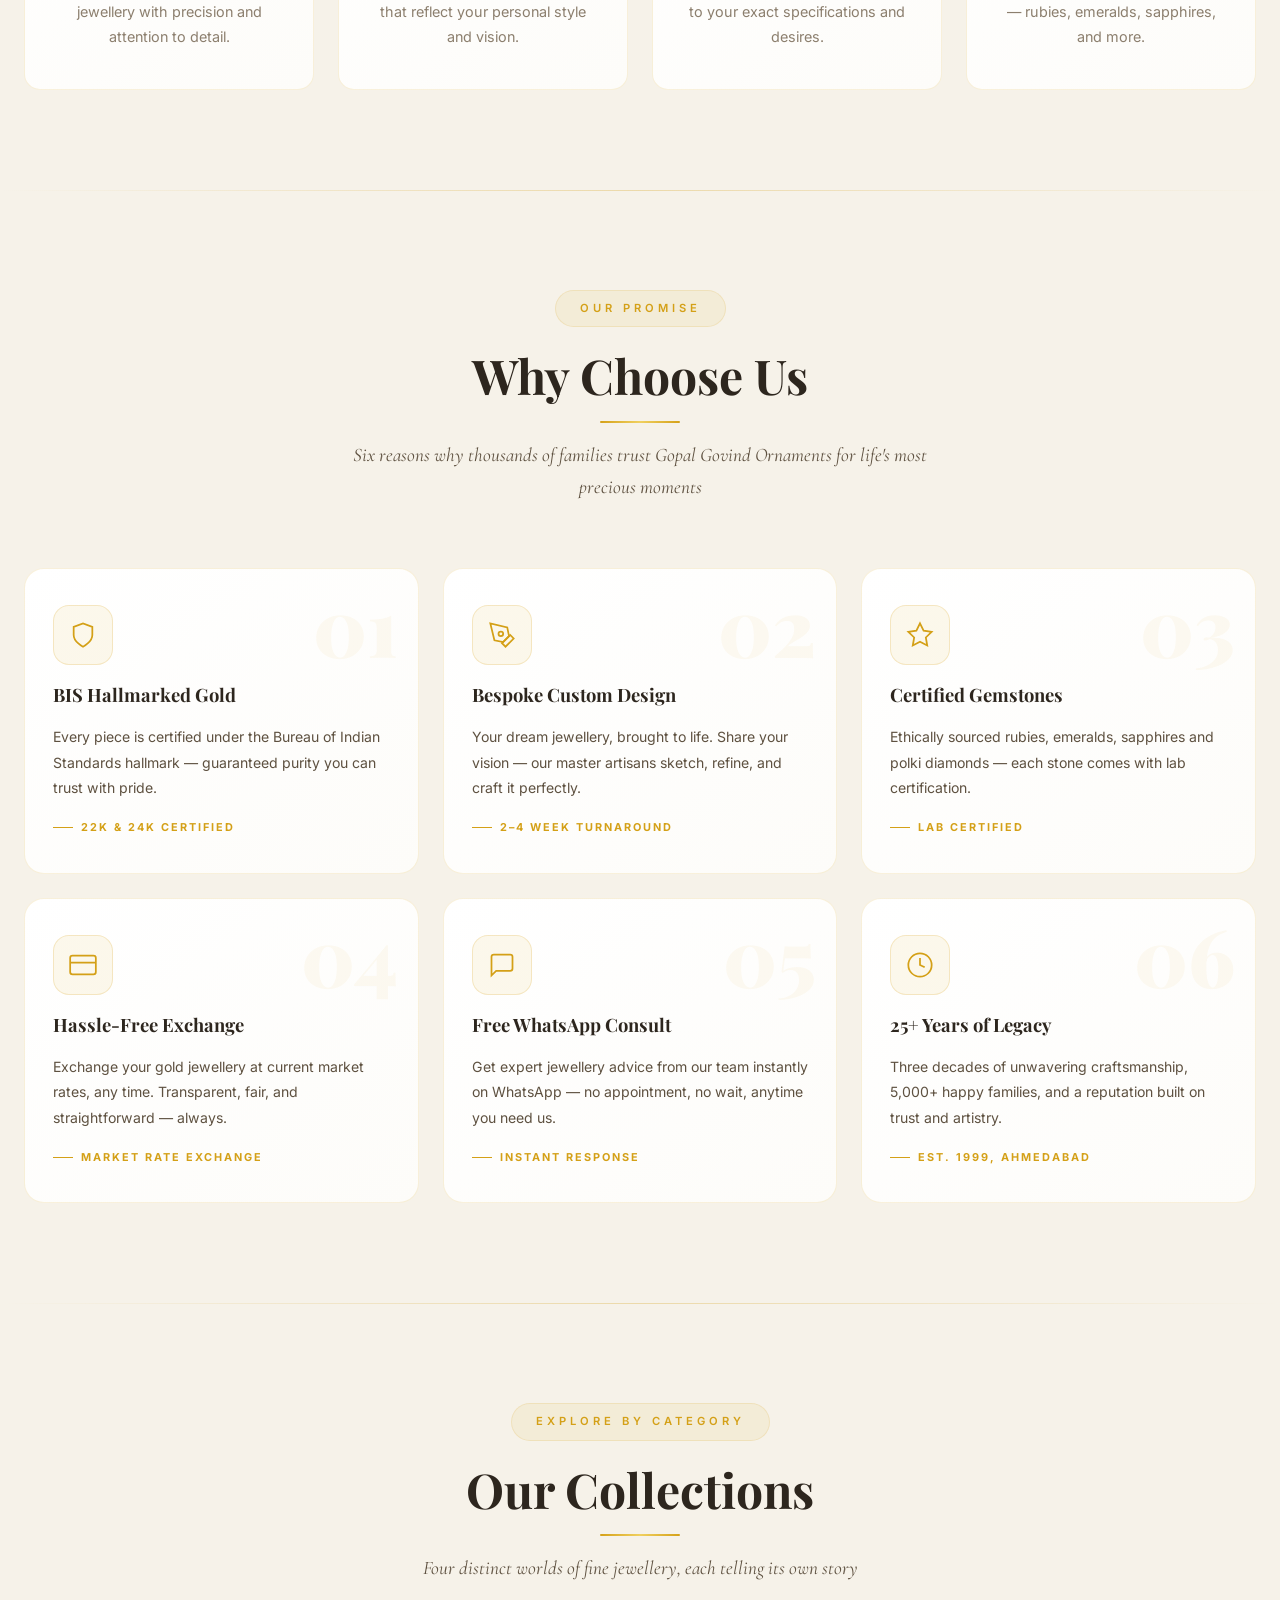
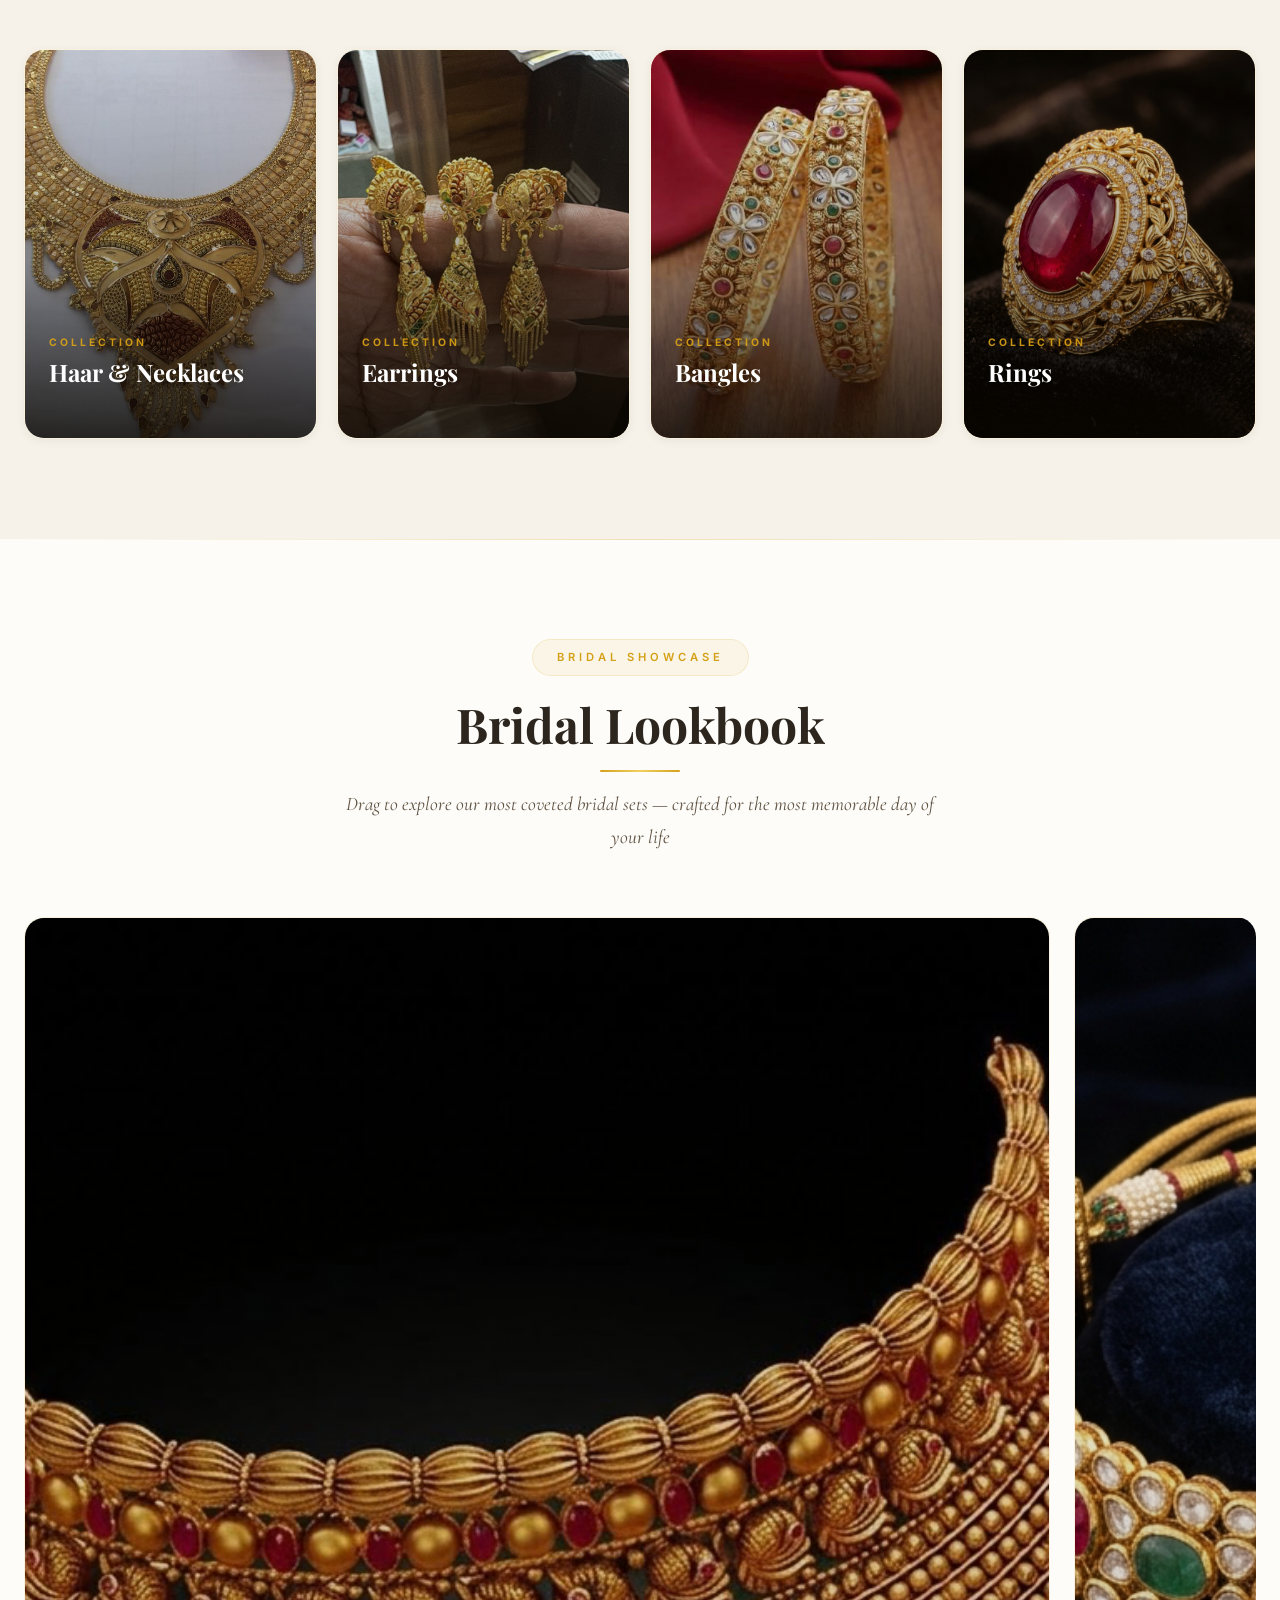
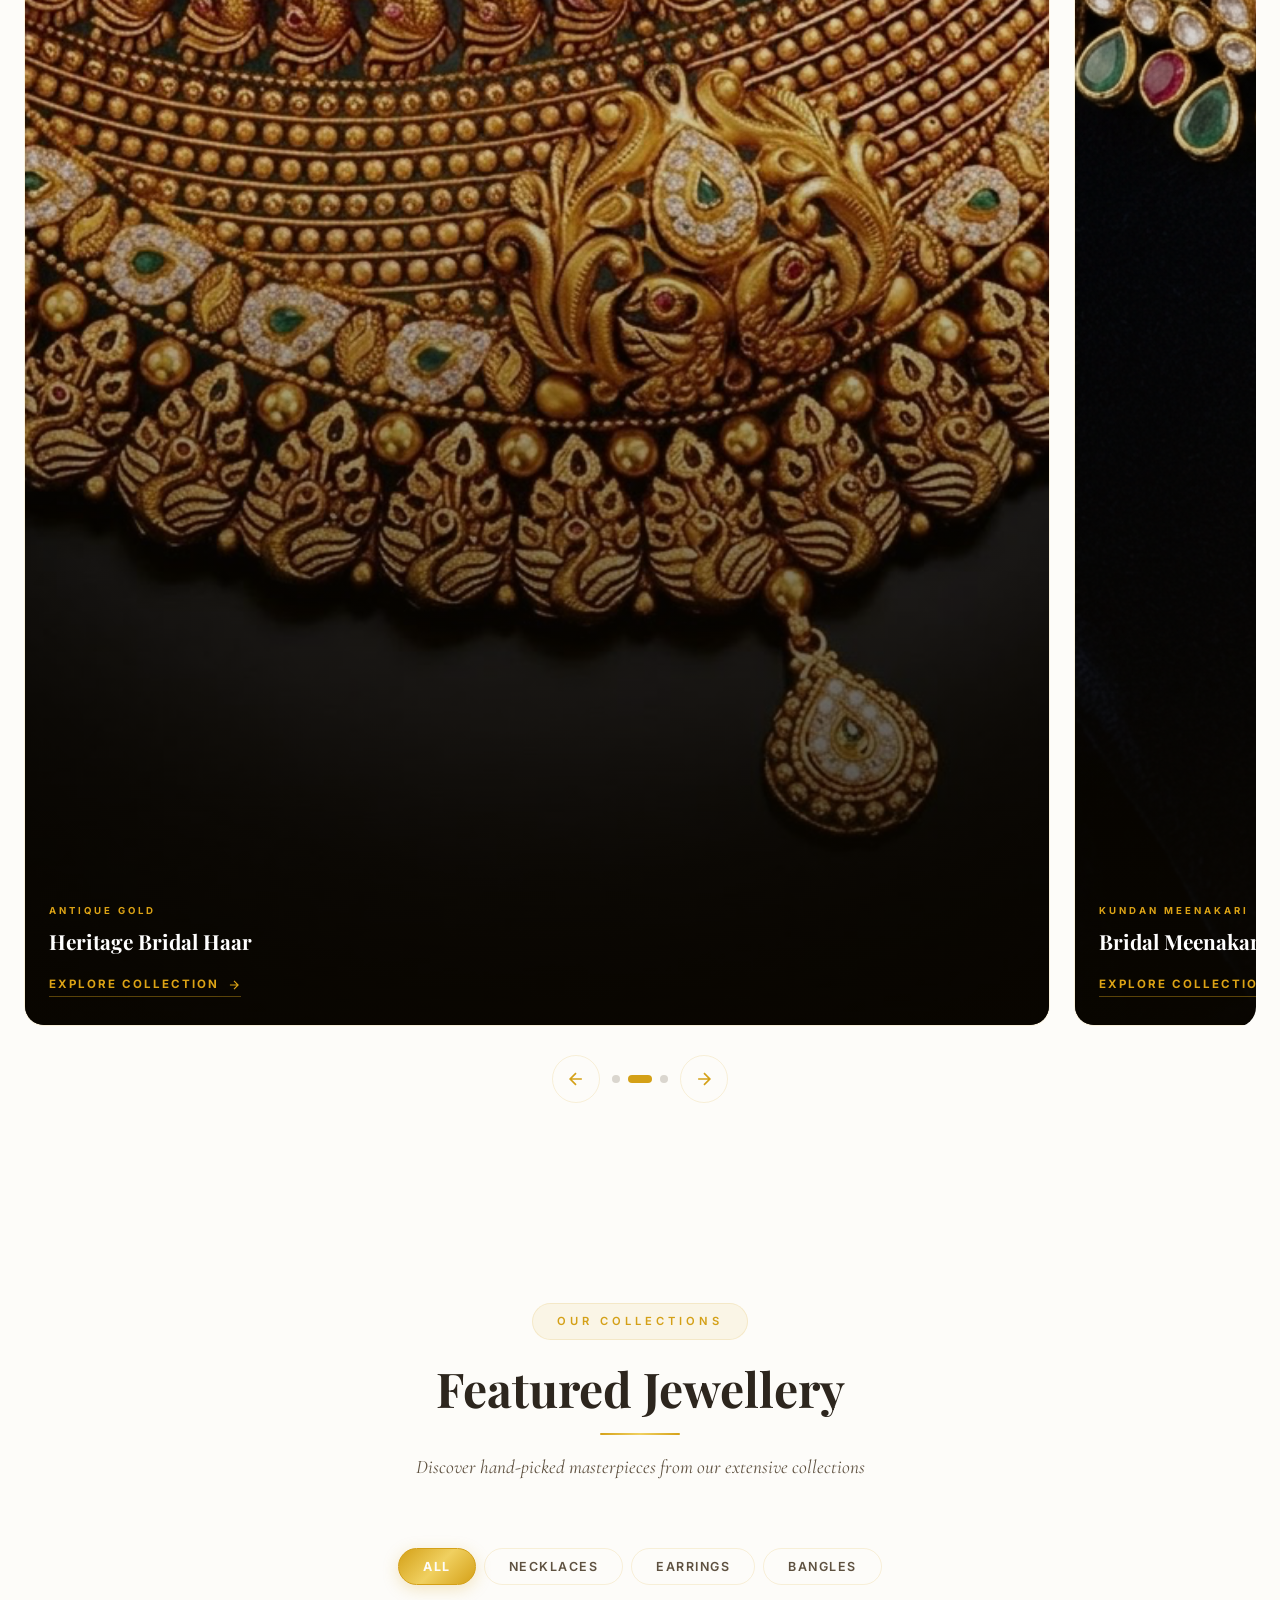
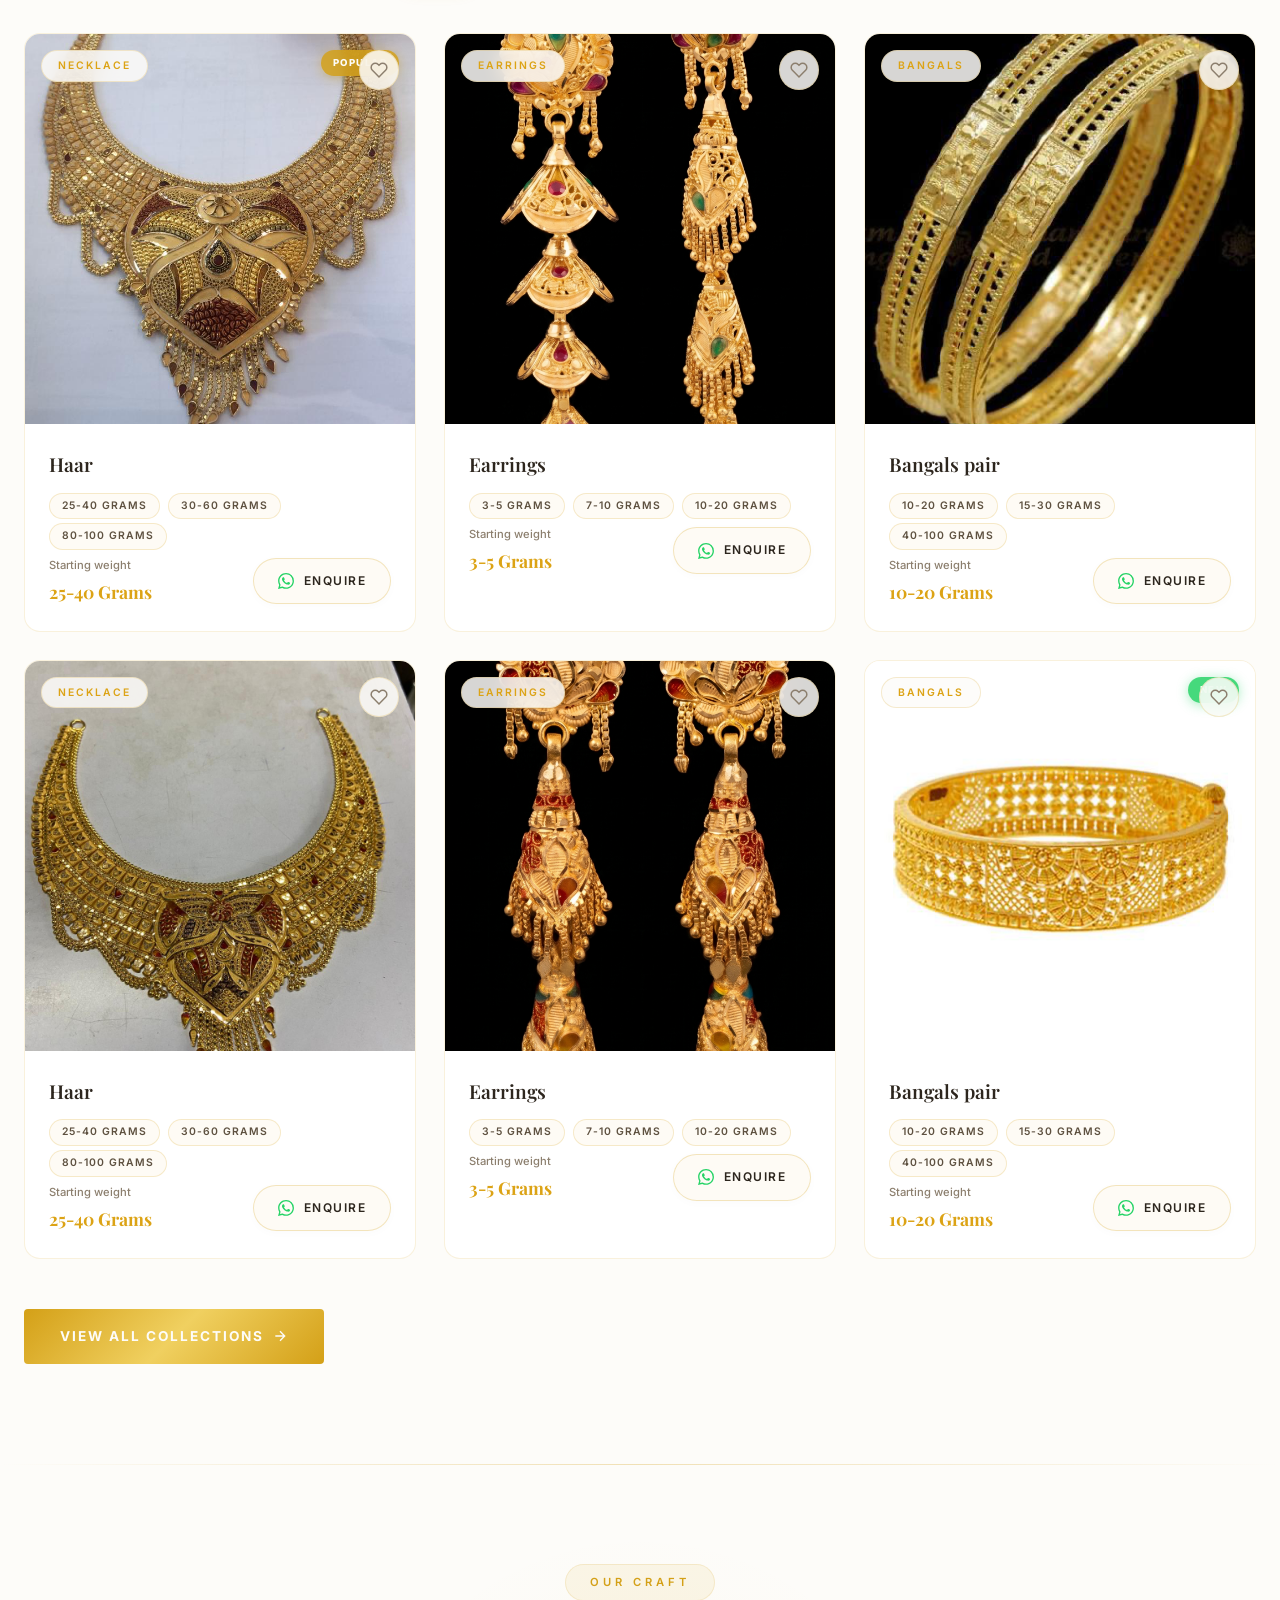
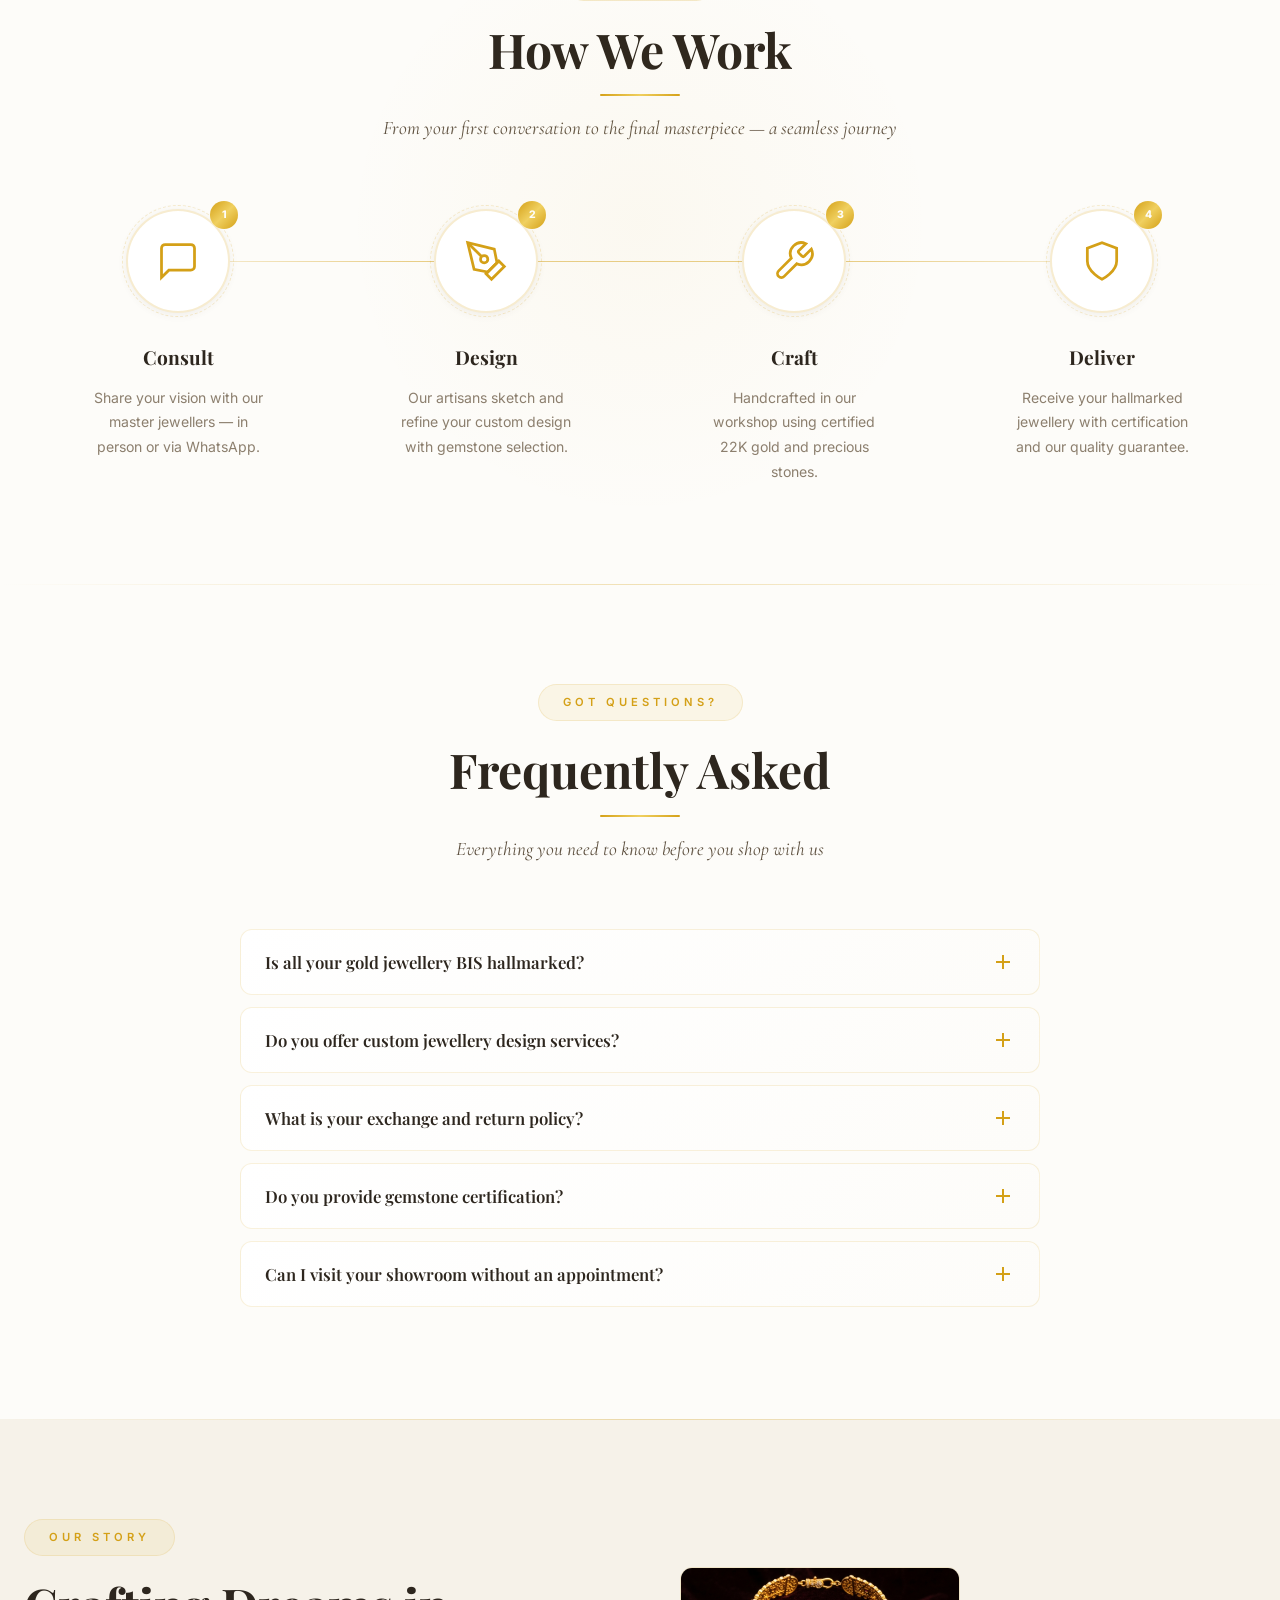
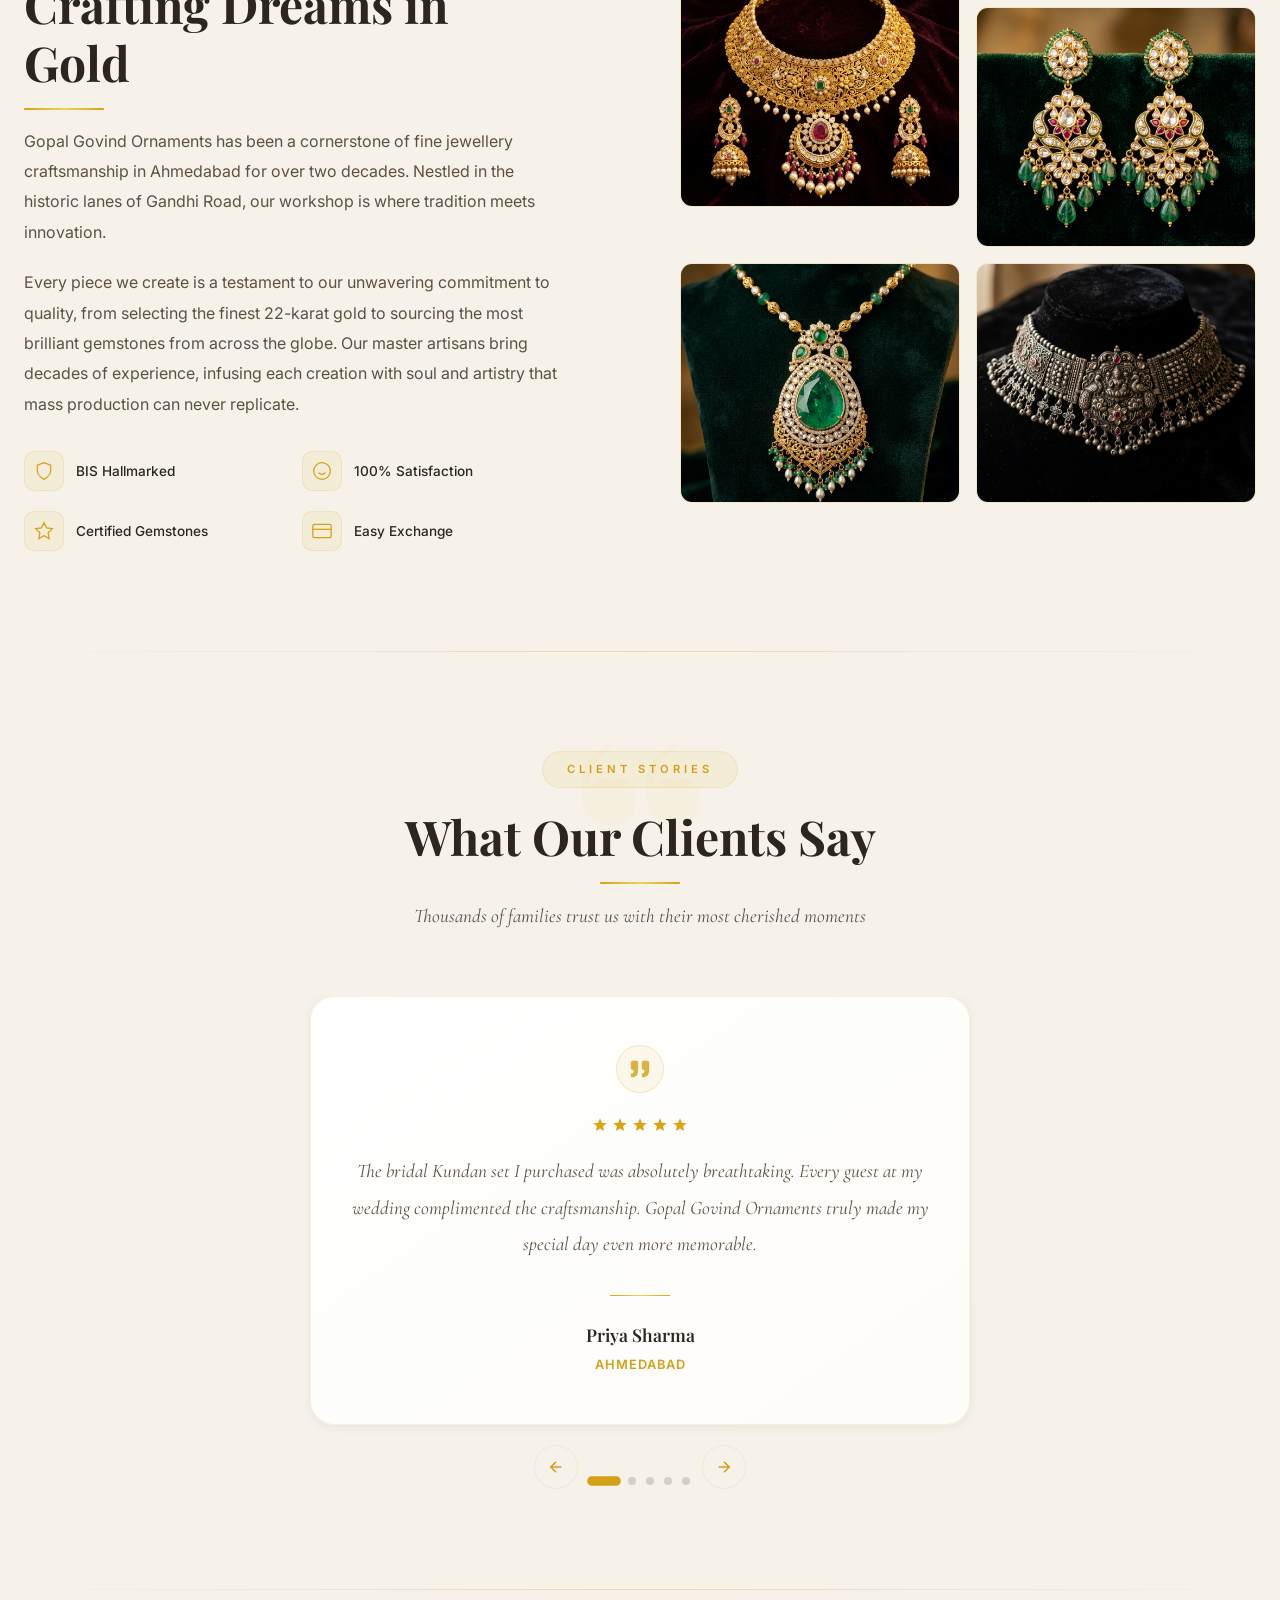
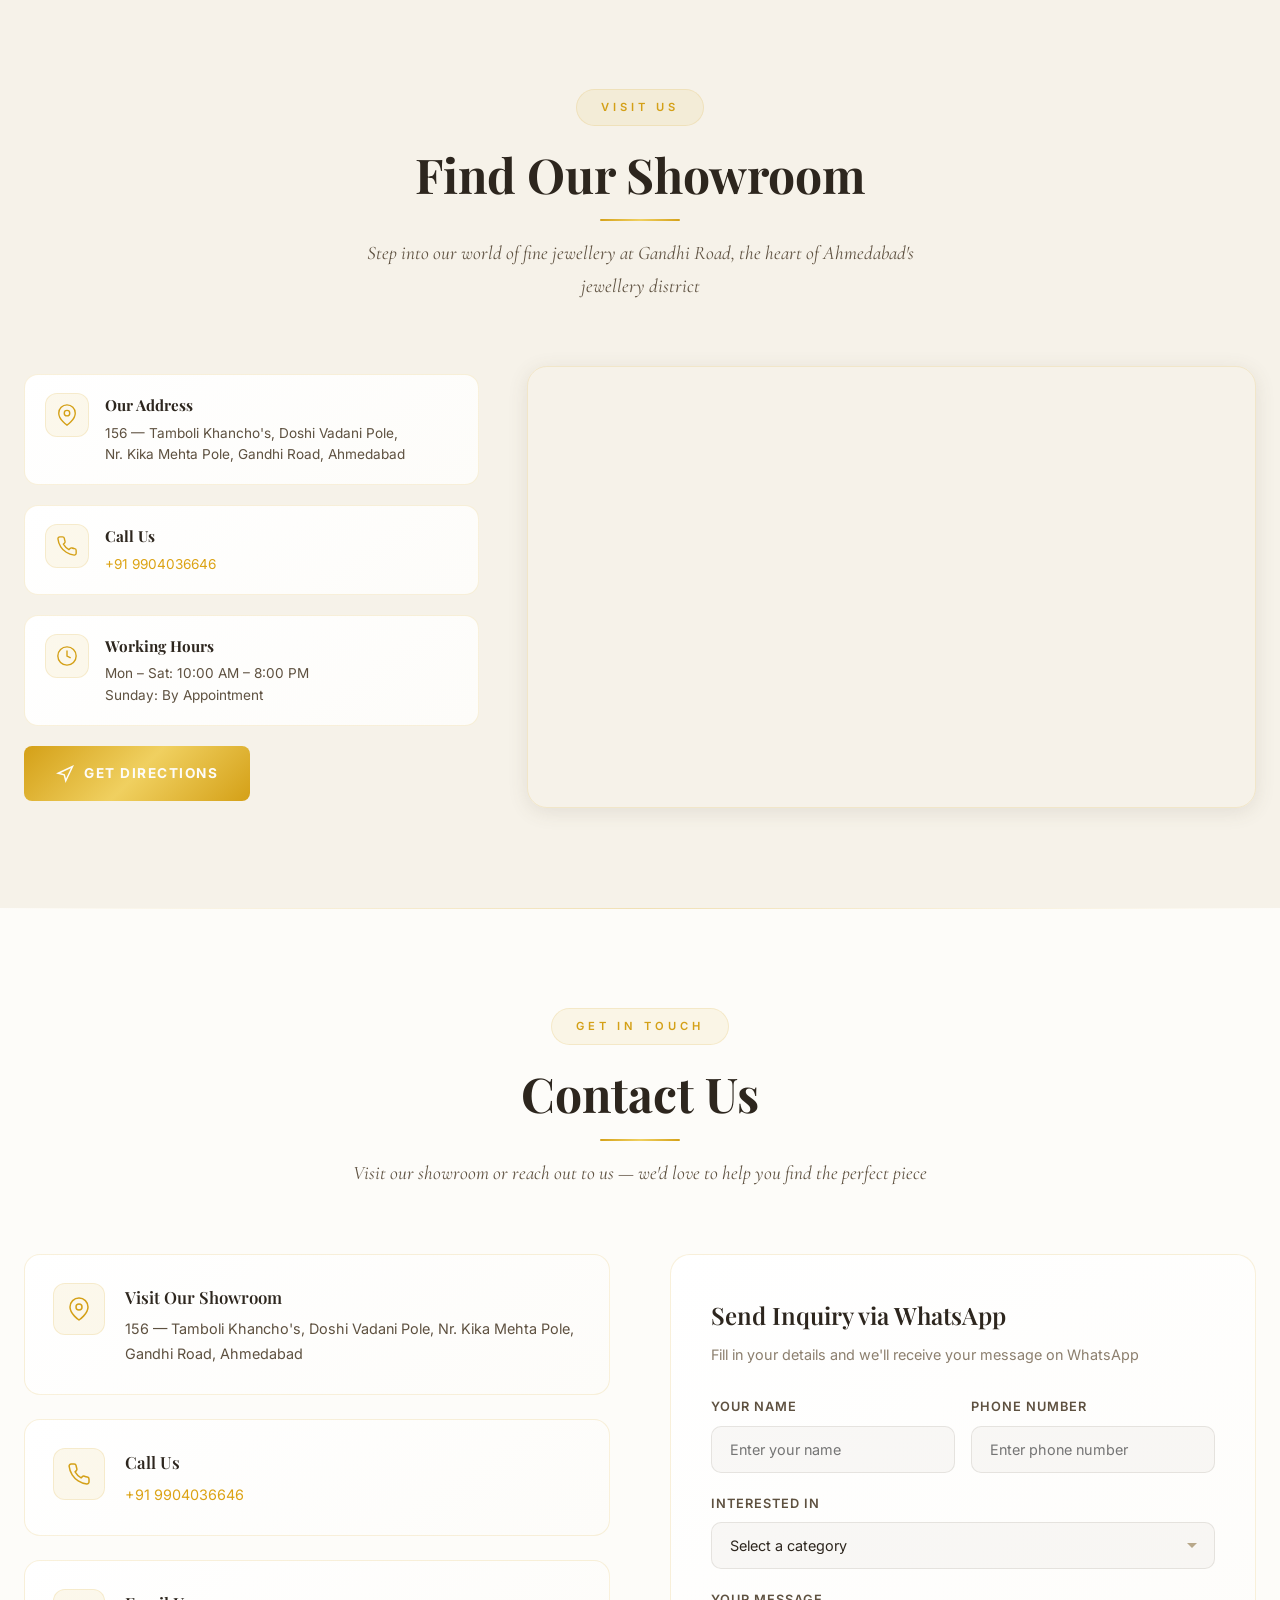
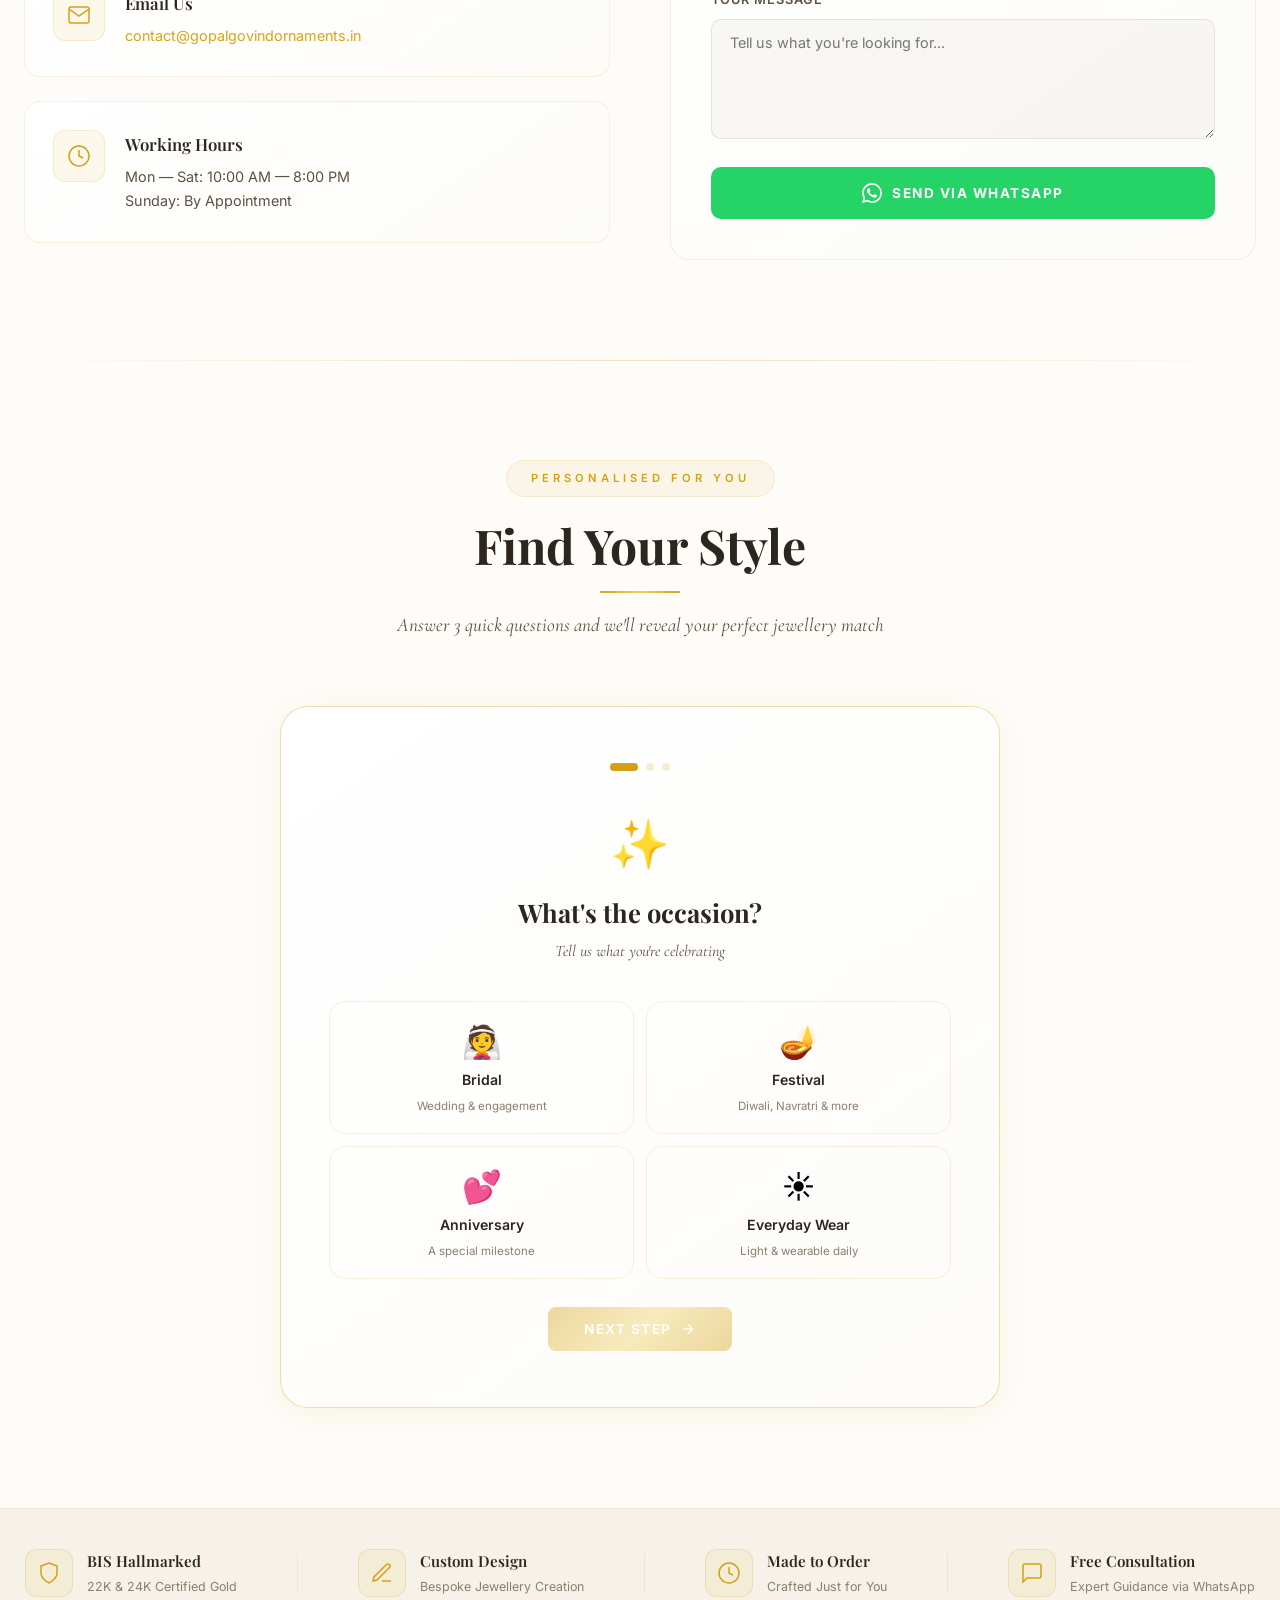
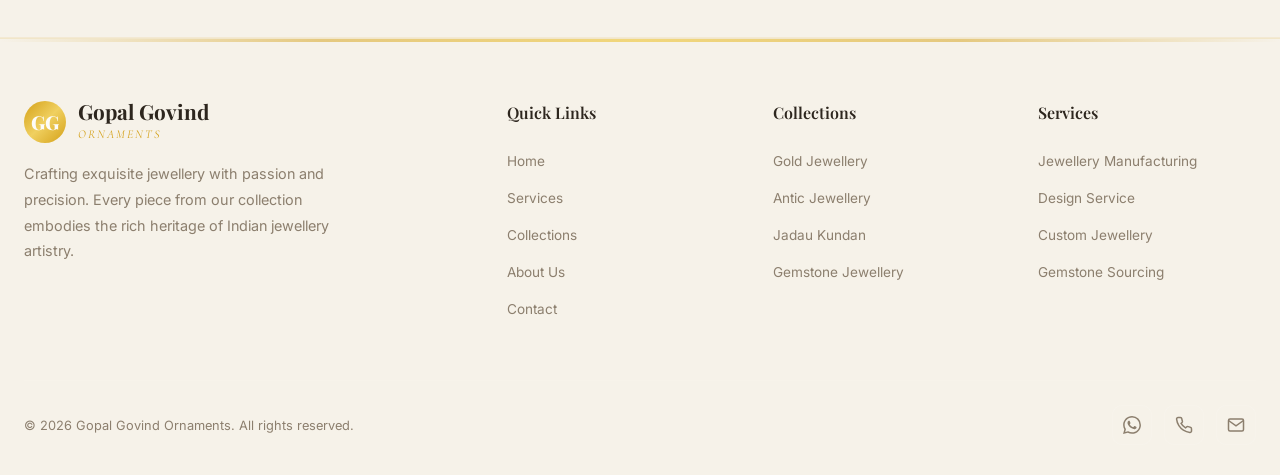
==== commit 96020c46: "feat: add homepage category filtering, wishlist functionality, and interactive UI components" ====
--- a/index.html
+++ b/index.html
@@ -71,14 +71,7 @@
                         <path d="M21 12.79A9 9 0 1 1 11.21 3 7 7 0 0 0 21 12.79z"></path>
                     </svg>
                 </button>
-                <a href="https://wa.me/917202951855?text=Hello%20Gopal%20Govind%20Ornaments!%20I'm%20interested%20in%20your%20jewellery%20collection."
-                    class="nav-whatsapp" target="_blank" rel="noopener">
-                    <svg viewBox="0 0 24 24" fill="currentColor">
-                        <path
-                            d="M17.472 14.382c-.297-.149-1.758-.867-2.03-.967-.273-.099-.471-.148-.67.15-.197.297-.767.966-.94 1.164-.173.199-.347.223-.644.075-.297-.15-1.255-.463-2.39-1.475-.883-.788-1.48-1.761-1.653-2.059-.173-.297-.018-.458.13-.606.134-.133.298-.347.446-.52.149-.174.198-.298.298-.497.099-.198.05-.371-.025-.52-.075-.149-.669-1.612-.916-2.207-.242-.579-.487-.5-.669-.51-.173-.008-.371-.01-.57-.01-.198 0-.52.074-.792.372-.272.297-1.04 1.016-1.04 2.479 0 1.462 1.065 2.875 1.213 3.074.149.198 2.096 3.2 5.077 4.487.709.306 1.262.489 1.694.625.712.227 1.36.195 1.871.118.571-.085 1.758-.719 2.006-1.413.248-.694.248-1.289.173-1.413-.074-.124-.272-.198-.57-.347m-5.421 7.403h-.004a9.87 9.87 0 01-5.031-1.378l-.361-.214-3.741.982.998-3.648-.235-.374a9.86 9.86 0 01-1.51-5.26c.001-5.45 4.436-9.884 9.888-9.884 2.64 0 5.122 1.03 6.988 2.898a9.825 9.825 0 012.893 6.994c-.003 5.45-4.437 9.884-9.885 9.884m8.413-18.297A11.815 11.815 0 0012.05 0C5.495 0 .16 5.335.157 11.892c0 2.096.547 4.142 1.588 5.945L.057 24l6.305-1.654a11.882 11.882 0 005.683 1.448h.005c6.554 0 11.89-5.335 11.893-11.893a11.821 11.821 0 00-3.48-8.413z" />
-                    </svg>
-                    Chat Now
-                </a>
+
             </div>
 
             <button class="hamburger" id="hamburger" onclick="toggleMenu()" aria-label="Toggle navigation menu">
@@ -91,6 +84,7 @@
 
     <!-- Hero Section -->
     <section class="hero" id="home">
+        <canvas id="hero-particles"></canvas>
         <div class="container">
             <div class="hero-content">
                 <div class="hero-badge">
@@ -156,6 +150,55 @@
         </div>
     </section>
 
+    <!-- Hero Marquee Ticker -->
+    <div class="hero-ticker" aria-hidden="true">
+        <div class="hero-ticker-track" id="hero-ticker-track">
+            <!-- Items duplicated for seamless loop -->
+            <span class="hero-ticker-item">BIS Hallmarked Gold<span class="hero-ticker-dot"></span></span>
+            <span class="hero-ticker-item">22K &amp; 24K Certified<span class="hero-ticker-dot"></span></span>
+            <span class="hero-ticker-item">Custom Jewellery Design<span class="hero-ticker-dot"></span></span>
+            <span class="hero-ticker-item">Since 3 Decades<span class="hero-ticker-dot"></span></span>
+            <span class="hero-ticker-item">Handcrafted Excellence<span class="hero-ticker-dot"></span></span>
+            <span class="hero-ticker-item">Ethically Sourced Gemstones<span class="hero-ticker-dot"></span></span>
+            <span class="hero-ticker-item">Gandhi Road, Ahmedabad<span class="hero-ticker-dot"></span></span>
+            <span class="hero-ticker-item">5000+ Happy Clients<span class="hero-ticker-dot"></span></span>
+            <!-- Duplicate set for seamless loop -->
+            <span class="hero-ticker-item">BIS Hallmarked Gold<span class="hero-ticker-dot"></span></span>
+            <span class="hero-ticker-item">22K &amp; 24K Certified<span class="hero-ticker-dot"></span></span>
+            <span class="hero-ticker-item">Custom Jewellery Design<span class="hero-ticker-dot"></span></span>
+            <span class="hero-ticker-item">Since 3 Decades<span class="hero-ticker-dot"></span></span>
+            <span class="hero-ticker-item">Handcrafted Excellence<span class="hero-ticker-dot"></span></span>
+            <span class="hero-ticker-item">Ethically Sourced Gemstones<span class="hero-ticker-dot"></span></span>
+            <span class="hero-ticker-item">Gandhi Road, Ahmedabad<span class="hero-ticker-dot"></span></span>
+            <span class="hero-ticker-item">5000+ Happy Clients<span class="hero-ticker-dot"></span></span>
+        </div>
+    </div>
+
+    <!-- Gold Rate Banner -->
+    <div class="gold-rate-banner" id="gold-rate-banner">
+        <div class="container">
+            <div class="gold-rate-inner">
+                <div class="gold-rate-live-dot">Live Indicative</div>
+                <div class="gold-rate-divider"></div>
+                <div class="gold-rate-item">
+                    <span class="gold-rate-karat">22K</span>
+                    <span class="gold-rate-price" id="rate-22k">₹6,842</span>
+                    <span class="gold-rate-unit">/gram</span>
+                    <span class="gold-rate-change" id="change-22k">▲ 0.4%</span>
+                </div>
+                <div class="gold-rate-divider"></div>
+                <div class="gold-rate-item">
+                    <span class="gold-rate-karat">24K</span>
+                    <span class="gold-rate-price" id="rate-24k">₹7,461</span>
+                    <span class="gold-rate-unit">/gram</span>
+                    <span class="gold-rate-change" id="change-24k">▲ 0.3%</span>
+                </div>
+                <div class="gold-rate-divider"></div>
+                <div class="gold-rate-note">* Indicative prices. Contact us for today's exact rate.</div>
+            </div>
+        </div>
+    </div>
+
     <!-- Services Section -->
     <section class="services" id="services">
         <div class="container">
@@ -224,6 +267,225 @@
         </div>
     </section>
 
+    <!-- Why Choose Us Section -->
+    <section class="why-section" id="why-us">
+        <div class="container">
+            <div class="section-header animate-on-scroll">
+                <div class="section-badge">Our Promise</div>
+                <h2 class="section-title">Why Choose Us</h2>
+                <div class="gold-line"></div>
+                <p class="section-subtitle">Six reasons why thousands of families trust Gopal Govind Ornaments for life's most precious moments</p>
+            </div>
+            <div class="why-grid">
+                <div class="why-card animate-on-scroll">
+                    <span class="why-card-number">01</span>
+                    <div class="why-card-icon">
+                        <svg viewBox="0 0 24 24"><path d="M12 22s8-4 8-10V5l-8-3-8 3v7c0 6 8 10 8 10z"/></svg>
+                    </div>
+                    <div class="why-card-title">BIS Hallmarked Gold</div>
+                    <div class="why-card-desc">Every piece is certified under the Bureau of Indian Standards hallmark — guaranteed purity you can trust with pride.</div>
+                    <div class="why-card-highlight">22K &amp; 24K Certified</div>
+                </div>
+                <div class="why-card animate-on-scroll">
+                    <span class="why-card-number">02</span>
+                    <div class="why-card-icon">
+                        <svg viewBox="0 0 24 24"><path d="M12 19l7-7 3 3-7 7-3-3z"/><path d="M18 13l-1.5-7.5L2 2l3.5 14.5L13 18l5-5z"/><circle cx="11" cy="11" r="2"/></svg>
+                    </div>
+                    <div class="why-card-title">Bespoke Custom Design</div>
+                    <div class="why-card-desc">Your dream jewellery, brought to life. Share your vision — our master artisans sketch, refine, and craft it perfectly.</div>
+                    <div class="why-card-highlight">2–4 Week Turnaround</div>
+                </div>
+                <div class="why-card animate-on-scroll">
+                    <span class="why-card-number">03</span>
+                    <div class="why-card-icon">
+                        <svg viewBox="0 0 24 24"><polygon points="12 2 15.09 8.26 22 9.27 17 14.14 18.18 21.02 12 17.77 5.82 21.02 7 14.14 2 9.27 8.91 8.26 12 2"/></svg>
+                    </div>
+                    <div class="why-card-title">Certified Gemstones</div>
+                    <div class="why-card-desc">Ethically sourced rubies, emeralds, sapphires and polki diamonds — each stone comes with lab certification.</div>
+                    <div class="why-card-highlight">Lab Certified</div>
+                </div>
+                <div class="why-card animate-on-scroll">
+                    <span class="why-card-number">04</span>
+                    <div class="why-card-icon">
+                        <svg viewBox="0 0 24 24"><rect x="1" y="4" width="22" height="16" rx="2" ry="2"/><line x1="1" y1="10" x2="23" y2="10"/></svg>
+                    </div>
+                    <div class="why-card-title">Hassle-Free Exchange</div>
+                    <div class="why-card-desc">Exchange your gold jewellery at current market rates, any time. Transparent, fair, and straightforward — always.</div>
+                    <div class="why-card-highlight">Market Rate Exchange</div>
+                </div>
+                <div class="why-card animate-on-scroll">
+                    <span class="why-card-number">05</span>
+                    <div class="why-card-icon">
+                        <svg viewBox="0 0 24 24"><path d="M21 15a2 2 0 0 1-2 2H7l-4 4V5a2 2 0 0 1 2-2h14a2 2 0 0 1 2 2z"/></svg>
+                    </div>
+                    <div class="why-card-title">Free WhatsApp Consult</div>
+                    <div class="why-card-desc">Get expert jewellery advice from our team instantly on WhatsApp — no appointment, no wait, anytime you need us.</div>
+                    <div class="why-card-highlight">Instant Response</div>
+                </div>
+                <div class="why-card animate-on-scroll">
+                    <span class="why-card-number">06</span>
+                    <div class="why-card-icon">
+                        <svg viewBox="0 0 24 24"><circle cx="12" cy="12" r="10"/><polyline points="12 6 12 12 16 14"/></svg>
+                    </div>
+                    <div class="why-card-title">25+ Years of Legacy</div>
+                    <div class="why-card-desc">Three decades of unwavering craftsmanship, 5,000+ happy families, and a reputation built on trust and artistry.</div>
+                    <div class="why-card-highlight">Est. 1999, Ahmedabad</div>
+                </div>
+            </div>
+        </div>
+    </section>
+
+    <!-- Category Showcase Section -->
+    <section class="category-showcase" id="categories">
+        <div class="container">
+            <div class="section-header animate-on-scroll">
+                <div class="section-badge">Explore By Category</div>
+                <h2 class="section-title">Our Collections</h2>
+                <div class="gold-line"></div>
+                <p class="section-subtitle">Four distinct worlds of fine jewellery, each telling its own story</p>
+            </div>
+
+            <div class="category-tiles">
+                <a href="collections.html?category=necklace" class="category-tile animate-on-scroll">
+                    <img src="images/nacklace41.png" alt="Gold Necklace Collection" class="category-tile-image" loading="lazy">
+                    <div class="category-tile-overlay"></div>
+                    <div class="category-tile-content">
+                        <span class="category-tile-label">Collection</span>
+                        <div class="category-tile-name">Haar &amp; Necklaces</div>
+                        <div class="category-tile-count">
+                            <svg viewBox="0 0 24 24"><path d="M5 12h14M12 5l7 7-7 7"/></svg>
+                            View Collection
+                        </div>
+                    </div>
+                </a>
+
+                <a href="collections.html?category=earrings" class="category-tile animate-on-scroll">
+                    <img src="images/earrings5.png" alt="Earrings Collection" class="category-tile-image" loading="lazy">
+                    <div class="category-tile-overlay"></div>
+                    <div class="category-tile-content">
+                        <span class="category-tile-label">Collection</span>
+                        <div class="category-tile-name">Earrings</div>
+                        <div class="category-tile-count">
+                            <svg viewBox="0 0 24 24"><path d="M5 12h14M12 5l7 7-7 7"/></svg>
+                            View Collection
+                        </div>
+                    </div>
+                </a>
+
+                <a href="collections.html?category=bangals" class="category-tile animate-on-scroll">
+                    <img src="images/bangles54.png" alt="Bangles Collection" class="category-tile-image" loading="lazy">
+                    <div class="category-tile-overlay"></div>
+                    <div class="category-tile-content">
+                        <span class="category-tile-label">Collection</span>
+                        <div class="category-tile-name">Bangles</div>
+                        <div class="category-tile-count">
+                            <svg viewBox="0 0 24 24"><path d="M5 12h14M12 5l7 7-7 7"/></svg>
+                            View Collection
+                        </div>
+                    </div>
+                </a>
+
+                <a href="collections.html?category=rings" class="category-tile animate-on-scroll">
+                    <img src="images/ruby_ring.png" alt="Rings Collection" class="category-tile-image" loading="lazy">
+                    <div class="category-tile-overlay"></div>
+                    <div class="category-tile-content">
+                        <span class="category-tile-label">Collection</span>
+                        <div class="category-tile-name">Rings</div>
+                        <div class="category-tile-count">
+                            <svg viewBox="0 0 24 24"><path d="M5 12h14M12 5l7 7-7 7"/></svg>
+                            View Collection
+                        </div>
+                    </div>
+                </a>
+            </div>
+        </div>
+    </section>
+
+    <!-- Bridal Lookbook Section -->
+    <section class="lookbook-section" id="lookbook">
+        <div class="container">
+            <div class="section-header animate-on-scroll">
+                <div class="section-badge">Bridal Showcase</div>
+                <h2 class="section-title">Bridal Lookbook</h2>
+                <div class="gold-line"></div>
+                <p class="section-subtitle">Drag to explore our most coveted bridal sets — crafted for the most memorable day of your life</p>
+            </div>
+            <div class="lookbook-track-wrapper" id="lookbook-wrapper">
+                <div class="lookbook-track" id="lookbook-track">
+                    <div class="lookbook-slide">
+                        <img src="images/kundan_bridal.png" alt="Kundan Bridal Set" loading="lazy">
+                        <div class="lookbook-slide-overlay"></div>
+                        <div class="lookbook-slide-content">
+                            <span class="lookbook-slide-tag">Jadau Kundan</span>
+                            <div class="lookbook-slide-title">The Royal Bridal Set</div>
+                            <a href="collections.html?category=necklace" class="lookbook-slide-cta">
+                                Explore Collection
+                                <svg viewBox="0 0 24 24"><path d="M5 12h14M12 5l7 7-7 7"/></svg>
+                            </a>
+                        </div>
+                    </div>
+                    <div class="lookbook-slide">
+                        <img src="images/gold_antique_nacklace.png" alt="Antique Gold Necklace" loading="lazy">
+                        <div class="lookbook-slide-overlay"></div>
+                        <div class="lookbook-slide-content">
+                            <span class="lookbook-slide-tag">Antique Gold</span>
+                            <div class="lookbook-slide-title">Heritage Bridal Haar</div>
+                            <a href="collections.html?category=necklace" class="lookbook-slide-cta">
+                                Explore Collection
+                                <svg viewBox="0 0 24 24"><path d="M5 12h14M12 5l7 7-7 7"/></svg>
+                            </a>
+                        </div>
+                    </div>
+                    <div class="lookbook-slide">
+                        <img src="images/kundan_necklace.png" alt="Kundan Necklace" loading="lazy">
+                        <div class="lookbook-slide-overlay"></div>
+                        <div class="lookbook-slide-content">
+                            <span class="lookbook-slide-tag">Kundan Meenakari</span>
+                            <div class="lookbook-slide-title">Bridal Meenakari Set</div>
+                            <a href="collections.html?category=necklace" class="lookbook-slide-cta">
+                                Explore Collection
+                                <svg viewBox="0 0 24 24"><path d="M5 12h14M12 5l7 7-7 7"/></svg>
+                            </a>
+                        </div>
+                    </div>
+                    <div class="lookbook-slide">
+                        <img src="images/gold_haar_necklace.png" alt="Gold Haar" loading="lazy">
+                        <div class="lookbook-slide-overlay"></div>
+                        <div class="lookbook-slide-content">
+                            <span class="lookbook-slide-tag">22K Gold</span>
+                            <div class="lookbook-slide-title">Classic Gold Haar</div>
+                            <a href="collections.html?category=necklace" class="lookbook-slide-cta">
+                                Explore Collection
+                                <svg viewBox="0 0 24 24"><path d="M5 12h14M12 5l7 7-7 7"/></svg>
+                            </a>
+                        </div>
+                    </div>
+                    <div class="lookbook-slide">
+                        <img src="images/gold_antique_nacklace_red.png" alt="Antique Necklace Red" loading="lazy">
+                        <div class="lookbook-slide-overlay"></div>
+                        <div class="lookbook-slide-content">
+                            <span class="lookbook-slide-tag">Temple Jewellery</span>
+                            <div class="lookbook-slide-title">South Indian Bridal</div>
+                            <a href="collections.html?category=necklace" class="lookbook-slide-cta">
+                                Explore Collection
+                                <svg viewBox="0 0 24 24"><path d="M5 12h14M12 5l7 7-7 7"/></svg>
+                            </a>
+                        </div>
+                    </div>
+                </div>
+            </div>
+            <div class="lookbook-nav">
+                <button class="lookbook-nav-btn" id="lookbook-prev" aria-label="Previous slide">
+                    <svg viewBox="0 0 24 24"><path d="M19 12H5M12 19l-7-7 7-7"/></svg>
+                </button>
+                <div class="lookbook-dots" id="lookbook-dots"></div>
+                <button class="lookbook-nav-btn" id="lookbook-next" aria-label="Next slide">
+                    <svg viewBox="0 0 24 24"><path d="M5 12h14M12 5l7 7-7 7"/></svg>
+                </button>
+            </div>
+        </div>
+    </section>
+
     <!-- Products Section -->
     <section class="products" id="products">
         <div class="container">
@@ -232,6 +494,14 @@
                 <h2 class="section-title">Featured Jewellery</h2>
                 <div class="gold-line"></div>
                 <p class="section-subtitle">Discover hand-picked masterpieces from our extensive collections</p>
+            </div>
+
+            <!-- Homepage Category Filter Tabs -->
+            <div class="home-filter-tabs" id="home-filter-tabs" role="tablist" aria-label="Filter products by category">
+                <button class="home-filter-tab active" data-category="all" role="tab" aria-selected="true" id="tab-all">All</button>
+                <button class="home-filter-tab" data-category="necklace" role="tab" aria-selected="false" id="tab-necklace">Necklaces</button>
+                <button class="home-filter-tab" data-category="earrings" role="tab" aria-selected="false" id="tab-earrings">Earrings</button>
+                <button class="home-filter-tab" data-category="bangals" role="tab" aria-selected="false" id="tab-bangals">Bangles</button>
             </div>
 
             <div class="products-grid" id="featured-products-grid">
@@ -246,6 +516,82 @@
                         <path d="M5 12h14M12 5l7 7-7 7" />
                     </svg>
                 </a>
+            </div>
+        </div>
+    </section>
+
+    <!-- Process / How It Works Section -->
+    <section class="process-section" id="process">
+        <div class="container">
+            <div class="section-header animate-on-scroll">
+                <div class="section-badge">Our Craft</div>
+                <h2 class="section-title">How We Work</h2>
+                <div class="gold-line"></div>
+                <p class="section-subtitle">From your first conversation to the final masterpiece — a seamless journey</p>
+            </div>
+
+            <div class="process-steps">
+                <div class="process-step animate-on-scroll">
+                    <div class="process-step-number">
+                        <svg class="process-step-icon" viewBox="0 0 24 24">
+                            <path d="M21 15a2 2 0 0 1-2 2H7l-4 4V5a2 2 0 0 1 2-2h14a2 2 0 0 1 2 2z"/>
+                        </svg>
+                        <div class="process-step-tag">1</div>
+                    </div>
+                    <h3 class="process-step-title">Consult</h3>
+                    <p class="process-step-description">Share your vision with our master jewellers — in person or via WhatsApp.</p>
+                </div>
+
+                <div class="process-step animate-on-scroll">
+                    <div class="process-step-number">
+                        <svg class="process-step-icon" viewBox="0 0 24 24">
+                            <path d="M12 19l7-7 3 3-7 7-3-3z"/>
+                            <path d="M18 13l-1.5-7.5L2 2l3.5 14.5L13 18l5-5z"/>
+                            <path d="M2 2l7.586 7.586"/>
+                            <circle cx="11" cy="11" r="2"/>
+                        </svg>
+                        <div class="process-step-tag">2</div>
+                    </div>
+                    <h3 class="process-step-title">Design</h3>
+                    <p class="process-step-description">Our artisans sketch and refine your custom design with gemstone selection.</p>
+                </div>
+
+                <div class="process-step animate-on-scroll">
+                    <div class="process-step-number">
+                        <svg class="process-step-icon" viewBox="0 0 24 24">
+                            <path d="M14.7 6.3a1 1 0 0 0 0 1.4l1.6 1.6a1 1 0 0 0 1.4 0l3.77-3.77a6 6 0 0 1-7.94 7.94l-6.91 6.91a2.12 2.12 0 0 1-3-3l6.91-6.91a6 6 0 0 1 7.94-7.94l-3.76 3.76z"/>
+                        </svg>
+                        <div class="process-step-tag">3</div>
+                    </div>
+                    <h3 class="process-step-title">Craft</h3>
+                    <p class="process-step-description">Handcrafted in our workshop using certified 22K gold and precious stones.</p>
+                </div>
+
+                <div class="process-step animate-on-scroll">
+                    <div class="process-step-number">
+                        <svg class="process-step-icon" viewBox="0 0 24 24">
+                            <path d="M12 22s8-4 8-10V5l-8-3-8 3v7c0 6 8 10 8 10z"/>
+                        </svg>
+                        <div class="process-step-tag">4</div>
+                    </div>
+                    <h3 class="process-step-title">Deliver</h3>
+                    <p class="process-step-description">Receive your hallmarked jewellery with certification and our quality guarantee.</p>
+                </div>
+            </div>
+        </div>
+    </section>
+
+    <!-- FAQ Section (Homepage) -->
+    <section class="faq-section-home" id="faq">
+        <div class="container">
+            <div class="section-header animate-on-scroll">
+                <div class="section-badge">Got Questions?</div>
+                <h2 class="section-title">Frequently Asked</h2>
+                <div class="gold-line"></div>
+                <p class="section-subtitle">Everything you need to know before you shop with us</p>
+            </div>
+            <div class="faq-list" id="home-faq-list">
+                <!-- FAQ items rendered by home.js -->
             </div>
         </div>
     </section>
@@ -324,12 +670,87 @@
 
     <!-- Testimonials Section -->
     <section class="testimonials" id="testimonials">
-        <div class="testimonials-container animate-on-scroll">
-            <div class="testimonial-track" id="testimonial-track">
-                <!-- Testimonials will be dynamically inserted by home.js -->
-            </div>
-            <div class="testimonial-dots" id="testimonial-dots">
-                <!-- Dots will be dynamically inserted by home.js -->
+        <!-- Decorative background quote -->
+        <div class="testimonials-bg-quote" aria-hidden="true">&ldquo;</div>
+
+        <div class="container">
+            <div class="section-header animate-on-scroll">
+                <div class="section-badge">Client Stories</div>
+                <h2 class="section-title">What Our Clients Say</h2>
+                <div class="gold-line"></div>
+                <p class="section-subtitle">Thousands of families trust us with their most cherished moments</p>
+            </div>
+
+            <div class="testimonials-container animate-on-scroll">
+                <div class="testimonial-track" id="testimonial-track">
+                    <!-- Testimonials will be dynamically inserted by home.js -->
+                </div>
+
+                <div class="testimonial-nav">
+                    <button class="testimonial-nav-btn" id="testimonial-prev" aria-label="Previous testimonial">
+                        <svg viewBox="0 0 24 24"><path d="M19 12H5M12 19l-7-7 7-7"/></svg>
+                    </button>
+                    <div class="testimonial-dots" id="testimonial-dots"></div>
+                    <button class="testimonial-nav-btn" id="testimonial-next" aria-label="Next testimonial">
+                        <svg viewBox="0 0 24 24"><path d="M5 12h14M12 5l7 7-7 7"/></svg>
+                    </button>
+                </div>
+            </div>
+        </div>
+    </section>
+
+    <!-- Store Visit Section -->
+    <section class="store-visit-section" id="store-visit">
+        <div class="container">
+            <div class="section-header animate-on-scroll">
+                <div class="section-badge">Visit Us</div>
+                <h2 class="section-title">Find Our Showroom</h2>
+                <div class="gold-line"></div>
+                <p class="section-subtitle">Step into our world of fine jewellery at Gandhi Road, the heart of Ahmedabad's jewellery district</p>
+            </div>
+            <div class="store-visit-grid animate-on-scroll">
+                <div class="store-visit-info">
+                    <div class="store-info-card">
+                        <div class="store-info-icon">
+                            <svg viewBox="0 0 24 24"><path d="M21 10c0 7-9 13-9 13s-9-6-9-13a9 9 0 0118 0z"/><circle cx="12" cy="10" r="3"/></svg>
+                        </div>
+                        <div>
+                            <div class="store-info-title">Our Address</div>
+                            <div class="store-info-text">156 — Tamboli Khancho's, Doshi Vadani Pole,<br>Nr. Kika Mehta Pole, Gandhi Road, Ahmedabad</div>
+                        </div>
+                    </div>
+                    <div class="store-info-card">
+                        <div class="store-info-icon">
+                            <svg viewBox="0 0 24 24"><path d="M22 16.92v3a2 2 0 01-2.18 2 19.79 19.79 0 01-8.63-3.07A19.5 19.5 0 015.19 12.9a19.79 19.79 0 01-3.07-8.67A2 2 0 014.11 2h3a2 2 0 012 1.72 12.84 12.84 0 00.7 2.81 2 2 0 01-.45 2.11L8.09 9.91a16 16 0 006 6l1.27-1.27a2 2 0 012.11-.45 12.84 12.84 0 002.81.7A2 2 0 0122 16.92z"/></svg>
+                        </div>
+                        <div>
+                            <div class="store-info-title">Call Us</div>
+                            <div class="store-info-text"><a href="tel:+919904036646">+91 9904036646</a></div>
+                        </div>
+                    </div>
+                    <div class="store-info-card">
+                        <div class="store-info-icon">
+                            <svg viewBox="0 0 24 24"><circle cx="12" cy="12" r="10"/><polyline points="12 6 12 12 16 14"/></svg>
+                        </div>
+                        <div>
+                            <div class="store-info-title">Working Hours</div>
+                            <div class="store-info-text">Mon – Sat: 10:00 AM – 8:00 PM<br>Sunday: By Appointment</div>
+                        </div>
+                    </div>
+                    <a href="https://maps.google.com/?q=Tamboli+Khancho+Gandhi+Road+Ahmedabad" target="_blank" rel="noopener" class="store-directions-btn">
+                        <svg viewBox="0 0 24 24"><polygon points="3 11 22 2 13 21 11 13 3 11"/></svg>
+                        Get Directions
+                    </a>
+                </div>
+                <div class="store-map-container">
+                    <iframe
+                        src="https://www.google.com/maps/embed?pb=!1m18!1m12!1m3!1d3672.0754!2d72.5813!3d23.0225!2m3!1f0!2f0!3f0!3m2!1i1024!2i768!4f13.1!3m3!1m2!1s0x395e848abad45249%3A0xa70c6dc143ef8e65!2sGandhi+Road%2C+Ahmedabad%2C+Gujarat!5e0!3m2!1sen!2sin!4v1695123456789"
+                        title="Gopal Govind Ornaments Location — Gandhi Road, Ahmedabad"
+                        allowfullscreen=""
+                        loading="lazy"
+                        referrerpolicy="no-referrer-when-downgrade">
+                    </iframe>
+                </div>
             </div>
         </div>
     </section>
@@ -443,6 +864,167 @@
                             Send via WhatsApp
                         </button>
                     </form>
+                </div>
+            </div>
+        </div>
+    </section>
+
+    <!-- Style Quiz Section -->
+    <section class="quiz-section" id="style-quiz">
+        <div class="container">
+            <div class="section-header animate-on-scroll">
+                <div class="section-badge">Personalised For You</div>
+                <h2 class="section-title">Find Your Style</h2>
+                <div class="gold-line"></div>
+                <p class="section-subtitle">Answer 3 quick questions and we'll reveal your perfect jewellery match</p>
+            </div>
+            <div class="quiz-widget animate-on-scroll" id="quiz-widget">
+                <!-- Step 1 -->
+                <div class="quiz-step active" id="quiz-step-1">
+                    <div class="quiz-step-indicator">
+                        <div class="quiz-step-dot active"></div>
+                        <div class="quiz-step-dot"></div>
+                        <div class="quiz-step-dot"></div>
+                    </div>
+                    <span class="quiz-emoji">✨</span>
+                    <div class="quiz-question">What's the occasion?</div>
+                    <div class="quiz-subtext">Tell us what you're celebrating</div>
+                    <div class="quiz-options" id="quiz-options-1">
+                        <button class="quiz-option" data-value="bridal">
+                            <span class="quiz-option-emoji">👰</span>
+                            <span class="quiz-option-label">Bridal</span>
+                            <span class="quiz-option-sub">Wedding &amp; engagement</span>
+                        </button>
+                        <button class="quiz-option" data-value="festival">
+                            <span class="quiz-option-emoji">🪔</span>
+                            <span class="quiz-option-label">Festival</span>
+                            <span class="quiz-option-sub">Diwali, Navratri &amp; more</span>
+                        </button>
+                        <button class="quiz-option" data-value="anniversary">
+                            <span class="quiz-option-emoji">💕</span>
+                            <span class="quiz-option-label">Anniversary</span>
+                            <span class="quiz-option-sub">A special milestone</span>
+                        </button>
+                        <button class="quiz-option" data-value="everyday">
+                            <span class="quiz-option-emoji">☀️</span>
+                            <span class="quiz-option-label">Everyday Wear</span>
+                            <span class="quiz-option-sub">Light &amp; wearable daily</span>
+                        </button>
+                    </div>
+                    <div class="quiz-actions">
+                        <button class="quiz-btn-next" id="quiz-next-1" disabled>
+                            Next Step
+                            <svg viewBox="0 0 24 24" width="16" height="16" fill="none" stroke="currentColor" stroke-width="2"><path d="M5 12h14M12 5l7 7-7 7"/></svg>
+                        </button>
+                    </div>
+                </div>
+                <!-- Step 2 -->
+                <div class="quiz-step" id="quiz-step-2">
+                    <div class="quiz-step-indicator">
+                        <div class="quiz-step-dot done"></div>
+                        <div class="quiz-step-dot active"></div>
+                        <div class="quiz-step-dot"></div>
+                    </div>
+                    <span class="quiz-emoji">💛</span>
+                    <div class="quiz-question">What's your style?</div>
+                    <div class="quiz-subtext">Choose what resonates most with you</div>
+                    <div class="quiz-options" id="quiz-options-2">
+                        <button class="quiz-option" data-value="traditional">
+                            <span class="quiz-option-emoji">🏛️</span>
+                            <span class="quiz-option-label">Traditional</span>
+                            <span class="quiz-option-sub">Classic Indian designs</span>
+                        </button>
+                        <button class="quiz-option" data-value="contemporary">
+                            <span class="quiz-option-emoji">✦</span>
+                            <span class="quiz-option-label">Contemporary</span>
+                            <span class="quiz-option-sub">Modern &amp; minimal</span>
+                        </button>
+                        <button class="quiz-option" data-value="opulent">
+                            <span class="quiz-option-emoji">👑</span>
+                            <span class="quiz-option-label">Opulent</span>
+                            <span class="quiz-option-sub">Grand &amp; statement</span>
+                        </button>
+                        <button class="quiz-option" data-value="nature">
+                            <span class="quiz-option-emoji">🌿</span>
+                            <span class="quiz-option-label">Nature Inspired</span>
+                            <span class="quiz-option-sub">Floral &amp; organic motifs</span>
+                        </button>
+                    </div>
+                    <div class="quiz-actions">
+                        <button class="quiz-btn-back" id="quiz-back-2">
+                            <svg viewBox="0 0 24 24" width="14" height="14" fill="none" stroke="currentColor" stroke-width="2"><path d="M19 12H5M12 19l-7-7 7-7"/></svg>
+                            Back
+                        </button>
+                        <button class="quiz-btn-next" id="quiz-next-2" disabled>
+                            Next Step
+                            <svg viewBox="0 0 24 24" width="16" height="16" fill="none" stroke="currentColor" stroke-width="2"><path d="M5 12h14M12 5l7 7-7 7"/></svg>
+                        </button>
+                    </div>
+                </div>
+                <!-- Step 3 -->
+                <div class="quiz-step" id="quiz-step-3">
+                    <div class="quiz-step-indicator">
+                        <div class="quiz-step-dot done"></div>
+                        <div class="quiz-step-dot done"></div>
+                        <div class="quiz-step-dot active"></div>
+                    </div>
+                    <span class="quiz-emoji">💎</span>
+                    <div class="quiz-question">Favourite metal &amp; stone?</div>
+                    <div class="quiz-subtext">What draws you in most?</div>
+                    <div class="quiz-options" id="quiz-options-3">
+                        <button class="quiz-option" data-value="gold">
+                            <span class="quiz-option-emoji">🪙</span>
+                            <span class="quiz-option-label">Pure Gold</span>
+                            <span class="quiz-option-sub">22K hallmarked gold</span>
+                        </button>
+                        <button class="quiz-option" data-value="kundan">
+                            <span class="quiz-option-emoji">🔷</span>
+                            <span class="quiz-option-label">Kundan &amp; Polki</span>
+                            <span class="quiz-option-sub">Uncut diamonds &amp; enamel</span>
+                        </button>
+                        <button class="quiz-option" data-value="gemstone">
+                            <span class="quiz-option-emoji">🔴</span>
+                            <span class="quiz-option-label">Gemstones</span>
+                            <span class="quiz-option-sub">Ruby, emerald, sapphire</span>
+                        </button>
+                        <button class="quiz-option" data-value="antique">
+                            <span class="quiz-option-emoji">🏺</span>
+                            <span class="quiz-option-label">Antique Finish</span>
+                            <span class="quiz-option-sub">Oxidized heritage look</span>
+                        </button>
+                    </div>
+                    <div class="quiz-actions">
+                        <button class="quiz-btn-back" id="quiz-back-3">
+                            <svg viewBox="0 0 24 24" width="14" height="14" fill="none" stroke="currentColor" stroke-width="2"><path d="M19 12H5M12 19l-7-7 7-7"/></svg>
+                            Back
+                        </button>
+                        <button class="quiz-btn-next" id="quiz-next-3" disabled>
+                            See My Match
+                            <svg viewBox="0 0 24 24" width="16" height="16" fill="none" stroke="currentColor" stroke-width="2"><path d="M5 12h14M12 5l7 7-7 7"/></svg>
+                        </button>
+                    </div>
+                </div>
+                <!-- Result -->
+                <div class="quiz-step" id="quiz-result">
+                    <div class="quiz-step-indicator">
+                        <div class="quiz-step-dot done"></div>
+                        <div class="quiz-step-dot done"></div>
+                        <div class="quiz-step-dot done"></div>
+                    </div>
+                    <span class="quiz-emoji">🎉</span>
+                    <div class="quiz-result-category" id="quiz-result-category">Your Match: Gold Jewellery</div>
+                    <div class="quiz-question" id="quiz-result-title">You're a Classic Gold Lover!</div>
+                    <div class="quiz-result-desc" id="quiz-result-desc">Based on your answers, our 22K Gold Collection is your perfect match — timeless, pure, and breathtakingly beautiful.</div>
+                    <div class="quiz-result-cta">
+                        <a href="#" class="btn-primary" id="quiz-result-link">
+                            View My Collection
+                            <svg width="16" height="16" viewBox="0 0 24 24" fill="none" stroke="currentColor" stroke-width="2"><path d="M5 12h14M12 5l7 7-7 7"/></svg>
+                        </a>
+                        <a href="https://wa.me/917202951855?text=Hello%20Gopal%20Govind%20Ornaments!%20I%20took%20your%20style%20quiz%20and%20would%20love%20to%20see%20jewellery%20recommendations!" target="_blank" rel="noopener" class="btn-secondary">
+                            WhatsApp Us
+                        </a>
+                    </div>
+                    <button class="quiz-restart-btn" id="quiz-restart" style="margin-top: 16px;">Take Quiz Again</button>
                 </div>
             </div>
         </div>
@@ -568,6 +1150,28 @@
         </div>
     </footer>
 
+    <!-- Mobile Bottom Navigation Bar -->
+    <nav class="mobile-bottom-nav" id="mobile-bottom-nav" aria-label="Mobile navigation">
+        <div class="mobile-bottom-nav-inner">
+            <a href="index.html" class="mobile-nav-item active">
+                <svg viewBox="0 0 24 24"><path d="M3 9l9-7 9 7v11a2 2 0 01-2 2H5a2 2 0 01-2-2z"/><polyline points="9 22 9 12 15 12 15 22"/></svg>
+                <span>Home</span>
+            </a>
+            <a href="collections.html" class="mobile-nav-item">
+                <svg viewBox="0 0 24 24"><rect x="2" y="3" width="20" height="14" rx="2" ry="2"/><line x1="8" y1="21" x2="16" y2="21"/><line x1="12" y1="17" x2="12" y2="21"/></svg>
+                <span>Browse</span>
+            </a>
+            <a href="contact.html" class="mobile-nav-item">
+                <svg viewBox="0 0 24 24"><path d="M21 10c0 7-9 13-9 13s-9-6-9-13a9 9 0 0118 0z"/><circle cx="12" cy="10" r="3"/></svg>
+                <span>Visit</span>
+            </a>
+            <a href="https://wa.me/919904036646?text=Hello%20Gopal%20Govind%20Ornaments!%20I'm%20interested%20in%20your%20jewellery%20collection." target="_blank" rel="noopener" class="mobile-nav-item mobile-nav-whatsapp">
+                <svg viewBox="0 0 24 24"><path d="M17.472 14.382c-.297-.149-1.758-.867-2.03-.967-.273-.099-.471-.148-.67.15-.197.297-.767.966-.94 1.164-.173.199-.347.223-.644.075-.297-.15-1.255-.463-2.39-1.475-.883-.788-1.48-1.761-1.653-2.059-.173-.297-.018-.458.13-.606.134-.133.298-.347.446-.52.149-.174.198-.298.298-.497.099-.198.05-.371-.025-.52-.075-.149-.669-1.612-.916-2.207-.242-.579-.487-.5-.669-.51-.173-.008-.371-.01-.57-.01-.198 0-.52.074-.792.372-.272.297-1.04 1.016-1.04 2.479 0 1.462 1.065 2.875 1.213 3.074.149.198 2.096 3.2 5.077 4.487.709.306 1.262.489 1.694.625.712.227 1.36.195 1.871.118.571-.085 1.758-.719 2.006-1.413.248-.694.248-1.289.173-1.413-.074-.124-.272-.198-.57-.347m-5.421 7.403h-.004a9.87 9.87 0 01-5.031-1.378l-.361-.214-3.741.982.998-3.648-.235-.374a9.86 9.86 0 01-1.51-5.26c.001-5.45 4.436-9.884 9.888-9.884 2.64 0 5.122 1.03 6.988 2.898a9.825 9.825 0 012.893 6.994c-.003 5.45-4.437 9.884-9.885 9.884m8.413-18.297A11.815 11.815 0 0012.05 0C5.495 0 .16 5.335.157 11.892c0 2.096.547 4.142 1.588 5.945L.057 24l6.305-1.654a11.882 11.882 0 005.683 1.448h.005c6.554 0 11.89-5.335 11.893-11.893a11.821 11.821 0 00-3.48-8.413z"/></svg>
+                <span>Chat</span>
+            </a>
+        </div>
+    </nav>
+
     <!-- Floating WhatsApp Button -->
     <a href="https://wa.me/919904036646?text=Hello%20Gopal%20Govind%20Ornaments!%20I'm%20interested%20in%20your%20jewellery%20collection."
         class="whatsapp-float" target="_blank" rel="noopener" aria-label="Chat on WhatsApp" id="whatsapp-float">
--- a/styles.css
+++ b/styles.css
@@ -1006,32 +1006,41 @@
 .btn-whatsapp {
   display: inline-flex;
   align-items: center;
-  gap: 8px;
-  padding: 12px 22px;
-  background: rgba(37, 211, 102, 0.1);
-  border: 1px solid rgba(37, 211, 102, 0.3);
-  border-radius: 8px;
-  color: #25d366;
-  font-size: 0.8rem;
+  gap: 10px;
+  padding: 12px 24px;
+  background: rgba(212, 160, 23, 0.04);
+  border: 1px solid rgba(212, 160, 23, 0.25);
+  border-radius: 50px;
+  color: var(--text-primary);
+  font-family: var(--font-body);
+  font-size: 0.75rem;
   font-weight: 600;
-  letter-spacing: 0.5px;
+  text-transform: uppercase;
+  letter-spacing: 1.5px;
   transition: var(--transition-smooth);
   cursor: pointer;
   white-space: nowrap;
+  box-shadow: 0 2px 10px rgba(0, 0, 0, 0.02);
 }
 
 .btn-whatsapp:hover {
-  background: #25d366;
-  color: #fff;
-  border-color: #25d366;
-  box-shadow: 0 4px 20px rgba(37, 211, 102, 0.3);
+  background: var(--gradient-gold);
+  color: var(--bg-primary);
+  border-color: transparent;
+  box-shadow: 0 4px 15px rgba(212, 160, 23, 0.25);
   transform: translateY(-2px);
 }
 
 .btn-whatsapp svg {
-  width: 18px;
-  height: 18px;
+  width: 16px;
+  height: 16px;
   flex-shrink: 0;
+  color: #25d366;
+  transition: var(--transition-fast);
+}
+
+.btn-whatsapp:hover svg {
+  color: var(--bg-primary);
 }
 
 /* =====================
@@ -2990,24 +2999,31 @@
 /* Weight pill badges in cards */
 .weight-pill {
   display: inline-block;
-  padding: 3px 10px;
+  padding: 4px 12px;
+  border: 1px solid rgba(212, 160, 23, 0.2);
   border-radius: 50px;
-  font-size: 0.68rem;
-  font-weight: 700;
-  letter-spacing: 0.5px;
-  margin: 2px 2px 0 0;
-}
-.weight-pill.light  { background: rgba(100, 160, 80, 0.12); color: #5a9e45; border: 1px solid rgba(100,160,80,0.25); }
-.weight-pill.medium { background: rgba(212, 160, 23, 0.1);  color: var(--gold-600); border: 1px solid rgba(212,160,23,0.25); }
-.weight-pill.premium{ background: rgba(155, 27, 48, 0.1);   color: var(--ruby);     border: 1px solid rgba(155,27,48,0.25); }
-
-/* Pulsing green glow on the customize & order button */
+  font-family: var(--font-body);
+  font-size: 0.65rem;
+  font-weight: 600;
+  text-transform: uppercase;
+  letter-spacing: 1px;
+  margin: 4px 4px 0 0;
+  background: rgba(212, 160, 23, 0.04);
+  color: var(--text-secondary);
+}
+.weight-pill.light, .weight-pill.medium, .weight-pill.premium { 
+  background: rgba(212, 160, 23, 0.04); 
+  color: var(--text-secondary); 
+  border-color: rgba(212, 160, 23, 0.2); 
+}
+
+/* Pulsing gold glow on the customize & order button */
 @keyframes glow-pulse {
-  0%, 100% { box-shadow: 0 0 0 0 rgba(37, 211, 102, 0); }
-  50%       { box-shadow: 0 0 16px 4px rgba(37, 211, 102, 0.35); }
+  0%, 100% { box-shadow: 0 0 0 0 rgba(212, 160, 23, 0); }
+  50%       { box-shadow: 0 0 16px 4px rgba(212, 160, 23, 0.25); }
 }
 .btn-whatsapp:hover {
-  animation: glow-pulse 1.6s ease-in-out infinite;
+  animation: glow-pulse 2s ease-in-out infinite;
 }
 
 /* =====================
@@ -3073,3 +3089,2281 @@
   .trust-divider { display: none; }
   .weight-btn-group { gap: 8px; }
 }
+
+/* =====================
+   HERO GRAIN OVERLAY
+   ===================== */
+.hero::before {
+  content: '';
+  position: absolute;
+  top: 0; left: 0;
+  width: 100%; height: 100%;
+  background:
+    radial-gradient(ellipse 800px 600px at 20% 50%, rgba(212, 160, 23, 0.07) 0%, transparent 70%),
+    radial-gradient(ellipse 600px 400px at 80% 30%, rgba(212, 160, 23, 0.05) 0%, transparent 70%),
+    url("data:image/svg+xml,%3Csvg viewBox='0 0 256 256' xmlns='http://www.w3.org/2000/svg'%3E%3Cfilter id='noise'%3E%3CfeTurbulence type='fractalNoise' baseFrequency='0.9' numOctaves='4' stitchTiles='stitch'/%3E%3C/filter%3E%3Crect width='100%25' height='100%25' filter='url(%23noise)' opacity='0.04'/%3E%3C/svg%3E");
+  pointer-events: none;
+  z-index: 0;
+}
+
+/* =====================
+   HERO MARQUEE TICKER
+   ===================== */
+.hero-ticker {
+  width: 100%;
+  overflow: hidden;
+  background: rgba(212, 160, 23, 0.06);
+  border-top: 1px solid rgba(212, 160, 23, 0.15);
+  border-bottom: 1px solid rgba(212, 160, 23, 0.15);
+  padding: 12px 0;
+  position: relative;
+  z-index: 2;
+}
+
+.hero-ticker-track {
+  display: flex;
+  gap: 0;
+  animation: ticker-scroll 22s linear infinite;
+  white-space: nowrap;
+}
+
+.hero-ticker-item {
+  display: inline-flex;
+  align-items: center;
+  gap: 12px;
+  padding: 0 40px;
+  font-size: 0.7rem;
+  font-weight: 700;
+  letter-spacing: 3px;
+  text-transform: uppercase;
+  color: var(--gold-500);
+  flex-shrink: 0;
+}
+
+.hero-ticker-dot {
+  width: 5px;
+  height: 5px;
+  background: var(--gold-500);
+  border-radius: 50%;
+  opacity: 0.6;
+  flex-shrink: 0;
+}
+
+@keyframes ticker-scroll {
+  0%   { transform: translateX(0); }
+  100% { transform: translateX(-50%); }
+}
+
+/* =====================
+   CATEGORY SHOWCASE
+   ===================== */
+.category-showcase {
+  padding: var(--section-padding);
+  background: var(--bg-secondary);
+  position: relative;
+}
+
+.category-showcase::before {
+  content: '';
+  position: absolute;
+  top: 0; left: 0;
+  width: 100%; height: 1px;
+  background: linear-gradient(90deg, transparent, rgba(212, 160, 23, 0.3), transparent);
+}
+
+.category-tiles {
+  display: grid;
+  grid-template-columns: repeat(4, 1fr);
+  gap: 20px;
+}
+
+.category-tile {
+  position: relative;
+  border-radius: 20px;
+  overflow: hidden;
+  border: var(--border-gold);
+  cursor: pointer;
+  text-decoration: none;
+  display: block;
+  aspect-ratio: 3 / 4;
+  transition: var(--transition-smooth);
+  background: var(--bg-card);
+  box-shadow: var(--shadow-sm);
+}
+
+.category-tile:hover {
+  transform: translateY(-8px);
+  box-shadow: var(--shadow-gold-lg);
+  border-color: rgba(212, 160, 23, 0.5);
+}
+
+.category-tile-image {
+  width: 100%;
+  height: 100%;
+  object-fit: cover;
+  transition: transform 0.7s cubic-bezier(0.4, 0, 0.2, 1);
+  display: block;
+}
+
+.category-tile:hover .category-tile-image {
+  transform: scale(1.08);
+}
+
+.category-tile-overlay {
+  position: absolute;
+  inset: 0;
+  background: linear-gradient(
+    to top,
+    rgba(10, 6, 0, 0.82) 0%,
+    rgba(10, 6, 0, 0.35) 45%,
+    rgba(10, 6, 0, 0.05) 100%
+  );
+  transition: var(--transition-smooth);
+}
+
+.category-tile:hover .category-tile-overlay {
+  background: linear-gradient(
+    to top,
+    rgba(10, 6, 0, 0.88) 0%,
+    rgba(10, 6, 0, 0.4) 55%,
+    rgba(10, 6, 0, 0.08) 100%
+  );
+}
+
+.category-tile-content {
+  position: absolute;
+  bottom: 0;
+  left: 0;
+  right: 0;
+  padding: 28px 24px;
+  transform: translateY(8px);
+  transition: var(--transition-smooth);
+}
+
+.category-tile:hover .category-tile-content {
+  transform: translateY(0);
+}
+
+.category-tile-label {
+  font-size: 0.65rem;
+  font-weight: 700;
+  letter-spacing: 3px;
+  text-transform: uppercase;
+  color: var(--gold-400);
+  margin-bottom: 6px;
+  display: block;
+  opacity: 0.9;
+}
+
+.category-tile-name {
+  font-family: var(--font-display);
+  font-size: 1.5rem;
+  font-weight: 700;
+  color: #fff;
+  line-height: 1.2;
+  margin-bottom: 10px;
+}
+
+.category-tile-count {
+  font-size: 0.8rem;
+  color: rgba(255,255,255,0.65);
+  display: flex;
+  align-items: center;
+  gap: 6px;
+  opacity: 0;
+  transform: translateY(6px);
+  transition: var(--transition-smooth);
+}
+
+.category-tile:hover .category-tile-count {
+  opacity: 1;
+  transform: translateY(0);
+}
+
+.category-tile-count svg {
+  width: 14px;
+  height: 14px;
+  stroke: var(--gold-400);
+  fill: none;
+  stroke-width: 2;
+}
+
+/* First tile: wider (2-column span) */
+.category-tile.featured-tile {
+  grid-row: span 1;
+}
+
+/* =====================
+   PROCESS / HOW IT WORKS
+   ===================== */
+.process-section {
+  padding: var(--section-padding);
+  background: var(--bg-primary);
+  position: relative;
+  overflow: hidden;
+}
+
+.process-section::before {
+  content: '';
+  position: absolute;
+  top: 0; left: 0;
+  width: 100%; height: 1px;
+  background: linear-gradient(90deg, transparent, rgba(212, 160, 23, 0.3), transparent);
+}
+
+/* Decorative large digit watermark */
+.process-section::after {
+  content: '';
+  position: absolute;
+  top: 50%; left: 50%;
+  transform: translate(-50%, -50%);
+  width: 600px; height: 600px;
+  background: radial-gradient(ellipse, rgba(212, 160, 23, 0.04), transparent 70%);
+  pointer-events: none;
+}
+
+.process-steps {
+  display: grid;
+  grid-template-columns: repeat(4, 1fr);
+  gap: 0;
+  position: relative;
+}
+
+/* Connector line between steps */
+.process-steps::before {
+  content: '';
+  position: absolute;
+  top: 52px;
+  left: 12.5%;
+  right: 12.5%;
+  height: 1px;
+  background: linear-gradient(90deg,
+    rgba(212, 160, 23, 0.15),
+    rgba(212, 160, 23, 0.5) 25%,
+    rgba(212, 160, 23, 0.5) 75%,
+    rgba(212, 160, 23, 0.15));
+  z-index: 0;
+}
+
+.process-step {
+  text-align: center;
+  padding: 0 24px;
+  position: relative;
+  z-index: 1;
+}
+
+.process-step-number {
+  width: 104px;
+  height: 104px;
+  border-radius: 50%;
+  background: var(--bg-card);
+  border: 2px solid rgba(212, 160, 23, 0.2);
+  display: flex;
+  align-items: center;
+  justify-content: center;
+  margin: 0 auto 28px;
+  position: relative;
+  transition: var(--transition-smooth);
+  box-shadow: var(--shadow-sm);
+}
+
+.process-step-number::before {
+  content: '';
+  position: absolute;
+  inset: -6px;
+  border-radius: 50%;
+  border: 1px dashed rgba(212, 160, 23, 0.2);
+  animation: rotate 20s linear infinite;
+}
+
+.process-step:hover .process-step-number {
+  background: rgba(212, 160, 23, 0.06);
+  border-color: rgba(212, 160, 23, 0.5);
+  box-shadow: var(--shadow-gold);
+  transform: scale(1.05);
+}
+
+.process-step-icon {
+  width: 44px;
+  height: 44px;
+  stroke: var(--gold-500);
+  fill: none;
+  stroke-width: 1.5;
+}
+
+.process-step-tag {
+  position: absolute;
+  top: -10px;
+  right: -10px;
+  width: 28px;
+  height: 28px;
+  background: var(--gradient-gold);
+  border-radius: 50%;
+  display: flex;
+  align-items: center;
+  justify-content: center;
+  font-size: 0.65rem;
+  font-weight: 800;
+  color: var(--bg-primary);
+}
+
+.process-step-title {
+  font-family: var(--font-display);
+  font-size: 1.2rem;
+  font-weight: 700;
+  color: var(--text-primary);
+  margin-bottom: 12px;
+}
+
+.process-step-description {
+  font-size: 0.88rem;
+  color: var(--text-muted);
+  line-height: 1.75;
+  max-width: 180px;
+  margin: 0 auto;
+}
+
+/* =====================
+   REDESIGNED TESTIMONIALS
+   ===================== */
+.testimonials {
+  padding: var(--section-padding);
+  background: var(--bg-secondary);
+  position: relative;
+  overflow: hidden;
+}
+
+.testimonials::before {
+  content: '';
+  position: absolute;
+  top: 0; left: 0;
+  width: 100%; height: 1px;
+  background: linear-gradient(90deg, transparent, rgba(212, 160, 23, 0.3), transparent);
+}
+
+/* Big decorative quote mark */
+.testimonials-bg-quote {
+  position: absolute;
+  top: 40px;
+  left: 50%;
+  transform: translateX(-50%);
+  font-family: var(--font-display);
+  font-size: 280px;
+  font-weight: 900;
+  color: rgba(212, 160, 23, 0.04);
+  line-height: 1;
+  pointer-events: none;
+  user-select: none;
+  z-index: 0;
+}
+
+.testimonials-container {
+  position: relative;
+  max-width: 700px;
+  margin: 0 auto;
+  overflow: hidden;
+  z-index: 1;
+}
+
+.testimonial-track {
+  display: flex;
+  transition: transform 0.6s cubic-bezier(0.4, 0, 0.2, 1);
+}
+
+.testimonial-slide {
+  min-width: 100%;
+  text-align: center;
+  padding: 0 20px;
+}
+
+.testimonial-card-inner {
+  background: var(--gradient-card);
+  border: var(--border-gold);
+  border-radius: 24px;
+  padding: 48px 40px;
+  position: relative;
+  box-shadow: var(--shadow-sm);
+  transition: var(--transition-smooth);
+}
+
+.testimonial-card-inner:hover {
+  box-shadow: var(--shadow-gold);
+  border-color: rgba(212, 160, 23, 0.3);
+}
+
+.testimonial-quote-icon {
+  width: 48px;
+  height: 48px;
+  background: rgba(212, 160, 23, 0.08);
+  border: 1px solid rgba(212, 160, 23, 0.2);
+  border-radius: 50%;
+  display: flex;
+  align-items: center;
+  justify-content: center;
+  margin: 0 auto 24px;
+}
+
+.testimonial-quote-icon svg {
+  width: 22px;
+  height: 22px;
+  fill: var(--gold-500);
+  opacity: 0.8;
+}
+
+.testimonial-quote {
+  font-family: var(--font-elegant);
+  font-size: 1.2rem;
+  font-style: italic;
+  color: var(--text-secondary);
+  line-height: 1.9;
+  margin-bottom: 32px;
+  position: relative;
+}
+
+.testimonial-quote::before {
+  display: none; /* Hide old pseudo-element quote */
+}
+
+.testimonial-divider {
+  width: 60px;
+  height: 1px;
+  background: var(--gradient-gold);
+  margin: 0 auto 24px;
+  border-radius: 1px;
+}
+
+.testimonial-author {
+  font-family: var(--font-display);
+  font-size: 1.1rem;
+  font-weight: 600;
+  color: var(--text-primary);
+  margin-bottom: 4px;
+}
+
+.testimonial-location {
+  font-size: 0.8rem;
+  color: var(--gold-500);
+  letter-spacing: 1px;
+  text-transform: uppercase;
+  font-weight: 600;
+  margin-top: 2px;
+}
+
+.testimonial-stars {
+  display: flex;
+  justify-content: center;
+  gap: 4px;
+  margin-bottom: 20px;
+}
+
+.testimonial-stars svg {
+  width: 16px;
+  height: 16px;
+  fill: var(--gold-400);
+}
+
+.testimonial-dots {
+  display: flex;
+  justify-content: center;
+  gap: 10px;
+  margin-top: 32px;
+}
+
+.testimonial-dot {
+  width: 8px;
+  height: 8px;
+  border-radius: 50%;
+  background: var(--text-muted);
+  opacity: 0.3;
+  cursor: pointer;
+  transition: all 0.3s ease;
+  border: none;
+}
+
+.testimonial-dot.active {
+  background: var(--gold-500);
+  opacity: 1;
+  width: 28px;
+  border-radius: 4px;
+}
+
+/* Testimonial prev/next arrows */
+.testimonial-nav {
+  display: flex;
+  justify-content: center;
+  gap: 12px;
+  margin-top: 20px;
+}
+
+.testimonial-nav-btn {
+  width: 44px;
+  height: 44px;
+  border-radius: 50%;
+  border: var(--border-gold);
+  background: transparent;
+  display: flex;
+  align-items: center;
+  justify-content: center;
+  cursor: pointer;
+  transition: var(--transition-smooth);
+  color: var(--gold-500);
+}
+
+.testimonial-nav-btn:hover {
+  background: rgba(212, 160, 23, 0.1);
+  border-color: var(--gold-500);
+  transform: scale(1.1);
+}
+
+.testimonial-nav-btn svg {
+  width: 18px;
+  height: 18px;
+  stroke: currentColor;
+  fill: none;
+  stroke-width: 2;
+}
+
+/* =====================
+   STAGGER ANIMATIONS
+   ===================== */
+.animate-on-scroll.delay-1 { transition-delay: 0.1s; }
+.animate-on-scroll.delay-2 { transition-delay: 0.2s; }
+.animate-on-scroll.delay-3 { transition-delay: 0.3s; }
+.animate-on-scroll.delay-4 { transition-delay: 0.4s; }
+
+.service-card:nth-child(1).animate-on-scroll { transition-delay: 0.05s; }
+.service-card:nth-child(2).animate-on-scroll { transition-delay: 0.15s; }
+.service-card:nth-child(3).animate-on-scroll { transition-delay: 0.25s; }
+.service-card:nth-child(4).animate-on-scroll { transition-delay: 0.35s; }
+
+.process-step:nth-child(1).animate-on-scroll { transition-delay: 0.0s; }
+.process-step:nth-child(2).animate-on-scroll { transition-delay: 0.15s; }
+.process-step:nth-child(3).animate-on-scroll { transition-delay: 0.3s; }
+.process-step:nth-child(4).animate-on-scroll { transition-delay: 0.45s; }
+
+.category-tile:nth-child(1).animate-on-scroll { transition-delay: 0.0s; }
+.category-tile:nth-child(2).animate-on-scroll { transition-delay: 0.1s; }
+.category-tile:nth-child(3).animate-on-scroll { transition-delay: 0.2s; }
+.category-tile:nth-child(4).animate-on-scroll { transition-delay: 0.3s; }
+
+/* =====================
+   PRODUCT BADGE — NEW / POPULAR
+   ===================== */
+.product-badge {
+  position: absolute;
+  top: 16px;
+  right: 16px;
+  padding: 5px 12px;
+  border-radius: 50px;
+  font-size: 0.6rem;
+  font-weight: 800;
+  letter-spacing: 1.5px;
+  text-transform: uppercase;
+  z-index: 2;
+  backdrop-filter: blur(8px);
+}
+
+.product-badge.badge-popular {
+  background: rgba(212, 160, 23, 0.85);
+  color: var(--bg-primary);
+  box-shadow: 0 2px 12px rgba(212, 160, 23, 0.4);
+}
+
+.product-badge.badge-new {
+  background: rgba(37, 211, 102, 0.85);
+  color: #fff;
+  box-shadow: 0 2px 12px rgba(37, 211, 102, 0.4);
+}
+
+/* =====================
+   FOOTER IMPROVEMENTS
+   ===================== */
+.footer {
+  padding: 60px 0 30px;
+  background: var(--bg-secondary);
+  border-top: 1px solid rgba(212, 160, 23, 0.15);
+  position: relative;
+}
+
+.footer::before {
+  content: '';
+  position: absolute;
+  top: 0; left: 0;
+  width: 100%; height: 3px;
+  background: linear-gradient(90deg,
+    transparent 0%,
+    rgba(212,160,23,0.5) 25%,
+    rgba(240,208,96,0.8) 50%,
+    rgba(212,160,23,0.5) 75%,
+    transparent 100%);
+}
+
+/* =====================
+   HOMEPAGE CATEGORY FILTER TABS
+   ===================== */
+.home-filter-tabs {
+  display: flex;
+  justify-content: center;
+  gap: 8px;
+  margin-bottom: 48px;
+  flex-wrap: wrap;
+}
+
+.home-filter-tab {
+  padding: 10px 24px;
+  background: transparent;
+  color: var(--text-secondary);
+  font-size: 0.78rem;
+  font-weight: 600;
+  letter-spacing: 1.5px;
+  text-transform: uppercase;
+  border: var(--border-gold);
+  border-radius: 50px;
+  cursor: pointer;
+  transition: var(--transition-smooth);
+  font-family: var(--font-body);
+}
+
+.home-filter-tab:hover {
+  color: var(--gold-400);
+  border-color: rgba(212, 160, 23, 0.4);
+  background: rgba(212, 160, 23, 0.05);
+}
+
+.home-filter-tab.active {
+  background: var(--gradient-gold);
+  color: var(--bg-primary);
+  border-color: var(--gold-500);
+  font-weight: 700;
+  box-shadow: 0 4px 16px rgba(212, 160, 23, 0.25);
+}
+
+/* =====================
+   RESPONSIVE — NEW SECTIONS
+   ===================== */
+@media (max-width: 1024px) {
+  .category-tiles {
+    grid-template-columns: repeat(2, 1fr);
+    gap: 16px;
+  }
+
+  .process-steps {
+    grid-template-columns: repeat(2, 1fr);
+    gap: 40px;
+  }
+
+  .process-steps::before {
+    display: none;
+  }
+
+  .process-step-number::before {
+    display: none;
+  }
+}
+
+@media (max-width: 768px) {
+  .category-tiles {
+    grid-template-columns: repeat(2, 1fr);
+    gap: 12px;
+  }
+
+  .category-tile {
+    aspect-ratio: 2 / 3;
+    border-radius: 16px;
+  }
+
+  .category-tile-name {
+    font-size: 1.2rem;
+  }
+
+  .process-steps {
+    grid-template-columns: 1fr;
+    gap: 32px;
+  }
+
+  .process-step-number {
+    width: 80px;
+    height: 80px;
+  }
+
+  .testimonial-card-inner {
+    padding: 32px 24px;
+  }
+
+  .testimonial-quote {
+    font-size: 1.05rem;
+  }
+
+  .hero-ticker-item {
+    padding: 0 24px;
+  }
+}
+
+@media (max-width: 480px) {
+  .category-tiles {
+    grid-template-columns: 1fr 1fr;
+  }
+
+  .home-filter-tabs {
+    gap: 6px;
+  }
+
+  .home-filter-tab {
+    padding: 8px 16px;
+    font-size: 0.7rem;
+  }
+}
+
+/* =====================
+   COLLECTIONS PAGE HERO
+   ===================== */
+.collections-page-hero {
+  padding: 140px 0 80px;
+  text-align: center;
+  position: relative;
+  overflow: hidden;
+}
+
+.collections-hero-bg-ring {
+  position: absolute;
+  border-radius: 50%;
+  border: 1px solid rgba(212, 160, 23, 0.08);
+  pointer-events: none;
+  animation: rotate 40s linear infinite;
+}
+
+.collections-hero-bg-ring {
+  width: 700px; height: 700px;
+  top: 50%; left: 50%;
+  transform: translate(-50%, -50%);
+}
+
+.collections-hero-bg-ring-2 {
+  width: 500px; height: 500px;
+  top: 50%; left: 50%;
+  transform: translate(-50%, -50%);
+  animation-direction: reverse;
+  animation-duration: 30s;
+  border-color: rgba(212, 160, 23, 0.05);
+}
+
+.collections-title-accent {
+  background: linear-gradient(90deg, #c79514 0%, #f0d060 30%, #d4a017 50%, #f5e07a 70%, #b8860b 100%);
+  background-size: 200% auto;
+  -webkit-background-clip: text;
+  -webkit-text-fill-color: transparent;
+  background-clip: text;
+  animation: shimmer-text 4s linear infinite;
+}
+
+.collections-hero-stats {
+  display: inline-flex;
+  align-items: center;
+  gap: 0;
+  margin-top: 40px;
+  background: var(--gradient-card);
+  border: var(--border-gold);
+  border-radius: 16px;
+  padding: 20px 40px;
+  box-shadow: var(--shadow-md);
+  flex-wrap: wrap;
+  justify-content: center;
+}
+
+.collections-hero-stat {
+  display: flex;
+  flex-direction: column;
+  align-items: center;
+  padding: 0 32px;
+}
+
+.collections-hero-stat-num {
+  font-family: var(--font-display);
+  font-size: 1.8rem;
+  font-weight: 700;
+  color: var(--gold-400);
+  line-height: 1;
+}
+
+.collections-hero-stat-label {
+  font-size: 0.7rem;
+  font-weight: 600;
+  letter-spacing: 1.5px;
+  text-transform: uppercase;
+  color: var(--text-muted);
+  margin-top: 4px;
+}
+
+.collections-hero-divider {
+  width: 1px;
+  height: 40px;
+  background: rgba(212, 160, 23, 0.2);
+  flex-shrink: 0;
+}
+
+/* =====================
+   COLLECTIONS TAB BAR
+   ===================== */
+.collections-tab-bar {
+  position: sticky;
+  top: 72px;
+  z-index: 100;
+  background: var(--overlay-bg);
+  backdrop-filter: blur(20px);
+  -webkit-backdrop-filter: blur(20px);
+  border-bottom: var(--border-gold);
+  padding: 12px 0;
+  box-shadow: var(--shadow-sm);
+}
+
+.collections-tabs {
+  display: flex;
+  gap: 8px;
+  align-items: center;
+  flex-wrap: wrap;
+}
+
+.collections-tab {
+  display: inline-flex;
+  align-items: center;
+  gap: 8px;
+  padding: 10px 22px;
+  background: transparent;
+  color: var(--text-secondary);
+  font-size: 0.8rem;
+  font-weight: 600;
+  letter-spacing: 1px;
+  text-transform: uppercase;
+  border: var(--border-gold);
+  border-radius: 50px;
+  cursor: pointer;
+  transition: var(--transition-smooth);
+  font-family: var(--font-body);
+}
+
+.collections-tab svg {
+  width: 15px;
+  height: 15px;
+  stroke: currentColor;
+  fill: none;
+  stroke-width: 1.8;
+  flex-shrink: 0;
+  opacity: 0.7;
+  transition: var(--transition-fast);
+}
+
+.collections-tab:hover {
+  color: var(--gold-400);
+  border-color: rgba(212, 160, 23, 0.4);
+  background: rgba(212, 160, 23, 0.05);
+}
+
+.collections-tab:hover svg {
+  opacity: 1;
+}
+
+.collections-tab.active {
+  background: var(--gradient-gold);
+  color: var(--bg-primary);
+  border-color: var(--gold-500);
+  font-weight: 700;
+  box-shadow: 0 4px 16px rgba(212, 160, 23, 0.3);
+}
+
+.collections-tab.active svg {
+  opacity: 1;
+  stroke: var(--bg-primary);
+}
+
+/* =====================
+   COLLECTIONS MAIN LAYOUT
+   ===================== */
+.collections-layout {
+  display: grid;
+  grid-template-columns: 280px 1fr;
+  gap: 40px;
+  padding: 40px 24px 100px;
+  max-width: var(--container-width);
+  margin: 0 auto;
+}
+
+.collections-main {
+  min-width: 0;
+}
+
+/* =====================
+   SIDEBAR IMPROVEMENTS
+   ===================== */
+.filter-sidebar {
+  position: sticky;
+  top: 130px;
+  align-self: start;
+  max-height: calc(100vh - 150px);
+  overflow-y: auto;
+  scrollbar-width: thin;
+  scrollbar-color: rgba(212,160,23,0.2) transparent;
+  padding-right: 4px;
+}
+
+.filter-sidebar::-webkit-scrollbar {
+  width: 4px;
+}
+
+.filter-sidebar::-webkit-scrollbar-thumb {
+  background: rgba(212,160,23,0.2);
+  border-radius: 2px;
+}
+
+/* Search Box */
+.filter-search-box {
+  position: relative;
+  margin-bottom: 24px;
+}
+
+.filter-search-icon {
+  position: absolute;
+  left: 12px;
+  top: 50%;
+  transform: translateY(-50%);
+  width: 16px;
+  height: 16px;
+  stroke: var(--text-muted);
+  fill: none;
+  stroke-width: 2;
+  pointer-events: none;
+}
+
+.filter-search-input {
+  width: 100%;
+  padding: 12px 14px 12px 38px;
+  background: var(--form-input-bg);
+  border: var(--form-input-border);
+  border-radius: 10px;
+  color: var(--text-primary);
+  font-family: var(--font-body);
+  font-size: 0.88rem;
+  outline: none;
+  transition: var(--transition-fast);
+}
+
+.filter-search-input::placeholder {
+  color: var(--text-muted);
+}
+
+.filter-search-input:focus {
+  border-color: rgba(212, 160, 23, 0.4);
+  box-shadow: 0 0 0 3px rgba(212, 160, 23, 0.08);
+}
+
+/* Filter section title with icon */
+.filter-section-title {
+  display: flex;
+  align-items: center;
+  gap: 8px;
+  font-family: var(--font-display);
+  font-size: 0.9rem;
+  font-weight: 600;
+  color: var(--text-primary);
+  margin-bottom: 14px;
+  padding-bottom: 10px;
+  border-bottom: var(--border-gold);
+}
+
+.filter-section-title svg {
+  stroke: var(--gold-500);
+  flex-shrink: 0;
+}
+
+/* Weight filter pills */
+.filter-count-pill {
+  margin-left: auto;
+  font-family: var(--font-body);
+  font-size: 0.6rem;
+  font-weight: 600;
+  text-transform: uppercase;
+  letter-spacing: 1px;
+  padding: 3px 10px;
+  border-radius: 50px;
+  flex-shrink: 0;
+  background: rgba(212, 160, 23, 0.04);
+  border: 1px solid rgba(212, 160, 23, 0.2);
+  color: var(--text-secondary);
+}
+
+.filter-pill-light, .filter-pill-medium, .filter-pill-premium { 
+  background: rgba(212, 160, 23, 0.04); 
+  color: var(--text-secondary); 
+  border-color: rgba(212, 160, 23, 0.2); 
+}
+
+/* WhatsApp CTA Box in Sidebar */
+.filter-cta-box {
+  background: linear-gradient(135deg, rgba(37,211,102,0.06), rgba(37,211,102,0.02));
+  border: 1px solid rgba(37, 211, 102, 0.2);
+  border-radius: 14px;
+  padding: 20px;
+  text-align: center;
+  margin-bottom: 16px;
+}
+
+.filter-cta-icon {
+  font-size: 1.8rem;
+  margin-bottom: 8px;
+}
+
+.filter-cta-text {
+  font-size: 0.82rem;
+  color: var(--text-secondary);
+  margin-bottom: 12px;
+  line-height: 1.5;
+}
+
+.filter-cta-btn {
+  display: inline-flex;
+  align-items: center;
+  gap: 6px;
+  padding: 10px 18px;
+  background: rgba(37, 211, 102, 0.1);
+  border: 1px solid rgba(37, 211, 102, 0.35);
+  border-radius: 8px;
+  color: #25d366;
+  font-size: 0.78rem;
+  font-weight: 700;
+  text-decoration: none;
+  transition: var(--transition-smooth);
+}
+
+.filter-cta-btn:hover {
+  background: #25d366;
+  color: #fff;
+  border-color: #25d366;
+  box-shadow: 0 4px 16px rgba(37, 211, 102, 0.3);
+}
+
+/* =====================
+   ACTIVE FILTER CHIPS
+   ===================== */
+.active-filter-chips {
+  display: flex;
+  flex-wrap: wrap;
+  gap: 8px;
+  margin-bottom: 20px;
+  align-items: center;
+}
+
+.filter-chip {
+  display: inline-flex;
+  align-items: center;
+  gap: 6px;
+  padding: 6px 14px;
+  background: rgba(212, 160, 23, 0.08);
+  border: 1px solid rgba(212, 160, 23, 0.25);
+  border-radius: 50px;
+  font-size: 0.75rem;
+  font-weight: 600;
+  color: var(--gold-500);
+  animation: fadeInUp 0.3s ease;
+}
+
+.filter-chip-remove {
+  background: none;
+  border: none;
+  color: var(--gold-500);
+  cursor: pointer;
+  font-size: 1rem;
+  line-height: 1;
+  padding: 0 2px;
+  display: flex;
+  align-items: center;
+  opacity: 0.7;
+  transition: var(--transition-fast);
+}
+
+.filter-chip-remove:hover {
+  opacity: 1;
+  color: var(--ruby);
+}
+
+/* =====================
+   COLLECTION TOOLBAR IMPROVEMENTS
+   ===================== */
+.collection-count-wrapper {
+  display: flex;
+  align-items: center;
+  gap: 10px;
+  flex-wrap: wrap;
+}
+
+.collection-active-badge {
+  display: inline-flex;
+  align-items: center;
+  gap: 6px;
+  padding: 4px 10px;
+  background: rgba(212, 160, 23, 0.1);
+  border: 1px solid rgba(212, 160, 23, 0.3);
+  border-radius: 50px;
+  font-size: 0.72rem;
+  font-weight: 600;
+  color: var(--gold-500);
+  max-width: 200px;
+  white-space: nowrap;
+  overflow: hidden;
+  text-overflow: ellipsis;
+}
+
+#collection-active-text {
+  overflow: hidden;
+  text-overflow: ellipsis;
+  white-space: nowrap;
+  max-width: 140px;
+}
+
+.badge-clear-btn {
+  background: none;
+  border: none;
+  color: var(--gold-500);
+  cursor: pointer;
+  font-size: 1rem;
+  line-height: 1;
+  padding: 0;
+  opacity: 0.7;
+  flex-shrink: 0;
+  transition: var(--transition-fast);
+}
+
+.badge-clear-btn:hover {
+  opacity: 1;
+  color: var(--ruby);
+}
+
+/* =====================
+   EMPTY STATE
+   ===================== */
+.collections-empty-state {
+  grid-column: 1 / -1;
+  text-align: center;
+  padding: 80px 20px;
+  animation: fadeInUp 0.5s ease;
+}
+
+.empty-state-icon {
+  width: 80px;
+  height: 80px;
+  background: rgba(212, 160, 23, 0.06);
+  border: 1px solid rgba(212, 160, 23, 0.15);
+  border-radius: 50%;
+  display: flex;
+  align-items: center;
+  justify-content: center;
+  margin: 0 auto 24px;
+}
+
+.empty-state-icon svg {
+  width: 36px;
+  height: 36px;
+  stroke: var(--gold-500);
+}
+
+.empty-state-title {
+  font-family: var(--font-display);
+  font-size: 1.5rem;
+  font-weight: 700;
+  color: var(--text-primary);
+  margin-bottom: 10px;
+}
+
+.empty-state-text {
+  font-size: 0.95rem;
+  color: var(--text-secondary);
+  margin-bottom: 24px;
+}
+
+.empty-state-btn {
+  display: inline-flex;
+  align-items: center;
+  gap: 8px;
+  padding: 14px 28px;
+}
+
+/* =====================
+   INFINITE SCROLL SPINNER
+   ===================== */
+@keyframes spin {
+  to { transform: rotate(360deg); }
+}
+
+.scroll-spinner {
+  width: 36px;
+  height: 36px;
+  border: 3px solid rgba(212, 160, 23, 0.2);
+  border-top-color: var(--gold-400);
+  border-radius: 50%;
+  animation: spin 0.7s linear infinite;
+}
+
+/* =====================
+   RESPONSIVE — COLLECTIONS
+   ===================== */
+@media (max-width: 1024px) {
+  .collections-layout {
+    grid-template-columns: 1fr;
+    padding: 20px 16px 80px;
+    gap: 0;
+  }
+
+  .filter-sidebar {
+    position: static;
+    max-height: none;
+    overflow-y: visible;
+    order: 2;
+    display: flex;
+    flex-direction: column;
+  }
+
+  .filter-sections-wrapper {
+    display: none;
+  }
+
+  .filter-sections-wrapper.active {
+    display: block;
+    margin-top: 16px;
+    padding: 20px;
+    background: var(--gradient-card);
+    border: var(--border-gold);
+    border-radius: 16px;
+  }
+
+  .filter-toggle-mobile {
+    display: flex;
+  }
+
+  .collections-main {
+    order: 1;
+  }
+
+  .collections-hero-stats {
+    padding: 16px 20px;
+  }
+
+  .collections-hero-stat {
+    padding: 0 20px;
+  }
+}
+
+@media (max-width: 768px) {
+  .collections-tab-bar {
+    top: 64px;
+    padding: 8px 0;
+  }
+
+  .collections-tabs {
+    gap: 6px;
+    padding: 0 4px;
+    flex-wrap: nowrap;
+    overflow-x: auto;
+    scrollbar-width: none;
+  }
+
+  .collections-tabs::-webkit-scrollbar { display: none; }
+
+  .collections-tab {
+    padding: 8px 14px;
+    font-size: 0.72rem;
+    white-space: nowrap;
+    flex-shrink: 0;
+  }
+
+  .collections-tab svg {
+    display: none;
+  }
+
+  .collections-hero-stats {
+    gap: 0;
+    padding: 14px 16px;
+  }
+
+  .collections-hero-divider {
+    height: 28px;
+  }
+
+  .collections-hero-stat {
+    padding: 0 14px;
+  }
+
+  .collections-hero-stat-num {
+    font-size: 1.3rem;
+  }
+
+  .collection-toolbar {
+    flex-direction: column;
+    align-items: flex-start;
+    gap: 12px;
+  }
+
+  .collection-controls {
+    width: 100%;
+    justify-content: space-between;
+  }
+
+  .sort-select {
+    flex: 1;
+  }
+}
+
+@media (max-width: 480px) {
+  .collections-layout {
+    padding: 16px 12px 60px;
+  }
+
+  .active-filter-chips {
+    gap: 6px;
+  }
+
+  .filter-chip {
+    font-size: 0.7rem;
+    padding: 4px 10px;
+  }
+}
+
+/* =====================
+   GOLD RATE BANNER
+   ===================== */
+.gold-rate-banner {
+  background: linear-gradient(135deg, rgba(212,160,23,0.08), rgba(240,208,96,0.04));
+  border-top: 1px solid rgba(212,160,23,0.2);
+  border-bottom: 1px solid rgba(212,160,23,0.2);
+  padding: 14px 0;
+  position: relative;
+  overflow: hidden;
+}
+
+.gold-rate-banner::before {
+  content: '';
+  position: absolute;
+  inset: 0;
+  background: linear-gradient(90deg, transparent 0%, rgba(212,160,23,0.08) 30%, rgba(240,208,96,0.12) 50%, rgba(212,160,23,0.08) 70%, transparent 100%);
+  animation: shimmer-sweep 3s ease-in-out infinite;
+}
+
+@keyframes shimmer-sweep {
+  0%   { transform: translateX(-150%); }
+  100% { transform: translateX(150%); }
+}
+
+.gold-rate-inner {
+  display: flex;
+  align-items: center;
+  justify-content: center;
+  gap: 32px;
+  flex-wrap: wrap;
+  position: relative;
+  z-index: 1;
+}
+
+.gold-rate-live-dot {
+  display: flex;
+  align-items: center;
+  gap: 8px;
+  font-size: 0.6rem;
+  font-weight: 700;
+  letter-spacing: 2px;
+  text-transform: uppercase;
+  color: #22c55e;
+}
+
+.gold-rate-live-dot::before {
+  content: '';
+  width: 8px;
+  height: 8px;
+  background: #22c55e;
+  border-radius: 50%;
+  animation: live-pulse 1.5s ease-in-out infinite;
+}
+
+@keyframes live-pulse {
+  0%   { box-shadow: 0 0 0 0 rgba(34,197,94,0.5); }
+  70%  { box-shadow: 0 0 0 8px rgba(34,197,94,0); }
+  100% { box-shadow: 0 0 0 0 rgba(34,197,94,0); }
+}
+
+.gold-rate-item {
+  display: flex;
+  align-items: center;
+  gap: 10px;
+}
+
+.gold-rate-karat {
+  font-size: 0.62rem;
+  font-weight: 700;
+  letter-spacing: 2px;
+  text-transform: uppercase;
+  color: var(--text-muted);
+  background: rgba(212,160,23,0.08);
+  border: 1px solid rgba(212,160,23,0.15);
+  border-radius: 4px;
+  padding: 3px 8px;
+}
+
+.gold-rate-price {
+  font-family: var(--font-display);
+  font-size: 1.1rem;
+  font-weight: 700;
+  color: var(--gold-400);
+}
+
+.gold-rate-unit {
+  font-size: 0.68rem;
+  color: var(--text-muted);
+}
+
+.gold-rate-change {
+  font-size: 0.68rem;
+  font-weight: 700;
+  color: #22c55e;
+  display: flex;
+  align-items: center;
+  gap: 2px;
+}
+
+.gold-rate-change.down { color: #ef4444; }
+
+.gold-rate-divider {
+  width: 1px;
+  height: 26px;
+  background: rgba(212,160,23,0.2);
+  flex-shrink: 0;
+}
+
+.gold-rate-note {
+  font-size: 0.6rem;
+  color: var(--text-muted);
+  font-style: italic;
+}
+
+@media (max-width: 600px) {
+  .gold-rate-inner  { gap: 14px; }
+  .gold-rate-divider { display: none; }
+  .gold-rate-note   { display: none; }
+}
+
+/* =====================
+   BRIDAL LOOKBOOK
+   ===================== */
+.lookbook-section {
+  padding: var(--section-padding);
+  background: var(--bg-primary);
+  position: relative;
+  overflow: hidden;
+}
+
+.lookbook-section::before {
+  content: '';
+  position: absolute;
+  top: 0; left: 0;
+  width: 100%; height: 1px;
+  background: linear-gradient(90deg, transparent, rgba(212,160,23,0.3), transparent);
+}
+
+.lookbook-track-wrapper {
+  position: relative;
+  overflow: hidden;
+  border-radius: 20px;
+  cursor: grab;
+  user-select: none;
+  -webkit-user-select: none;
+}
+
+.lookbook-track-wrapper:active { cursor: grabbing; }
+
+.lookbook-track {
+  display: flex;
+  gap: 24px;
+  transition: transform 0.5s cubic-bezier(0.4,0,0.2,1);
+  will-change: transform;
+}
+
+.lookbook-slide {
+  min-width: calc(33.333% - 16px);
+  position: relative;
+  border-radius: 20px;
+  overflow: hidden;
+  border: var(--border-gold);
+  flex-shrink: 0;
+  transition: var(--transition-smooth);
+  aspect-ratio: 3 / 4;
+  background: var(--bg-card);
+}
+
+.lookbook-slide:hover {
+  border-color: rgba(212,160,23,0.5);
+  box-shadow: var(--shadow-gold-lg);
+  transform: translateY(-4px);
+}
+
+.lookbook-slide img {
+  width: 100%;
+  height: 100%;
+  object-fit: cover;
+  transition: transform 0.7s ease;
+  display: block;
+  pointer-events: none;
+}
+
+.lookbook-slide:hover img { transform: scale(1.06); }
+
+.lookbook-slide-overlay {
+  position: absolute;
+  inset: 0;
+  background: linear-gradient(to top, rgba(10,6,0,0.85) 0%, rgba(10,6,0,0.2) 50%, transparent 100%);
+}
+
+.lookbook-slide-content {
+  position: absolute;
+  bottom: 0; left: 0; right: 0;
+  padding: 28px 24px;
+}
+
+.lookbook-slide-tag {
+  font-size: 0.6rem;
+  font-weight: 700;
+  letter-spacing: 3px;
+  text-transform: uppercase;
+  color: var(--gold-400);
+  margin-bottom: 8px;
+  display: block;
+}
+
+.lookbook-slide-title {
+  font-family: var(--font-display);
+  font-size: 1.3rem;
+  font-weight: 700;
+  color: #fff;
+  margin-bottom: 14px;
+  line-height: 1.3;
+}
+
+.lookbook-slide-cta {
+  display: inline-flex;
+  align-items: center;
+  gap: 8px;
+  font-size: 0.72rem;
+  font-weight: 700;
+  letter-spacing: 2px;
+  text-transform: uppercase;
+  color: var(--gold-400);
+  text-decoration: none;
+  border-bottom: 1px solid rgba(212,160,23,0.4);
+  padding-bottom: 2px;
+  transition: var(--transition-fast);
+}
+
+.lookbook-slide-cta:hover { color: #fff; border-color: #fff; }
+
+.lookbook-slide-cta svg {
+  width: 14px; height: 14px;
+  stroke: currentColor; fill: none; stroke-width: 2;
+  transition: transform 0.3s ease;
+}
+
+.lookbook-slide-cta:hover svg { transform: translateX(4px); }
+
+.lookbook-nav {
+  display: flex;
+  align-items: center;
+  justify-content: center;
+  gap: 12px;
+  margin-top: 28px;
+}
+
+.lookbook-nav-btn {
+  width: 48px; height: 48px;
+  border-radius: 50%;
+  border: var(--border-gold);
+  background: transparent;
+  display: flex;
+  align-items: center;
+  justify-content: center;
+  cursor: pointer;
+  transition: var(--transition-smooth);
+  color: var(--gold-500);
+}
+
+.lookbook-nav-btn:hover {
+  background: rgba(212,160,23,0.1);
+  border-color: var(--gold-500);
+  transform: scale(1.1);
+}
+
+.lookbook-nav-btn svg {
+  width: 20px; height: 20px;
+  stroke: currentColor; fill: none; stroke-width: 2;
+}
+
+.lookbook-dots { display: flex; gap: 8px; }
+
+.lookbook-dot {
+  width: 8px; height: 8px;
+  border-radius: 50%;
+  background: var(--text-muted);
+  opacity: 0.3;
+  cursor: pointer;
+  transition: all 0.3s ease;
+  border: none;
+}
+
+.lookbook-dot.active {
+  background: var(--gold-500);
+  opacity: 1;
+  width: 24px;
+  border-radius: 4px;
+}
+
+@media (max-width: 1024px) { .lookbook-slide { min-width: calc(50% - 12px); } }
+@media (max-width: 600px)  { .lookbook-slide { min-width: calc(88% - 12px); } }
+
+/* =====================
+   WHY CHOOSE US
+   ===================== */
+.why-section {
+  padding: var(--section-padding);
+  background: var(--bg-secondary);
+  position: relative;
+}
+
+.why-section::before {
+  content: '';
+  position: absolute;
+  top: 0; left: 0;
+  width: 100%; height: 1px;
+  background: linear-gradient(90deg, transparent, rgba(212,160,23,0.3), transparent);
+}
+
+.why-grid {
+  display: grid;
+  grid-template-columns: repeat(3, 1fr);
+  gap: 24px;
+}
+
+.why-card {
+  padding: 36px 28px;
+  background: var(--gradient-card);
+  border: var(--border-gold);
+  border-radius: 20px;
+  position: relative;
+  overflow: hidden;
+  transition: var(--transition-smooth);
+  display: flex;
+  flex-direction: column;
+  gap: 14px;
+}
+
+.why-card::before {
+  content: '';
+  position: absolute;
+  top: 0; left: 0;
+  width: 100%; height: 3px;
+  background: var(--gradient-gold);
+  transform: scaleX(0);
+  transform-origin: left;
+  transition: transform 0.4s ease;
+  border-radius: 0 0 4px 4px;
+}
+
+.why-card:hover {
+  transform: translateY(-8px);
+  border-color: rgba(212,160,23,0.4);
+  box-shadow: var(--shadow-gold);
+}
+
+.why-card:hover::before { transform: scaleX(1); }
+
+.why-card-icon {
+  width: 60px; height: 60px;
+  background: rgba(212,160,23,0.08);
+  border: 1px solid rgba(212,160,23,0.2);
+  border-radius: 16px;
+  display: flex;
+  align-items: center;
+  justify-content: center;
+  transition: var(--transition-smooth);
+}
+
+.why-card:hover .why-card-icon {
+  background: rgba(212,160,23,0.15);
+  border-color: rgba(212,160,23,0.4);
+  transform: rotate(-5deg) scale(1.1);
+}
+
+.why-card-icon svg {
+  width: 28px; height: 28px;
+  stroke: var(--gold-500); fill: none; stroke-width: 1.5;
+}
+
+.why-card-number {
+  position: absolute;
+  top: 16px; right: 20px;
+  font-family: var(--font-display);
+  font-size: 5rem;
+  font-weight: 900;
+  color: rgba(212,160,23,0.05);
+  line-height: 1;
+  pointer-events: none;
+}
+
+.why-card-title {
+  font-family: var(--font-display);
+  font-size: 1.15rem;
+  font-weight: 700;
+  color: var(--text-primary);
+}
+
+.why-card-desc {
+  font-size: 0.88rem;
+  color: var(--text-secondary);
+  line-height: 1.8;
+}
+
+.why-card-highlight {
+  display: inline-flex;
+  align-items: center;
+  gap: 8px;
+  font-size: 0.68rem;
+  font-weight: 700;
+  letter-spacing: 2px;
+  text-transform: uppercase;
+  color: var(--gold-500);
+  margin-top: 4px;
+}
+
+.why-card-highlight::before {
+  content: '';
+  width: 20px; height: 1px;
+  background: var(--gold-500);
+}
+
+@media (max-width: 1024px) { .why-grid { grid-template-columns: repeat(2, 1fr); } }
+@media (max-width: 600px)  { .why-grid { grid-template-columns: 1fr; } }
+
+/* =====================
+   PRODUCT CARD — WISHLIST BUTTON
+   ===================== */
+.product-wishlist-btn {
+  position: absolute;
+  top: 16px;
+  right: 16px;
+  width: 40px;
+  height: 40px;
+  background: var(--card-overlay-bg);
+  backdrop-filter: blur(12px);
+  border: 1px solid rgba(212,160,23,0.2);
+  border-radius: 50%;
+  display: flex;
+  align-items: center;
+  justify-content: center;
+  cursor: pointer;
+  transition: var(--transition-smooth);
+  z-index: 5;
+}
+
+.product-wishlist-btn:hover {
+  background: rgba(220,38,38,0.1);
+  border-color: rgba(220,38,38,0.3);
+  transform: scale(1.15);
+}
+
+.product-wishlist-btn svg {
+  width: 18px; height: 18px;
+  stroke: var(--text-muted); fill: none; stroke-width: 2;
+  transition: var(--transition-smooth);
+  pointer-events: none;
+}
+
+.product-wishlist-btn.wishlisted svg {
+  stroke: #ef4444;
+  fill: #ef4444;
+}
+
+.product-wishlist-btn.wishlisted {
+  border-color: rgba(220,38,38,0.3);
+  background: rgba(220,38,38,0.08);
+}
+
+.product-wishlist-btn:active { transform: scale(0.9); }
+
+@keyframes pop-in {
+  from { transform: scale(0); opacity: 0; }
+  to   { transform: scale(1); opacity: 1; }
+}
+
+/* =====================
+   STYLE QUIZ WIDGET
+   ===================== */
+.quiz-section {
+  padding: var(--section-padding);
+  background: var(--bg-primary);
+  position: relative;
+  overflow: hidden;
+}
+
+.quiz-section::before {
+  content: '';
+  position: absolute;
+  top: 0; left: 0;
+  width: 100%; height: 1px;
+  background: linear-gradient(90deg, transparent, rgba(212,160,23,0.3), transparent);
+}
+
+.quiz-section::after {
+  content: '';
+  position: absolute;
+  top: 50%; left: 50%;
+  transform: translate(-50%, -50%);
+  width: 700px; height: 500px;
+  background: radial-gradient(ellipse, rgba(212,160,23,0.05), transparent 70%);
+  pointer-events: none;
+}
+
+.quiz-widget {
+  max-width: 720px;
+  margin: 0 auto;
+  background: var(--gradient-card);
+  border: var(--border-gold-strong);
+  border-radius: 28px;
+  padding: 56px 48px;
+  position: relative;
+  z-index: 1;
+  box-shadow: var(--shadow-gold);
+  text-align: center;
+}
+
+.quiz-step { display: none; animation: fadeInUp 0.4s ease; }
+.quiz-step.active { display: block; }
+
+.quiz-step-indicator {
+  display: flex;
+  justify-content: center;
+  gap: 8px;
+  margin-bottom: 32px;
+}
+
+.quiz-step-dot {
+  width: 8px; height: 8px;
+  border-radius: 50%;
+  background: rgba(212,160,23,0.2);
+  transition: all 0.3s ease;
+}
+
+.quiz-step-dot.active {
+  background: var(--gold-500);
+  width: 28px;
+  border-radius: 4px;
+}
+
+.quiz-step-dot.done { background: var(--gold-500); opacity: 0.5; }
+
+.quiz-emoji {
+  font-size: 3rem;
+  margin-bottom: 12px;
+  display: block;
+  animation: float 3s ease-in-out infinite;
+}
+
+.quiz-question {
+  font-family: var(--font-display);
+  font-size: 1.6rem;
+  font-weight: 700;
+  color: var(--text-primary);
+  margin-bottom: 8px;
+  line-height: 1.3;
+}
+
+.quiz-subtext {
+  font-family: var(--font-elegant);
+  font-size: 1rem;
+  color: var(--text-secondary);
+  font-style: italic;
+  margin-bottom: 36px;
+}
+
+.quiz-options {
+  display: grid;
+  grid-template-columns: repeat(2, 1fr);
+  gap: 12px;
+}
+
+.quiz-option {
+  display: flex;
+  flex-direction: column;
+  align-items: center;
+  gap: 10px;
+  padding: 20px 16px;
+  background: transparent;
+  border: var(--border-gold);
+  border-radius: 16px;
+  cursor: pointer;
+  transition: var(--transition-smooth);
+  font-family: var(--font-body);
+  text-align: center;
+}
+
+.quiz-option:hover {
+  border-color: rgba(212,160,23,0.5);
+  background: rgba(212,160,23,0.06);
+  transform: translateY(-2px);
+  box-shadow: var(--shadow-gold);
+}
+
+.quiz-option.selected {
+  border-color: var(--gold-500);
+  background: rgba(212,160,23,0.1);
+  box-shadow: 0 0 0 3px rgba(212,160,23,0.15);
+}
+
+.quiz-option-emoji { font-size: 2rem; }
+
+.quiz-option-label {
+  font-size: 0.88rem;
+  font-weight: 600;
+  color: var(--text-primary);
+  line-height: 1.3;
+}
+
+.quiz-option-sub {
+  font-size: 0.72rem;
+  color: var(--text-muted);
+}
+
+.quiz-actions {
+  display: flex;
+  gap: 12px;
+  margin-top: 28px;
+  justify-content: center;
+}
+
+.quiz-btn-next {
+  display: inline-flex;
+  align-items: center;
+  gap: 8px;
+  padding: 14px 36px;
+  background: var(--gradient-gold);
+  color: var(--bg-primary);
+  font-weight: 700;
+  font-size: 0.85rem;
+  letter-spacing: 1.5px;
+  text-transform: uppercase;
+  border-radius: 8px;
+  border: none;
+  cursor: pointer;
+  transition: var(--transition-smooth);
+  font-family: var(--font-body);
+}
+
+.quiz-btn-next:hover { box-shadow: var(--shadow-gold-lg); transform: translateY(-2px); }
+.quiz-btn-next:disabled { opacity: 0.4; cursor: not-allowed; transform: none; box-shadow: none; }
+
+.quiz-btn-back {
+  display: inline-flex;
+  align-items: center;
+  gap: 8px;
+  padding: 14px 24px;
+  background: transparent;
+  border: var(--border-gold);
+  border-radius: 8px;
+  color: var(--text-secondary);
+  font-weight: 600;
+  font-size: 0.85rem;
+  cursor: pointer;
+  transition: var(--transition-smooth);
+  font-family: var(--font-body);
+}
+
+.quiz-btn-back:hover { border-color: rgba(212,160,23,0.4); color: var(--text-primary); }
+
+.quiz-result-category {
+  display: inline-block;
+  padding: 8px 20px;
+  background: rgba(212,160,23,0.1);
+  border: 1px solid rgba(212,160,23,0.25);
+  border-radius: 50px;
+  font-size: 0.68rem;
+  font-weight: 700;
+  letter-spacing: 2px;
+  text-transform: uppercase;
+  color: var(--gold-500);
+  margin-bottom: 16px;
+}
+
+.quiz-result-desc {
+  font-size: 1rem;
+  color: var(--text-secondary);
+  line-height: 1.8;
+  margin: 0 auto 28px;
+  max-width: 480px;
+}
+
+.quiz-result-cta {
+  display: flex;
+  gap: 12px;
+  justify-content: center;
+  flex-wrap: wrap;
+}
+
+.quiz-restart-btn {
+  padding: 12px 24px;
+  background: transparent;
+  border: var(--border-gold);
+  border-radius: 8px;
+  color: var(--text-secondary);
+  font-size: 0.8rem;
+  font-weight: 600;
+  cursor: pointer;
+  transition: var(--transition-smooth);
+  font-family: var(--font-body);
+}
+
+.quiz-restart-btn:hover { border-color: rgba(212,160,23,0.4); color: var(--gold-400); }
+
+@media (max-width: 600px) {
+  .quiz-widget { padding: 36px 20px; }
+  .quiz-question { font-size: 1.3rem; }
+  .quiz-option { padding: 16px 10px; }
+  .quiz-result-cta { flex-direction: column; align-items: center; }
+}
+
+/* =====================
+   MAP + STORE VISIT SECTION
+   ===================== */
+.store-visit-section {
+  padding: var(--section-padding);
+  background: var(--bg-secondary);
+  position: relative;
+}
+
+.store-visit-section::before {
+  content: '';
+  position: absolute;
+  top: 0; left: 0;
+  width: 100%; height: 1px;
+  background: linear-gradient(90deg, transparent, rgba(212,160,23,0.3), transparent);
+}
+
+.store-visit-grid {
+  display: grid;
+  grid-template-columns: 1fr 1.6fr;
+  gap: 48px;
+  align-items: center;
+}
+
+.store-visit-info {
+  display: flex;
+  flex-direction: column;
+  gap: 20px;
+}
+
+.store-info-card {
+  display: flex;
+  align-items: flex-start;
+  gap: 16px;
+  padding: 18px 20px;
+  background: var(--gradient-card);
+  border: var(--border-gold);
+  border-radius: 14px;
+  transition: var(--transition-smooth);
+}
+
+.store-info-card:hover {
+  border-color: rgba(212,160,23,0.4);
+  transform: translateX(4px);
+  box-shadow: var(--shadow-gold);
+}
+
+.store-info-icon {
+  width: 44px; height: 44px;
+  min-width: 44px;
+  background: rgba(212,160,23,0.08);
+  border: 1px solid rgba(212,160,23,0.15);
+  border-radius: 12px;
+  display: flex;
+  align-items: center;
+  justify-content: center;
+}
+
+.store-info-icon svg {
+  width: 22px; height: 22px;
+  stroke: var(--gold-500); fill: none; stroke-width: 1.5;
+}
+
+.store-info-title {
+  font-family: var(--font-display);
+  font-size: 0.95rem;
+  font-weight: 700;
+  color: var(--text-primary);
+  margin-bottom: 4px;
+}
+
+.store-info-text {
+  font-size: 0.85rem;
+  color: var(--text-secondary);
+  line-height: 1.6;
+}
+
+.store-info-text a { color: var(--gold-400); transition: var(--transition-fast); }
+.store-info-text a:hover { color: var(--gold-300); }
+
+.store-directions-btn {
+  display: inline-flex;
+  align-items: center;
+  gap: 10px;
+  padding: 16px 32px;
+  background: var(--gradient-gold);
+  color: var(--bg-primary);
+  font-weight: 700;
+  font-size: 0.85rem;
+  letter-spacing: 1.5px;
+  text-transform: uppercase;
+  border-radius: 8px;
+  border: none;
+  cursor: pointer;
+  text-decoration: none;
+  transition: var(--transition-smooth);
+  align-self: flex-start;
+}
+
+.store-directions-btn:hover { box-shadow: var(--shadow-gold-lg); transform: translateY(-2px); }
+
+.store-directions-btn svg {
+  width: 18px; height: 18px;
+  stroke: currentColor; fill: none; stroke-width: 2;
+}
+
+.store-map-container {
+  border-radius: 20px;
+  overflow: hidden;
+  border: var(--border-gold);
+  box-shadow: var(--shadow-md);
+}
+
+.store-map-container iframe {
+  width: 100%;
+  height: 440px;
+  border: none;
+  display: block;
+}
+
+html.dark-theme .store-map-container iframe {
+  filter: invert(0.9) hue-rotate(180deg) saturate(0.6) brightness(0.8);
+}
+
+@media (max-width: 1024px) {
+  .store-visit-grid { grid-template-columns: 1fr; }
+  .store-map-container iframe { height: 320px; }
+}
+
+/* =====================
+   MOBILE BOTTOM NAV
+   ===================== */
+.mobile-bottom-nav {
+  display: none;
+  position: fixed;
+  bottom: 0; left: 0; right: 0;
+  z-index: 900;
+  background: var(--overlay-bg);
+  backdrop-filter: blur(24px);
+  -webkit-backdrop-filter: blur(24px);
+  border-top: var(--border-gold);
+  padding: 8px 4px;
+  padding-bottom: max(8px, env(safe-area-inset-bottom));
+  box-shadow: 0 -8px 40px rgba(0,0,0,0.12);
+}
+
+.mobile-bottom-nav-inner {
+  display: grid;
+  grid-template-columns: repeat(4, 1fr);
+  gap: 2px;
+}
+
+.mobile-nav-item {
+  display: flex;
+  flex-direction: column;
+  align-items: center;
+  gap: 3px;
+  padding: 8px 4px;
+  border-radius: 10px;
+  text-decoration: none;
+  color: var(--text-muted);
+  transition: var(--transition-fast);
+  cursor: pointer;
+  border: none;
+  background: transparent;
+  font-family: var(--font-body);
+}
+
+.mobile-nav-item:hover,
+.mobile-nav-item.active {
+  color: var(--gold-400);
+  background: rgba(212,160,23,0.08);
+}
+
+.mobile-nav-item svg {
+  width: 22px; height: 22px;
+  stroke: currentColor; fill: none; stroke-width: 1.8;
+  transition: var(--transition-fast);
+}
+
+.mobile-nav-item.active svg { stroke: var(--gold-400); }
+
+.mobile-nav-item.mobile-nav-whatsapp { color: #25d366 !important; }
+.mobile-nav-item.mobile-nav-whatsapp svg { stroke: none !important; fill: #25d366; }
+.mobile-nav-item.mobile-nav-whatsapp:hover { background: rgba(37,211,102,0.08); }
+
+.mobile-nav-item span {
+  font-size: 0.58rem;
+  font-weight: 600;
+  letter-spacing: 0.5px;
+  text-transform: uppercase;
+}
+
+@media (max-width: 768px) {
+  .mobile-bottom-nav { display: block; }
+  body { padding-bottom: 76px; }
+  .whatsapp-float { display: none; }
+  .back-to-top { bottom: 96px; right: 16px; }
+}
+
+/* =====================
+   HERO CANVAS PARTICLES
+   ===================== */
+#hero-particles {
+  position: absolute;
+  inset: 0;
+  pointer-events: none;
+  z-index: 0;
+  opacity: 0.6;
+}
+
+/* =====================
+   HOMEPAGE FAQ ENHANCED
+   ===================== */
+.faq-section-home {
+  padding: var(--section-padding);
+  background: var(--bg-primary);
+  position: relative;
+}
+
+.faq-section-home::before {
+  content: '';
+  position: absolute;
+  top: 0; left: 0;
+  width: 100%; height: 1px;
+  background: linear-gradient(90deg, transparent, rgba(212,160,23,0.3), transparent);
+}
+
+.faq-item.open {
+  border-color: rgba(212,160,23,0.4);
+  box-shadow: 0 4px 24px rgba(212,160,23,0.08);
+}
+
+.faq-item.open .faq-question-text {
+  color: var(--gold-400);
+}
+
